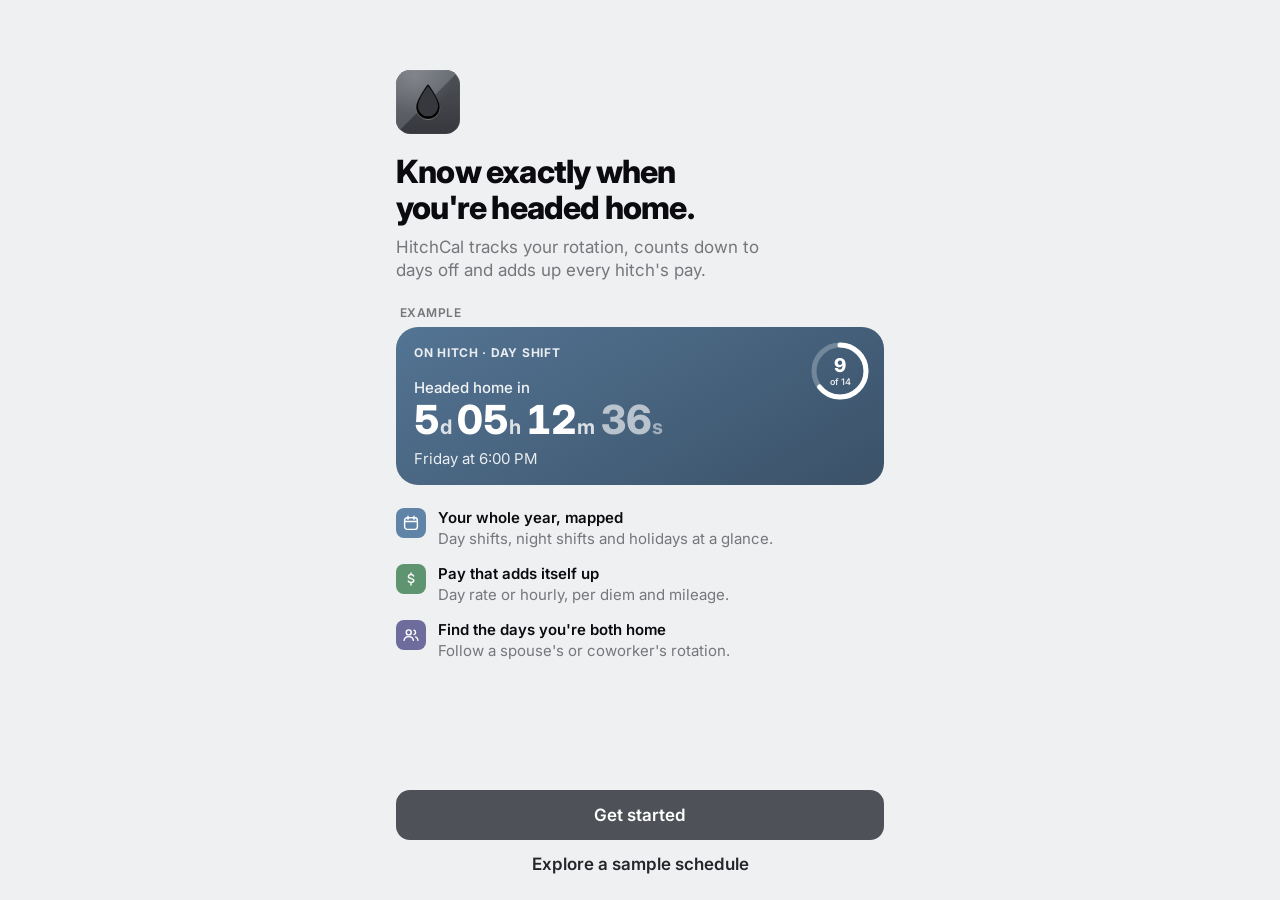
==== index.html @ a8f58193 "Graphite brand: Deep carve icon, brand default colors, Settings tab - App icon and favicon: graphite" ====
<!doctype html>
<html lang="en">
<head>
<meta charset="utf-8">
<meta name="viewport" content="width=device-width, initial-scale=1, viewport-fit=cover">
<title>HitchCal · Rotation schedule and hitch pay</title>
<meta name="description" content="Rotation schedule, countdown to days off and hitch pay for oilfield and rotation workers.">
<meta name="theme-color" content="#EFF0F2" media="(prefers-color-scheme: light)">
<meta name="theme-color" content="#000000" media="(prefers-color-scheme: dark)">
<meta name="apple-mobile-web-app-capable" content="yes">
<meta name="mobile-web-app-capable" content="yes">
<meta name="apple-mobile-web-app-status-bar-style" content="black-translucent">
<meta name="apple-mobile-web-app-title" content="HitchCal">
<meta name="format-detection" content="telephone=no">
<meta property="og:title" content="HitchCal">
<meta property="og:description" content="Rotation schedule, countdown to days off and hitch pay for oilfield and rotation workers.">
<meta property="og:type" content="website">
<meta property="og:image" content="icon-512.png">
<link rel="manifest" href="manifest.webmanifest">
<link rel="icon" href="favicon.svg" type="image/svg+xml">
<link rel="apple-touch-icon" href="apple-touch-icon.png">
<link rel="preconnect" href="https://fonts.googleapis.com">
<link rel="preconnect" href="https://fonts.gstatic.com" crossorigin>
<link rel="stylesheet" href="https://fonts.googleapis.com/css2?family=Inter:wght@400;500;600;700;800&display=swap">
<style>
/* Layout: iOS tab-bar app. One hero per screen (the countdown), inset grouped lists under it, a sheet for every edit. */
:root{
  color-scheme:light;
  --bg:#EFF0F2; --surface:#FFFFFF; --surface-up:#FFFFFF; --sheet:#EFF0F2; --cell:#FFFFFF;
  --fill:rgba(120,120,128,.12); --fill-2:rgba(120,120,128,.22); --seg-on:#FFFFFF;
  --sep:rgba(60,60,67,.17);
  --label:#0B0B0F; --label-2:rgba(60,60,67,.68); --label-3:rgba(60,60,67,.36);
  --bar:rgba(244,245,247,.84);
  --tint:#4E5157; --tint-text:#24262A; --on-tint:#FFFFFF; --tint-soft:rgba(78,81,87,.13);
  --day:#5F84A8; --day-text:#3F576F; --day-bg:rgba(95,132,168,0.15);
  --night:#6E6C9C; --night-text:#494767; --night-bg:rgba(110,108,156,0.15);
  --home:#5E9470; --home-text:#3E624A; --home-bg:rgba(94,148,112,0.15);
  --danger:#FF3B30; --danger-text:#D12A20; --danger-bg:rgba(255,59,48,.12);
  --warn-text:#A85600; --warn-bg:rgba(255,149,0,.17);
  --hero-ink:#FFFFFF; --knob:#FFFFFF;
  --hero-day-a:#547494; --hero-day-b:#3B5268;
  --hero-night-a:#615F89; --hero-night-b:#444361;
  --hero-home-a:#538263; --hero-home-b:#3A5C45;
  --toast-bg:rgba(28,28,30,.94); --toast-ink:#FFFFFF;
  --scrim:rgba(0,0,0,.36);
  --font:-apple-system,BlinkMacSystemFont,"SF Pro Text","Inter",system-ui,"Segoe UI",Roboto,sans-serif;
  --font-num:ui-rounded,"SF Pro Rounded",-apple-system,BlinkMacSystemFont,"Inter",system-ui,sans-serif;
  --r-card:16px;
  --sat:0px; --sab:0px; --tabh:calc(52px + var(--sab)); --side:0px;
  --ease:cubic-bezier(.32,.72,0,1);
}
@media (prefers-color-scheme: dark){:root:not([data-theme="light"]){color-scheme:dark;--bg:#000000;--surface:#1E1F23;--surface-up:#2C2D31;--sheet:#1E1F23;--cell:#1E1F23;--fill:rgba(120,120,128,.24);--fill-2:rgba(120,120,128,.38);--seg-on:#636366;--sep:rgba(84,84,88,.62);--label:#FFFFFF;--label-2:rgba(235,235,245,.64);--label-3:rgba(235,235,245,.3);--bar:rgba(20,20,22,.8);--tint:#B9BEC6;--tint-text:#D9DCE1;--on-tint:#16171A;--tint-soft:rgba(185,190,198,.18);--day:#5F84A8;--day-text:#ACBFD2;--day-bg:rgba(95,132,168,0.3);--night:#6E6C9C;--night-text:#B4B3CC;--night-bg:rgba(110,108,156,0.3);--home:#5E9470;--home-text:#ABC7B5;--home-bg:rgba(94,148,112,0.3);--danger:#FF453A;--danger-text:#FF6961;--danger-bg:rgba(255,69,58,.18);--warn-text:#FFB340;--warn-bg:rgba(255,159,10,.2);--toast-bg:rgba(235,235,240,.96);--toast-ink:#000000;--scrim:rgba(0,0,0,.55)}}
:root[data-theme="dark"]{color-scheme:dark;--bg:#000000;--surface:#1E1F23;--surface-up:#2C2D31;--sheet:#1E1F23;--cell:#1E1F23;--fill:rgba(120,120,128,.24);--fill-2:rgba(120,120,128,.38);--seg-on:#636366;--sep:rgba(84,84,88,.62);--label:#FFFFFF;--label-2:rgba(235,235,245,.64);--label-3:rgba(235,235,245,.3);--bar:rgba(20,20,22,.8);--tint:#B9BEC6;--tint-text:#D9DCE1;--on-tint:#16171A;--tint-soft:rgba(185,190,198,.18);--day:#5F84A8;--day-text:#ACBFD2;--day-bg:rgba(95,132,168,0.3);--night:#6E6C9C;--night-text:#B4B3CC;--night-bg:rgba(110,108,156,0.3);--home:#5E9470;--home-text:#ABC7B5;--home-bg:rgba(94,148,112,0.3);--danger:#FF453A;--danger-text:#FF6961;--danger-bg:rgba(255,69,58,.18);--warn-text:#FFB340;--warn-bg:rgba(255,159,10,.2);--toast-bg:rgba(235,235,240,.96);--toast-ink:#000000;--scrim:rgba(0,0,0,.55)}

*{box-sizing:border-box;-webkit-tap-highlight-color:transparent}
html,body{height:100%}
body{margin:0;background:var(--bg);color:var(--label);font:400 17px/1.3 var(--font);-webkit-font-smoothing:antialiased;-webkit-text-size-adjust:100%;overflow:hidden;overscroll-behavior:none;-webkit-user-select:none;user-select:none}
button{font:inherit;color:inherit;background:none;border:0;padding:0;margin:0;cursor:pointer;text-align:inherit}
input,textarea{font:inherit;color:inherit;-webkit-user-select:text;user-select:text}
h1,h2,h3,p{margin:0}
svg{display:block}
:focus-visible{outline:2px solid var(--tint);outline-offset:2px}
.sel{-webkit-user-select:text;user-select:text}

/* ── Shell ── */
.app{position:relative;height:100%;overflow:hidden;overflow:clip}
.views{position:absolute;inset:0 0 0 var(--side);overflow:hidden;overflow:clip}
.view{position:absolute;inset:0;display:none;flex-direction:column}
.view.active{display:flex}
.scroll{flex:1;min-height:0;height:100%;overflow-y:auto;overscroll-behavior:contain;-webkit-overflow-scrolling:touch;padding-bottom:calc(var(--tabh) + 32px)}
.wrap{width:100%;max-width:680px;margin:0 auto;padding-left:max(16px,env(safe-area-inset-left,0px));padding-right:max(16px,env(safe-area-inset-right,0px))}

.navbar{position:sticky;top:0;z-index:20;padding-top:var(--sat);border-bottom:.5px solid transparent;transition:background .2s,border-color .2s}
.navbar-in{position:relative;height:44px;display:flex;align-items:center;justify-content:space-between;gap:8px}
.nav-title{position:absolute;left:50%;transform:translateX(-50%);font-weight:600;opacity:0;transition:opacity .2s;pointer-events:none;white-space:nowrap}
.scrolled>.navbar{background:var(--bar);-webkit-backdrop-filter:saturate(180%) blur(20px);backdrop-filter:saturate(180%) blur(20px);border-bottom-color:var(--sep)}
.scrolled .nav-title{opacity:1}
.nav-sp{width:36px;height:36px;flex-shrink:0}
.eyebrow{font-size:13px;font-weight:600;color:var(--label-2);text-transform:uppercase;letter-spacing:.04em}
.lt{font-size:34px;line-height:41px;font-weight:800;letter-spacing:-.022em;margin-bottom:14px;text-wrap:balance}

.tabbar{position:absolute;left:0;right:0;bottom:0;z-index:40;height:var(--tabh);padding:0 env(safe-area-inset-right,0px) var(--sab) env(safe-area-inset-left,0px);display:flex;background:var(--bar);-webkit-backdrop-filter:saturate(180%) blur(20px);backdrop-filter:saturate(180%) blur(20px);border-top:.5px solid var(--sep)}
.tab{flex:1;display:flex;flex-direction:column;align-items:center;justify-content:center;gap:2px;font-size:10px;font-weight:500;color:var(--label-3);transition:transform .15s}
.tab svg{width:25px;height:25px}
.tab.on{color:var(--tint-text);font-weight:600}
.tab:active{transform:scale(.92)}
.brand{display:none;align-items:center;gap:10px;font-weight:800;font-size:20px;letter-spacing:-.02em;padding:6px 12px 22px}
.brand svg{width:30px;height:30px}

/* ── Type & common ── */
.sec-title{font-size:20px;font-weight:700;letter-spacing:-.01em;margin:28px 0 10px;display:flex;align-items:center;justify-content:space-between;gap:12px}
.sec-h{font-size:13px;text-transform:uppercase;letter-spacing:.03em;color:var(--label-2);margin:24px 16px 7px}
.foot{font-size:13px;line-height:1.4;color:var(--label-2);margin:8px 16px 0}
.dim{opacity:.45}
.mut{color:var(--label-2)}
.num{font-variant-numeric:tabular-nums}

.group{background:var(--surface);border-radius:var(--r-card);overflow:hidden}
.row{position:relative;display:flex;align-items:center;gap:12px;min-height:48px;padding:9px 16px;width:100%}
.row+.row::before{content:"";position:absolute;top:0;left:16px;right:0;height:.5px;background:var(--sep)}
.group.ic .row+.row::before{left:58px}
button.row:active,.card-btn:active{background:var(--fill)}
.row .t{flex:1;min-width:0}
.row .t b{display:block;font-weight:500;overflow-wrap:anywhere}
.row .t small{display:block;font-size:13px;line-height:1.35;color:var(--label-2);overflow-wrap:anywhere}
.row .k{flex:1;min-width:0}
.row .v{color:var(--label-2);flex-shrink:0;font-variant-numeric:tabular-nums}
.row.red{color:var(--danger-text);justify-content:center;font-weight:500}
.chev{width:8px;height:14px;color:var(--label-3);flex-shrink:0}
.itile{width:30px;height:30px;border-radius:8px;display:grid;place-items:center;color:var(--hero-ink);background:var(--c,var(--tint));flex-shrink:0}
.itile svg{width:18px;height:18px}
.itile.e{background:var(--fill);font-size:17px}

.chip{display:inline-flex;align-items:center;gap:5px;font-size:12px;font-weight:600;line-height:1;padding:5px 9px;border-radius:99px;white-space:nowrap;flex-shrink:0}
.c-day{background:var(--day-bg);color:var(--day-text)}
.c-night{background:var(--night-bg);color:var(--night-text)}
.c-home{background:var(--home-bg);color:var(--home-text)}
.c-warn{background:var(--warn-bg);color:var(--warn-text)}
.c-danger{background:var(--danger-bg);color:var(--danger-text)}
.c-gray{background:var(--fill);color:var(--label-2)}

.btn{display:flex;align-items:center;justify-content:center;gap:8px;width:100%;min-height:50px;padding:0 18px;border-radius:14px;font-weight:600;text-align:center;transition:transform .12s,opacity .12s}
.btn svg{width:20px;height:20px}
.btn:active{transform:scale(.98);opacity:.75}
.btn.primary{background:var(--tint);color:var(--on-tint)}
.btn.gray{background:var(--fill);color:var(--tint-text)}
.btn.plain{color:var(--tint-text);min-height:44px}
.btn.del{background:var(--danger-bg);color:var(--danger-text);margin-top:20px}
.txt-btn{color:var(--tint-text);min-height:44px;min-width:44px;padding:0 2px;white-space:nowrap}
.txt-btn.strong{font-weight:600;text-align:right}
.txt-btn:active,.icon-btn:active,.pill-btn:active{opacity:.5}
.icon-btn{width:36px;height:36px;border-radius:50%;display:grid;place-items:center;background:var(--fill);color:var(--tint-text);flex-shrink:0}
.icon-btn svg{width:18px;height:18px}
.pill-btn{height:36px;padding:0 14px;border-radius:99px;background:var(--fill);color:var(--tint-text);font-size:15px;font-weight:600;flex-shrink:0}
.avatar{width:36px;height:36px;border-radius:50%;display:grid;place-items:center;background:var(--tint);color:var(--on-tint);font-size:14px;font-weight:700;flex-shrink:0}
.avatar.lg{width:56px;height:56px;font-size:21px}

.seg{display:flex;background:var(--fill);border-radius:9px;padding:2px}
.seg button{flex:1;min-width:0;height:30px;border-radius:7px;font-size:13px;font-weight:500;text-align:center;padding:0 10px;white-space:nowrap}
.seg button.on{background:var(--seg-on);font-weight:600;box-shadow:0 1px 3px rgba(0,0,0,.14)}
.seg.sm{flex-shrink:0}
.seg.sm button{height:26px;padding:0 12px}
.switch{position:relative;width:51px;height:31px;border-radius:99px;background:var(--fill-2);transition:background .2s;flex-shrink:0}
.switch::after{content:"";position:absolute;top:2px;left:2px;width:27px;height:27px;border-radius:50%;background:var(--knob);box-shadow:0 2px 5px rgba(0,0,0,.25);transition:transform .22s var(--ease)}
.switch.on{background:var(--home)}
.switch.on::after{transform:translateX(20px)}
.stepper{display:flex;align-items:center;height:34px;background:var(--fill);border-radius:9px;flex-shrink:0}
.stepper button{width:40px;height:34px;display:grid;place-items:center;font-size:21px;line-height:1;color:var(--label)}
.stepper button:active{opacity:.4}
.stepper input{width:44px;border:0;background:none;text-align:center;font-weight:600;outline:0;padding:0;font-variant-numeric:tabular-nums;-moz-appearance:textfield;appearance:textfield}
.stepper input::-webkit-outer-spin-button,.stepper input::-webkit-inner-spin-button{-webkit-appearance:none;margin:0}
.chips{display:flex;flex-wrap:wrap;gap:8px;margin-bottom:10px}
.pchip{height:36px;padding:0 14px;border-radius:99px;background:var(--surface);font-size:15px;font-weight:600;font-variant-numeric:tabular-nums;box-shadow:inset 0 0 0 1px var(--sep)}
.pchip.on{background:var(--tint);color:var(--on-tint);box-shadow:none}

.form .row input[type=text]{flex:1.4;min-width:0;border:0;background:none;outline:0;text-align:right;padding:6px 0}
.form .row input[type=date],.form .row input[type=time]{border:0;background:var(--fill);border-radius:8px;padding:6px 10px;font-size:16px;outline:0;max-width:60%;min-height:34px;font-family:var(--font)}
.form .affix{color:var(--label-2);margin-right:-8px}
.form textarea{display:block;width:100%;border:0;background:none;outline:0;resize:none;padding:12px 16px;min-height:84px;line-height:1.4}
.form input::placeholder,.form textarea::placeholder{color:var(--label-3)}
.empty{text-align:center;padding:36px 20px 28px;background:var(--surface);border-radius:var(--r-card)}
.empty .ei{width:56px;height:56px;border-radius:16px;background:var(--tint-soft);color:var(--tint-text);display:grid;place-items:center;margin:0 auto 14px}
.empty .ei svg{width:28px;height:28px}
.empty h3{font-size:20px;font-weight:700}
.empty p{font-size:15px;color:var(--label-2);margin:6px auto 18px;max-width:30ch;line-height:1.4}

/* ── Today ── */
.hero{position:relative;border-radius:22px;padding:18px 18px 16px;color:var(--hero-ink);background:linear-gradient(150deg,var(--h1),var(--h2));overflow:hidden}
.hero.day{--h1:var(--hero-day-a);--h2:var(--hero-day-b)}
.hero.night{--h1:var(--hero-night-a);--h2:var(--hero-night-b)}
.hero.home{--h1:var(--hero-home-a);--h2:var(--hero-home-b)}
.hero .lab{font-size:12px;font-weight:700;letter-spacing:.06em;text-transform:uppercase;opacity:.88;padding-right:72px}
.hero .lead{font-size:15px;font-weight:500;opacity:.92;margin-top:18px}
.hero .sub{font-size:15px;opacity:.88;margin-top:8px}
.cd{font:800 clamp(27px,9.4vw,40px)/1.08 var(--font-num);font-variant-numeric:tabular-nums;letter-spacing:-.02em;white-space:nowrap}
.cd .u{font-size:.5em;font-weight:700;opacity:.8;margin:0 .3em 0 .05em}
.cd .s{opacity:.62}
.ring{position:absolute;top:14px;right:14px;width:60px;height:60px}
.ring svg{width:60px;height:60px;transform:rotate(-90deg)}
.ring circle{fill:none;stroke-width:5;stroke-linecap:round}
.ring .tr{stroke:currentColor;opacity:.25}
.ring .ar{stroke:currentColor;transition:stroke-dashoffset 1s linear}
.ring .mid{position:absolute;inset:0;display:flex;flex-direction:column;align-items:center;justify-content:center;line-height:1}
.ring .mid b{font:800 19px/1 var(--font-num);font-variant-numeric:tabular-nums}
.ring .mid small{font-size:9px;font-weight:600;opacity:.85;margin-top:2px}
.banner{display:flex;align-items:center;gap:12px;width:100%;background:var(--tint-soft);border-radius:var(--r-card);padding:12px 14px;margin-bottom:12px;font-size:15px;line-height:1.35}
.banner b{color:var(--tint-text);font-weight:600;white-space:nowrap}
.banner span{flex:1;min-width:0}
.twoweek .dow{padding-top:0}
.tw-grid{display:grid;grid-template-columns:repeat(7,minmax(0,1fr));gap:3px}
.tw-grid .cell{aspect-ratio:1}
.tw-grid .cell .bar{height:5px;bottom:calc(3px + var(--i) * 7px)}
.tw-grid .cell .bar span{display:none}
.tw-grid .cell .em{position:absolute;top:6px;right:4px;font-size:13px;padding:0}
.tw-grid .cell .ce{top:auto;bottom:5px}
.dchip{display:flex;flex-direction:column;align-items:center;gap:5px;font-size:11px;font-weight:600;color:var(--label-2)}
.dchip b{width:34px;height:34px;max-width:100%;border-radius:50%;display:grid;place-items:center;font-size:15px;font-weight:600;color:var(--label);background:var(--fill);font-variant-numeric:tabular-nums}
.dchip.d b{background:var(--day);color:var(--hero-ink)}
.dchip.n b{background:var(--night);color:var(--hero-ink)}
.dchip.now b{box-shadow:0 0 0 2px var(--surface),0 0 0 4px var(--tint)}
.dchip:active b{transform:scale(.9)}
.legend{display:flex;flex-wrap:wrap;gap:6px 14px;font-size:12px;color:var(--label-2);margin:8px 16px 0}
.legend i{display:inline-block;width:9px;height:9px;border-radius:50%;margin-right:5px;vertical-align:-1px}
.card-btn{display:block;width:100%;background:var(--surface);border-radius:var(--r-card);padding:14px 16px}
.pay-line{display:flex;align-items:baseline;justify-content:space-between;gap:10px}
.pay-line .big{font:800 28px/1.1 var(--font-num);font-variant-numeric:tabular-nums;letter-spacing:-.02em}
.pay-line+.cap{margin-top:6px}
.track{height:8px;border-radius:99px;background:var(--fill);overflow:hidden;margin:10px 0 8px}
.track i{display:block;height:100%;border-radius:inherit;background:var(--tint)}
.cap{font-size:13px;color:var(--label-2);display:flex;justify-content:space-between;gap:10px}

/* ── Calendar ── */
.cal-wrap{height:100%;max-width:1040px;display:flex;flex-direction:column;padding-block:calc(var(--sat) + 4px) calc(var(--tabh) + 8px)}
.cal-top{display:flex;align-items:center;justify-content:space-between;gap:8px;min-height:44px}
.cal-title{font-size:26px;line-height:1.15;font-weight:800;letter-spacing:-.022em;min-width:0}
.cal-title span{font-size:17px;font-weight:500;color:var(--label-2);letter-spacing:0}
.cal-ctl{display:flex;align-items:center;gap:6px;flex-shrink:0}
.cal-wrap>.seg{margin-top:8px;flex-shrink:0}
.strip{display:flex;align-items:center;gap:8px;width:100%;margin-top:8px;padding:9px 12px;border-radius:12px;background:var(--surface);font-size:14px;font-weight:600;flex-shrink:0}
.strip .dot{width:8px;height:8px;border-radius:50%;background:var(--c);flex-shrink:0}
.strip .t{flex:1;min-width:0}
.strip .r{color:var(--label-2);font-variant-numeric:tabular-nums;white-space:nowrap}
.dow{display:grid;grid-template-columns:repeat(7,minmax(0,1fr));gap:3px;font-size:11px;font-weight:600;color:var(--label-2);text-align:center;padding:10px 0 5px;flex-shrink:0}
.cal-main{flex:1;min-height:0;display:flex;flex-direction:column;position:relative}
.month{flex:1;min-height:0;display:grid;grid-template-columns:repeat(7,minmax(0,1fr));grid-auto-rows:minmax(0,1fr);gap:3px;touch-action:pan-y;overflow:hidden}
.month.go-l{animation:goL .3s var(--ease)}
.month.go-r{animation:goR .3s var(--ease)}
@keyframes goL{from{transform:translateX(28px);opacity:.25}}
@keyframes goR{from{transform:translateX(-28px);opacity:.25}}
.cell{position:relative;border-radius:10px;padding:4px;display:flex;flex-direction:column;align-items:flex-start;gap:1px;min-width:0;--c:transparent;--a:0%;--b:100%}
.cell .bgl{position:absolute;inset:0;border-radius:inherit;overflow:hidden;background:linear-gradient(90deg,transparent 0 var(--a),var(--c) var(--a) var(--b),transparent var(--b) 100%),var(--cell)}
.cell.d{--c:var(--day-bg)}
.cell.n{--c:var(--night-bg)}
.cell.out{opacity:.38}
.cell:active .bgl{filter:brightness(.93)}
.cell:focus-visible{outline-offset:-2px}
.cell .hl{position:relative;z-index:1;max-width:100%;overflow:hidden;text-overflow:ellipsis;white-space:nowrap;font-size:7.5px;line-height:12px;font-weight:800;padding:0 3px;margin-top:1px;border-radius:999px;background:var(--hol);color:var(--hol-ink)}
.cell .dn{position:relative;z-index:1;width:26px;height:26px;border-radius:50%;display:grid;place-items:center;font-size:15px;font-weight:600;font-variant-numeric:tabular-nums}
.cell.d.full .dn,.cell.d.lead .dn{color:var(--day-text)}
.cell.n.full .dn,.cell.n.lead .dn{color:var(--night-text)}
.month .cell.now .dn,.tw-grid .cell.now .dn{background:var(--tint);color:var(--on-tint);font-weight:700}
.cell .em{position:relative;z-index:1;font-size:15px;line-height:1.1;padding-left:3px}
.cell .nd{position:relative;z-index:1;width:6px;height:6px;border-radius:50%;background:var(--tint);margin:2px 0 0 10px}
.cell .ce{position:absolute;top:6px;right:5px;z-index:1;width:14px;height:14px;color:var(--danger)}
.cell .bar{position:absolute;left:-2px;right:-2px;bottom:calc(3px + var(--i) * 12px);height:10px;background:var(--rc);z-index:2;pointer-events:none}
.cell .bar.s{left:3px;border-radius:5px 0 0 5px;z-index:3}
.cell .bar.e{right:3px;border-radius:0 5px 5px 0}
.cell .bar.s.e{border-radius:5px}
.cell .bar.nm{z-index:3}
.cell .bar span{display:block;padding-left:4px;font-size:7.5px;line-height:10px;font-weight:800;letter-spacing:.04em;text-transform:uppercase;white-space:nowrap;color:var(--ri)}
.cal-scroll{flex:1;min-height:0;overflow-y:auto;overscroll-behavior:contain;-webkit-overflow-scrolling:touch;margin-top:10px;padding-bottom:12px}
.year{display:grid;grid-template-columns:repeat(3,minmax(0,1fr));gap:18px 12px;align-items:start}
.mini{display:block;width:100%;border-radius:10px;padding:2px}
.mini:active{background:var(--fill)}
.mini-name{display:block;font-size:17px;font-weight:700;margin-bottom:5px;letter-spacing:-.01em}
.mini-name.cur{color:var(--tint-text)}
.mini-grid{display:grid;grid-template-columns:repeat(7,minmax(0,1fr));gap:1.5px}
.mini-grid i{font-style:normal;font-size:8.5px;aspect-ratio:1;display:grid;place-items:center;border-radius:3px;color:var(--label-2);font-variant-numeric:tabular-nums}
.mini-grid i.d{background:var(--day-bg);color:var(--day-text);font-weight:600}
.mini-grid i.n{background:var(--night-bg);color:var(--night-text);font-weight:600}
.mini-grid i.t{background:var(--tint);color:var(--on-tint);font-weight:700}
.ag-month{font-size:20px;font-weight:700;margin:20px 0 8px;letter-spacing:-.01em}
.ag-month:first-child{margin-top:2px}
.ag-row{align-items:flex-start}
.ag-date{width:38px;flex-shrink:0;text-align:center;line-height:1.1;padding-top:2px}
.ag-date small{display:block;font-size:11px;font-weight:600;color:var(--label-2);text-transform:uppercase}
.ag-date b{font-size:20px;font-weight:600;font-variant-numeric:tabular-nums}
.ag-row.now .ag-date b{color:var(--tint-text)}
.ag-ev{flex:1;min-width:0;display:flex;flex-direction:column;gap:3px;font-size:15px;line-height:1.35;padding:2px 0}
.ag-ev div{display:flex;gap:8px;align-items:baseline;overflow-wrap:anywhere}
.ag-ev i{width:8px;height:8px;border-radius:50%;background:var(--c,var(--label-3));flex-shrink:0}

/* ── Pay / Crew / More ── */
.tiles{display:grid;grid-template-columns:repeat(2,minmax(0,1fr));gap:10px}
.tile{background:var(--surface);border-radius:var(--r-card);padding:13px 14px;min-width:0}
.tile small{display:block;font-size:13px;color:var(--label-2)}
.tile b{display:block;font:700 22px/1.2 var(--font-num);font-variant-numeric:tabular-nums;letter-spacing:-.01em;margin-top:2px}
.tile span{display:block;font-size:12px;color:var(--label-2);margin-top:2px}
.pcard{background:var(--surface);border-radius:var(--r-card);padding:16px}
.pcard .big{font:800 clamp(32px,10vw,42px)/1.1 var(--font-num);font-variant-numeric:tabular-nums;letter-spacing:-.025em}
.me{display:flex;align-items:center;gap:14px}
.me .t{flex:1;min-width:0}
.me .t b{display:block;font-size:20px;font-weight:700;letter-spacing:-.01em;overflow-wrap:anywhere}
.me .t small{display:block;font-size:14px;color:var(--label-2);line-height:1.35}
.pcard .btn{margin-top:14px}
.rc{display:block;width:100%;background:var(--surface);border-radius:var(--r-card);padding:14px 16px}
.rc+.rc{margin-top:10px}
.rc-h{display:flex;align-items:center;gap:10px}
.rc-h .sw{width:12px;height:12px;border-radius:50%;background:var(--rc);flex-shrink:0}
.rc-h b{flex:1;min-width:0;font-weight:600;overflow-wrap:anywhere}
.rc-sub{font-size:13px;color:var(--label-2);margin:2px 0 0 22px}
.rc-l{margin-top:10px;border-top:.5px solid var(--sep);padding-top:8px}
.rc-l h4{margin:0 0 2px;font-size:12px;font-weight:600;color:var(--label-2);text-transform:uppercase;letter-spacing:.03em}
.rc-l div{display:flex;justify-content:space-between;gap:10px;font-size:15px;padding:4px 0}
.rc-l div span:last-child{color:var(--home-text);font-weight:600;white-space:nowrap}
.swatches{display:flex;gap:10px;flex-wrap:wrap;padding:12px 16px}
.swatch{width:34px;height:34px;border-radius:50%;background:var(--rc)}
.swatch.on{box-shadow:0 0 0 3px var(--surface),0 0 0 5px var(--rc)}
.emojis{display:flex;gap:4px;overflow-x:auto;padding:10px 12px;border-bottom:.5px solid var(--sep);scrollbar-width:none}
.emojis::-webkit-scrollbar{display:none}
.emo{width:38px;height:38px;border-radius:10px;font-size:20px;display:grid;place-items:center;flex-shrink:0;color:var(--label-2)}
.emo.on{background:var(--tint-soft);box-shadow:inset 0 0 0 1.5px var(--tint)}
.dstat{display:flex;align-items:center;gap:12px;border-radius:var(--r-card);padding:14px;background:var(--c-bg);color:var(--c-tx)}
.dstat svg{width:26px;height:26px;flex-shrink:0}
.dstat b{display:block;font-size:17px;font-weight:700}
.dstat small{display:block;font-size:14px;line-height:1.35;opacity:.9}
.dstat.d{--c-bg:var(--day-bg);--c-tx:var(--day-text)}
.dstat.n{--c-bg:var(--night-bg);--c-tx:var(--night-text)}
.dstat.h{--c-bg:var(--home-bg);--c-tx:var(--home-text)}
.code{display:block;width:100%;background:var(--surface);border-radius:12px;padding:12px 14px;font:13px/1.45 ui-monospace,SFMono-Regular,Menlo,Consolas,monospace;overflow-wrap:anywhere;white-space:pre-wrap;max-height:220px;overflow-y:auto;margin-bottom:12px;border:0;outline:0;resize:none;color:var(--label)}
.about{text-align:center;font-size:13px;color:var(--label-2);margin-top:26px;line-height:1.5}

.avatar{overflow:hidden;background:var(--av,var(--tint));color:var(--avi,var(--on-tint))}
.avatar svg{width:100%;height:100%}
.avatar img{width:100%;height:100%;object-fit:cover}
.avatar.sm{width:30px;height:30px;font-size:11px;box-shadow:0 0 0 2px var(--surface),0 0 0 4px var(--av,transparent);margin:0 3px}
.rc-h+.rc-sub{margin-left:38px}
.avpick{display:grid;grid-template-columns:repeat(auto-fill,minmax(54px,1fr));gap:14px 8px;padding:14px 12px}
.avopt{width:54px;height:54px;border-radius:50%;background:var(--fill);color:var(--label);display:grid;place-items:center;justify-self:center;overflow:hidden;font-size:14px;font-weight:700}
.avopt svg{width:26px;height:26px}
.avi{display:block;width:100%;height:100%;object-fit:cover}
.avopt img{width:100%;height:100%;object-fit:cover}
.avopt.on{background:var(--tint);color:var(--on-tint);box-shadow:0 0 0 3px var(--surface),0 0 0 5px var(--tint)}
.avopt:active{transform:scale(.92)}
.avgrp{grid-column:1/-1;font-size:12px;font-weight:600;text-transform:uppercase;letter-spacing:.04em;color:var(--label-2);margin:2px 4px -4px}
.avgrp.avcap{text-transform:none;letter-spacing:0;font-size:15px;color:var(--label);text-align:center;margin:4px 0 0}

.themes{display:grid;grid-template-columns:repeat(3,minmax(0,1fr));gap:8px}
.theme-btn{background:var(--surface);border-radius:12px;padding:9px 10px;display:flex;flex-direction:column;gap:6px;min-width:0}
.theme-btn b{font-weight:600;font-size:14px;white-space:nowrap;overflow:hidden;text-overflow:ellipsis}
.theme-btn span{gap:3px}.theme-btn span i{width:12px;height:12px}
.theme-btn span,.cdots{display:flex;gap:5px;flex-shrink:0}
.theme-btn i,.cdots i{width:18px;height:18px;border-radius:50%}
.cdots i{width:14px;height:14px}
.theme-btn.on{box-shadow:0 0 0 2px var(--tint)}
.cswatches{display:grid;grid-template-columns:repeat(auto-fill,minmax(36px,1fr));gap:12px 8px;padding:14px 12px}
.cs{position:relative;width:32px;height:32px;border-radius:50%;background:var(--rc);justify-self:center;display:block;cursor:pointer}
.cs.on{box-shadow:0 0 0 3px var(--surface),0 0 0 5px var(--rc)}
.cs.custom{background:conic-gradient(#FF3B30,#FF9F0A,#34C759,#0E9F8E,#007AFF,#A855F7,#E8508C,#FF3B30)}
.cs.custom.on{background:var(--rc)}
.cs.custom input{position:absolute;inset:0;width:100%;height:100%;opacity:0;cursor:pointer;padding:0;border:0}

.btn-row{display:grid;grid-template-columns:repeat(2,minmax(0,1fr));gap:10px;margin-top:12px}
.pcard .btn-row .btn{margin-top:0}
.family{position:absolute;inset:0;overflow-y:auto;overscroll-behavior:contain;-webkit-overflow-scrolling:touch;background:var(--bg);padding-bottom:calc(var(--sab) + 36px)}
.fam-wrap{max-width:560px;padding-top:calc(var(--sat) + 22px)}
.fam-bar+.fam-wrap{padding-top:18px}
.fam-bar{position:sticky;top:0;z-index:5;padding-top:var(--sat);background:var(--bar);-webkit-backdrop-filter:saturate(180%) blur(20px);backdrop-filter:saturate(180%) blur(20px);border-bottom:.5px solid var(--sep)}
.fam-bar-in{max-width:560px;display:flex;align-items:center;gap:12px;min-height:56px}
.fam-bar-in .t{flex:1;min-width:0}
.fam-bar-in .t b{display:block;font-size:15px}
.fam-bar-in .t small{display:block;font-size:13px;color:var(--label-2)}
.fam-head{display:flex;align-items:center;gap:14px;margin-bottom:16px}
.fam-h1{font-size:30px;line-height:1.15;font-weight:800;letter-spacing:-.022em;text-wrap:balance}
.fam-dot{width:12px;height:12px;border-radius:50%;flex-shrink:0}
.fam-cal{display:grid;grid-template-columns:repeat(7,minmax(0,1fr));gap:4px;background:var(--surface);border-radius:var(--r-card);padding:12px 10px}
.fam-cal small{font-size:11px;font-weight:600;color:var(--label-2);text-align:center;padding-bottom:4px}
.fc{position:relative;aspect-ratio:1;border-radius:8px;display:grid;place-items:center;font-size:15px;font-variant-numeric:tabular-nums;--c:transparent;--a:0%;--b:0%;background:linear-gradient(90deg,transparent 0 var(--a),var(--c) var(--a) var(--b),transparent var(--b) 100%),var(--fill)}
.fc.d{--c:color-mix(in srgb,var(--day) 42%,transparent)}
.fc.n{--c:color-mix(in srgb,var(--night) 46%,transparent)}
.fc b{font-weight:500}
.fc.full b{font-weight:700}
.fc.now b{width:28px;height:28px;border-radius:50%;display:grid;place-items:center;background:var(--tint);color:var(--on-tint);font-weight:700}
.fc .hd{position:absolute;bottom:4px;left:50%;width:5px;height:5px;margin-left:-2.5px;border-radius:50%;background:var(--danger)}
.fam-cta{margin-top:22px;text-decoration:none}
.sec-title .cal-ctl .icon-btn{width:32px;height:32px}

/* ── Push page ── */
.page{position:absolute;inset:0;z-index:30;background:var(--bg);transform:translateX(100%);visibility:hidden;transition:transform .4s var(--ease),visibility 0s .4s}
.page.open{transform:none;visibility:visible;transition:transform .4s var(--ease),visibility 0s}
.back-btn{display:flex;align-items:center;gap:5px;color:var(--tint-text);min-height:44px;padding-right:8px}
.back-btn svg{width:11px;height:19px}

/* ── Sheets, alerts, toast ── */
.sheet-wrap,.alert-wrap{position:absolute;inset:0;z-index:60}
.alert-wrap{z-index:70}
.backdrop{position:absolute;inset:0;background:var(--scrim);opacity:0;transition:opacity .3s}
.open>.backdrop{opacity:1}
.sheet{--surface:var(--surface-up);position:absolute;left:0;right:0;bottom:0;max-height:calc(100% - var(--sat) - 20px);display:flex;flex-direction:column;background:var(--sheet);border-radius:16px 16px 0 0;transform:translateY(102%);transition:transform .42s var(--ease);padding-bottom:var(--sab);box-shadow:0 -8px 40px rgba(0,0,0,.18)}
.open>.sheet{transform:none}
.grab{flex-shrink:0;height:18px;display:grid;place-items:center;touch-action:none;cursor:grab}
.grab::after{content:"";width:36px;height:5px;border-radius:99px;background:var(--label-3)}
.sheet-head{flex-shrink:0;display:grid;grid-template-columns:minmax(64px,1fr) auto minmax(64px,1fr);align-items:center;gap:8px;padding:0 max(16px,env(safe-area-inset-right,0px)) 6px max(16px,env(safe-area-inset-left,0px));touch-action:none}
.sheet-title{font-weight:600;text-align:center;min-width:0;overflow-wrap:anywhere}
.sheet-head .strong{justify-self:end}
.sheet-body{flex:1;min-height:0;overflow-y:auto;overscroll-behavior:contain;padding:6px max(16px,env(safe-area-inset-right,0px)) 28px max(16px,env(safe-area-inset-left,0px))}
.sheet-body>.sec-h:first-child{margin-top:8px}
.asheet{position:absolute;left:8px;right:8px;bottom:calc(8px + var(--sab));max-width:420px;margin:0 auto;transform:translateY(120%);transition:transform .36s var(--ease)}
.open>.asheet{transform:none}
.as-box{background:var(--surface-up);border-radius:14px;overflow:hidden;text-align:center}
.as-msg{padding:14px 18px;border-bottom:.5px solid var(--sep)}
.as-msg b{display:block;font-size:13px;font-weight:600;color:var(--label-2)}
.as-msg span{display:block;font-size:13px;color:var(--label-2);margin-top:3px;line-height:1.4}
.as-btn{display:block;width:100%;min-height:56px;font-size:20px;text-align:center;color:var(--tint-text)}
.as-btn.red{color:var(--danger-text)}
.as-btn.cancel{font-weight:600;background:var(--surface-up);border-radius:14px;margin-top:8px}
.as-btn:active{background:var(--fill)}
.toast{position:absolute;left:50%;bottom:calc(var(--tabh) + 18px);z-index:90;max-width:calc(100% - 32px);transform:translate(-50%,16px);opacity:0;background:var(--toast-bg);color:var(--toast-ink);font-size:15px;font-weight:500;padding:10px 18px;border-radius:99px;transition:opacity .25s,transform .25s;pointer-events:none;text-align:center}
.toast.show{opacity:1;transform:translate(-50%,0)}

/* ── Onboarding ── */
.onboard{position:absolute;inset:0;z-index:100;background:var(--bg);display:flex;flex-direction:column;padding-top:var(--sat);padding-bottom:var(--sab)}
.ob-top{display:flex;align-items:center;justify-content:space-between;min-height:44px;flex-shrink:0}
.ob-top .txt-btn{min-width:64px}
.dots{display:flex;gap:6px}
.dots i{width:7px;height:7px;border-radius:50%;background:var(--fill-2);transition:background .2s,width .2s}
.dots i.on{background:var(--tint);width:20px;border-radius:99px}
.ob-body{flex:1;min-height:0;overflow-y:auto;padding-bottom:12px}
.ob-step{padding-top:8px;animation:obIn .4s var(--ease)}
@keyframes obIn{from{opacity:0;transform:translateX(18px)}}
.ob-step h1{font-size:32px;line-height:1.12;font-weight:800;letter-spacing:-.025em;text-wrap:balance}
.ob-step .lede{font-size:17px;line-height:1.4;color:var(--label-2);margin:10px 0 22px;max-width:34ch}
.ob-mark{width:64px;height:64px;margin:18px 0 20px}
.ob-eg{margin-top:4px}
.ob-eg-tag{font-size:12px;font-weight:600;color:var(--label-2);text-transform:uppercase;letter-spacing:.04em;margin:0 4px 6px}
.ob-pts{display:flex;flex-direction:column;gap:14px;margin-top:22px}
.ob-pts div{display:flex;gap:12px;align-items:flex-start;font-size:15px;line-height:1.4}
.ob-pts .itile{margin-top:1px}
.ob-pts b{display:block;font-weight:600}
.ob-pts span span{color:var(--label-2)}
.ob-foot{flex-shrink:0;padding-top:10px;padding-bottom:14px;display:flex;flex-direction:column;gap:2px}
.prev{display:grid;grid-template-columns:repeat(7,minmax(0,1fr));gap:3px;background:var(--surface);border-radius:var(--r-card);padding:12px 10px}
.prev small{font-size:10px;font-weight:600;color:var(--label-2);text-align:center;padding-bottom:3px}
.prev i{font-style:normal;aspect-ratio:1.25;display:grid;place-items:center;border-radius:7px;font-size:13px;font-weight:600;font-variant-numeric:tabular-nums;color:var(--label-2);background:var(--fill)}
.prev i.d{background:var(--day);color:var(--hero-ink)}
.prev i.n{background:var(--night);color:var(--hero-ink)}
.prev i.st{box-shadow:0 0 0 2px var(--surface),0 0 0 4px var(--tint)}
.ob-sum{font-size:15px;line-height:1.4;color:var(--label-2);margin:12px 4px 0}
.ob-sum b{color:var(--label);font-weight:600}

/* ── Wider screens: tab bar becomes a sidebar, sheets become dialogs ── */
@media (min-width:900px){
  :root{--tabh:0px;--side:232px}
  .tabbar{top:0;right:auto;width:var(--side);height:auto;flex-direction:column;justify-content:flex-start;gap:2px;padding:calc(var(--sat) + 20px) 12px 20px;border-top:0;border-right:.5px solid var(--sep);background:var(--surface);-webkit-backdrop-filter:none;backdrop-filter:none}
  .brand{display:flex}
  .tab{flex:none;flex-direction:row;justify-content:flex-start;gap:12px;height:44px;padding:0 12px;border-radius:10px;font-size:15px;font-weight:500;color:var(--label)}
  .tab svg{width:22px;height:22px;color:var(--label-2)}
  .tab.on{background:var(--tint-soft);font-weight:600}
  .tab.on svg{color:var(--tint-text)}
  .tab:active{transform:none}
  .scroll{padding-bottom:48px}
  .cal-wrap{padding-block:16px 20px}
  .cell{border-radius:12px;padding:6px}
  .year{grid-template-columns:repeat(4,minmax(0,1fr));gap:26px 22px}
  .mini-grid i{font-size:11px}
  .toast{bottom:28px}
  .onboard .wrap{max-width:520px}
}
@media (min-width:700px){
  .sheet{left:50%;right:auto;bottom:auto;top:50%;width:min(540px,calc(100% - 32px));max-height:min(86%,760px);border-radius:18px;padding-bottom:0;transform:translate(-50%,-46%);opacity:0;transition:transform .3s var(--ease),opacity .2s}
  .open>.sheet{transform:translate(-50%,-50%);opacity:1}
  .grab{height:14px;cursor:default}
  .grab::after{display:none}
}
@media (prefers-reduced-motion:reduce){*{animation:none!important;transition-duration:.01ms!important}}

/* Insights: compact holiday tiles */
.hol-grid{display:grid;grid-template-columns:1fr 1fr;gap:8px}
.hol{display:block;text-align:left;background:var(--surface);border-radius:12px;padding:9px 11px;min-width:0;color:var(--label)}
.hol b{display:block;font-size:14px;font-weight:600;white-space:nowrap;overflow:hidden;text-overflow:ellipsis}
.hol small{display:block;font-size:12px;color:var(--label-2);margin-top:2px;white-space:nowrap;overflow:hidden;text-overflow:ellipsis}
.hol.off{box-shadow:inset 3px 0 0 var(--home)}
.hol.off small{color:var(--home-text)}

/* Color picker with live preview */
.pk{padding:0 2px 12px}
.pk-prev{background:var(--surface);border-radius:var(--r-card);padding:14px;display:grid;gap:10px;margin:0 0 12px}
.pv-row{display:grid;grid-template-columns:repeat(7,1fr);gap:5px}
.pv-cell{position:relative;height:46px;border-radius:9px;padding:5px 6px;display:flex;flex-direction:column;justify-content:space-between;align-items:flex-start;overflow:hidden;min-width:0}
.pv-cell b{font-size:13px;font-weight:600;color:var(--label)}
.pv-bar{display:block;height:6px;border-radius:3px;margin:0 -6px -5px;width:calc(100% + 12px)}
.pv-hol{font-size:8px;font-weight:800;border-radius:999px;padding:1px 4px;white-space:nowrap;align-self:flex-start}
.pv-today{position:absolute;right:4px;top:4px;width:20px;height:20px;border-radius:50%;display:grid;place-items:center;font-size:11px;font-weight:700}
.pv-note{font-size:14px;font-weight:600}
.pv-hero{border-radius:14px;padding:12px 14px;color:#fff;font-weight:700;font-size:15px}
.pv-btns{display:flex;gap:8px}
.pv-btn{border-radius:999px;padding:7px 14px;font-size:14px;font-weight:600}
.pk-hex{display:flex;align-items:center;gap:10px;margin:0 2px 10px;font-size:15px}
.pk-sw{width:26px;height:26px;border-radius:50%;box-shadow:inset 0 0 0 1px rgba(0,0,0,.15)}
.pk-sl{display:grid;gap:6px;margin:0 2px 14px;font-size:13px;color:var(--label-2)}
.pk-r{-webkit-appearance:none;appearance:none;width:100%;height:28px;border-radius:14px;margin:0;outline:none}
.pk-r.hue{background:linear-gradient(to right,#f00,#ff0,#0f0,#0ff,#00f,#f0f,#f00)}
.pk-r::-webkit-slider-thumb{-webkit-appearance:none;appearance:none;width:28px;height:28px;border-radius:50%;background:#fff;box-shadow:0 1px 4px rgba(0,0,0,.35)}
.pk-r::-moz-range-thumb{width:28px;height:28px;border-radius:50%;background:#fff;border:0;box-shadow:0 1px 4px rgba(0,0,0,.35)}
.pk-btns{display:grid;grid-template-columns:1fr 2fr;gap:8px}
.pk-btns .btn{margin:0}

/* Compact color rows: one line of swatches per color, scrolls sideways */
.crow{padding:11px 0 10px}
.crow+.crow{box-shadow:inset 0 .5px 0 var(--sep)}
.crow-h{display:flex;justify-content:space-between;align-items:center;padding:0 16px;font-size:15px;margin-bottom:6px}
.cnow{width:14px;height:14px;border-radius:50%;box-shadow:inset 0 0 0 1px rgba(0,0,0,.12)}
.cline{display:flex;align-items:center;gap:10px;overflow-x:auto;padding:5px 16px;scrollbar-width:none;-webkit-overflow-scrolling:touch}
.cline::-webkit-scrollbar{display:none}
.cline .cs{width:30px;height:30px;flex:0 0 30px;justify-self:auto}
.cdiv{flex:0 0 1px;height:22px;background:var(--sep)}


/* standalone site: the page handles the phone's safe areas itself */
:root{--sat:env(safe-area-inset-top,0px);--sab:env(safe-area-inset-bottom,0px)}
[hidden]{display:none!important}
img{max-width:100%}
</style>
</head>
<body>
<div class="app" id="app">
  <div class="views">

    <section class="view" id="v-today" aria-label="Today">
      <div class="scroll">
        <header class="navbar"><div class="navbar-in wrap">
          <span class="nav-sp"></span><span class="nav-title">Insights</span>
          <button class="avatar" id="today-avatar" data-act="edit-hitch" aria-label="Edit my hitch"></button>
        </div></header>
        <div class="wrap" id="today-body"></div>
      </div>
    </section>

    <section class="view" id="v-cal" aria-label="Calendar">
      <div class="wrap cal-wrap">
        <div class="cal-top">
          <h1 class="cal-title" id="cal-title"></h1>
          <div class="cal-ctl">
            <button class="icon-btn" id="cal-prev" data-act="cal-prev" aria-label="Previous"><svg viewBox="0 0 24 24" fill="none" stroke="currentColor" stroke-width="2.4" stroke-linecap="round" stroke-linejoin="round"><path d="M15 5l-7 7 7 7"/></svg></button>
            <button class="icon-btn" id="cal-next" data-act="cal-next" aria-label="Next"><svg viewBox="0 0 24 24" fill="none" stroke="currentColor" stroke-width="2.4" stroke-linecap="round" stroke-linejoin="round"><path d="M9 5l7 7-7 7"/></svg></button>
            <button class="pill-btn" data-act="cal-today">Today</button>
          </div>
        </div>
        <div class="seg" id="cal-seg" data-change="cal-mode" role="tablist">
          <button data-act="seg" data-val="month" class="on">Month</button>
          <button data-act="seg" data-val="year">Year</button>
          <button data-act="seg" data-val="list">List</button>
        </div>
        <button class="strip" id="cal-strip" data-act="tab" data-tab="today"></button>
        <div class="dow" id="cal-dow"><span>S</span><span>M</span><span>T</span><span>W</span><span>T</span><span>F</span><span>S</span></div>
        <div class="cal-main" id="cal-main"></div>
      </div>
    </section>

    <section class="view" id="v-pay" aria-label="Pay">
      <div class="scroll">
        <header class="navbar"><div class="navbar-in wrap">
          <span class="nav-sp"></span><span class="nav-title">Pay</span>
          <button class="txt-btn strong" data-act="pay-edit">Edit rates</button>
        </div></header>
        <div class="wrap" id="pay-body"></div>
      </div>
    </section>

    <section class="view" id="v-crew" aria-label="Crew">
      <div class="scroll">
        <header class="navbar"><div class="navbar-in wrap">
          <span class="nav-sp"></span><span class="nav-title">Crew</span>
          <button class="icon-btn" data-act="crew-add" aria-label="Add a schedule"><svg viewBox="0 0 24 24" fill="none" stroke="currentColor" stroke-width="2.4" stroke-linecap="round"><path d="M12 5v14M5 12h14"/></svg></button>
        </div></header>
        <div class="wrap" id="crew-body"></div>
      </div>
    </section>

    <section class="view" id="v-more" aria-label="Settings">
      <div class="scroll">
        <header class="navbar"><div class="navbar-in wrap">
          <span class="nav-sp"></span><span class="nav-title">Settings</span><span class="nav-sp"></span>
        </div></header>
        <div class="wrap" id="more-body"></div>
      </div>
    </section>

    <section class="page" id="page-certs" aria-label="Certifications">
      <div class="scroll">
        <header class="navbar"><div class="navbar-in wrap">
          <button class="back-btn" data-act="page-back"><svg viewBox="0 0 12 20" fill="none" stroke="currentColor" stroke-width="2.6" stroke-linecap="round" stroke-linejoin="round"><path d="M10 2L2 10l8 8"/></svg>Settings</button>
          <span class="nav-title">Certifications</span>
          <button class="icon-btn" data-act="cert-add" aria-label="Add a certification"><svg viewBox="0 0 24 24" fill="none" stroke="currentColor" stroke-width="2.4" stroke-linecap="round"><path d="M12 5v14M5 12h14"/></svg></button>
        </div></header>
        <div class="wrap"><h1 class="lt">Certifications</h1><div id="certs-body"></div></div>
      </div>
    </section>
  </div>

  <nav class="tabbar" id="tabbar" aria-label="Sections">
    <div class="brand"><svg viewBox="0 0 1024 1024" aria-hidden="true"><defs><linearGradient id="mit" x1="0" y1="0" x2="0" y2="1"><stop offset="0" stop-color="#000"/><stop offset="1" stop-color="#000"/></linearGradient>
<radialGradient id="milt" cx=".3" cy=".1" r=".85"><stop offset="0" stop-color="#fff" stop-opacity=".16"/><stop offset=".7" stop-color="#fff" stop-opacity="0"/></radialGradient>
<linearGradient id="mist" x1="0" y1="0" x2="0" y2="1"><stop offset="0" stop-color="#86B0D6"/><stop offset="1" stop-color="#3E6C94"/></linearGradient>
<linearGradient id="misv" x1="0" y1="0" x2="1" y2="1"><stop offset="0" stop-color="#FBFCFD"/><stop offset=".38" stop-color="#C3C8CF"/><stop offset=".62" stop-color="#EEF0F3"/><stop offset="1" stop-color="#8A9099"/></linearGradient>
<linearGradient id="mipg" x1="0" y1="0" x2="0" y2="1"><stop offset="0" stop-color="#F3F4F6"/><stop offset="1" stop-color="#C9CDD3"/></linearGradient>
<radialGradient id="mid" cx=".38" cy=".62" r=".75"><stop offset="0" stop-color="#34363C"/><stop offset=".45" stop-color="#0E0E10"/><stop offset="1" stop-color="#020203"/></radialGradient>
<linearGradient id="mihl" gradientUnits="userSpaceOnUse" x1="492" y1="700" x2="392" y2="610"><stop offset="0" stop-color="#fff" stop-opacity=".9"/><stop offset=".5" stop-color="#fff" stop-opacity=".75"/><stop offset="1" stop-color="#fff" stop-opacity=".2"/></linearGradient>
<linearGradient id="midr" x1="0" y1="0" x2="0" y2="1"><stop offset="0" stop-color="#000" stop-opacity=".55"/><stop offset=".55" stop-color="#fff" stop-opacity=".08"/><stop offset="1" stop-color="#fff" stop-opacity=".45"/></linearGradient>
<filter id="miin" x="-20%" y="-20%" width="140%" height="140%"><feGaussianBlur stdDeviation="9"/></filter>
<filter id="mish" x="-30%" y="-30%" width="160%" height="170%"><feDropShadow dx="0" dy="18" stdDeviation="18" flood-color="#000" flood-opacity=".45"/></filter>
<clipPath id="midc"><path d="M512 300 C512 300 368 472 368 580 A144 144 0 0 0 656 580 C656 472 512 300 512 300 Z"/></clipPath><linearGradient id="miA" x1="0" y1="0" x2="0" y2="1"><stop offset="0" stop-color="#6C7077"/><stop offset="1" stop-color="#53565C"/></linearGradient><linearGradient id="miB" x1="0" y1="0" x2="0" y2="1"><stop offset="0" stop-color="#4E5157"/><stop offset="1" stop-color="#36383D"/></linearGradient><linearGradient id="miF" gradientUnits="userSpaceOnUse" x1="0" y1="300" x2="0" y2="724"><stop offset="0" stop-color="#6C7077"/><stop offset="1" stop-color="#36383D"/></linearGradient><radialGradient id="miSA" gradientUnits="userSpaceOnUse" cx="450" cy="470" r="300"><stop offset="0" stop-color="#6C7077"/><stop offset="1" stop-color="#4E5157"/></radialGradient><linearGradient id="miST" gradientUnits="userSpaceOnUse" x1="0" y1="300" x2="0" y2="724"><stop offset="0" stop-color="#5D7891"/><stop offset="1" stop-color="#3B4D5F"/></linearGradient><clipPath id="mim"><rect width="1024" height="1024" rx="230"/></clipPath></defs><g clip-path="url(#mim)"><rect width="1024" height="1024" fill="url(#miB)"/><polygon points="0,0 1024,0 0,1024" fill="url(#miA)"/><rect width="1024" height="1024" fill="url(#milt)"/><line x1="1024" y1="0" x2="0" y2="1024" stroke="#000" stroke-opacity=".16" stroke-width="4"/><g transform="translate(512 512) scale(1.32) translate(-512 -512)"><path d="M512 300 C512 300 368 472 368 580 A144 144 0 0 0 656 580 C656 472 512 300 512 300 Z" fill="#36383D"/><g clip-path="url(#midc)"><path d="M512 300 C512 300 368 472 368 580 A144 144 0 0 0 656 580 C656 472 512 300 512 300 Z" fill="none" stroke="#000" stroke-opacity="0.95" stroke-width="44" transform="translate(0 -16)" filter="url(#miin)"/></g><path d="M512 300 C512 300 368 472 368 580 A144 144 0 0 0 656 580 C656 472 512 300 512 300 Z" fill="none" stroke="url(#midr)" stroke-width="10" stroke-linejoin="round"/></g><rect x="4" y="4" width="1016" height="1016" rx="226" fill="none" stroke="#fff" stroke-opacity=".12" stroke-width="8"/></g></svg>HitchCal</div>
    <button class="tab" data-act="tab" data-tab="cal"><svg viewBox="0 0 24 24" fill="none" stroke="currentColor" stroke-width="1.8" stroke-linecap="round" stroke-linejoin="round"><rect x="3.5" y="5" width="17" height="15.5" rx="3.5"/><path d="M3.5 10h17M8 3v4M16 3v4"/></svg>Calendar</button>
    <button class="tab" data-act="tab" data-tab="today"><svg viewBox="0 0 24 24" fill="none" stroke="currentColor" stroke-width="1.8" stroke-linecap="round" stroke-linejoin="round"><circle cx="12" cy="13.5" r="7.5"/><path d="M12 9.5v4l2.6 2.4M9.5 3h5"/></svg>Insights</button>
    <button class="tab" data-act="tab" data-tab="pay"><svg viewBox="0 0 24 24" fill="none" stroke="currentColor" stroke-width="1.8" stroke-linecap="round" stroke-linejoin="round"><circle cx="12" cy="12" r="9"/><path d="M14.9 9.3c-.5-1-1.5-1.6-2.9-1.6-1.7 0-2.9.9-2.9 2.2 0 3 6 1.4 6 4.3 0 1.3-1.3 2.2-3.1 2.2-1.5 0-2.6-.6-3.1-1.7M12 5.9v1.8M12 16.4v1.7"/></svg>Pay</button>
    <button class="tab" data-act="tab" data-tab="crew"><svg viewBox="0 0 24 24" fill="none" stroke="currentColor" stroke-width="1.8" stroke-linecap="round" stroke-linejoin="round"><circle cx="9" cy="8.5" r="3.3"/><path d="M2.8 19.2c.5-3.2 3-5 6.2-5s5.7 1.8 6.2 5M16 5.5a3.2 3.2 0 0 1 0 6M18.2 14.6c1.7.7 2.8 2.3 3.1 4.6"/></svg>Crew</button>
    <button class="tab" data-act="tab" data-tab="more"><svg viewBox="0 0 24 24" fill="none" stroke="currentColor" stroke-width="1.8" stroke-linecap="round" stroke-linejoin="round"><circle cx="12" cy="12" r="3"/><path d="M19.4 15a1.65 1.65 0 0 0 .33 1.82l.06.06a2 2 0 1 1-2.83 2.83l-.06-.06a1.65 1.65 0 0 0-1.82-.33 1.65 1.65 0 0 0-1 1.51V21a2 2 0 1 1-4 0v-.09A1.65 1.65 0 0 0 9 19.4a1.65 1.65 0 0 0-1.82.33l-.06.06a2 2 0 1 1-2.83-2.83l.06-.06A1.65 1.65 0 0 0 4.68 15a1.65 1.65 0 0 0-1.51-1H3a2 2 0 1 1 0-4h.09A1.65 1.65 0 0 0 4.6 9a1.65 1.65 0 0 0-.33-1.82l-.06-.06a2 2 0 1 1 2.83-2.83l.06.06A1.65 1.65 0 0 0 9 4.68a1.65 1.65 0 0 0 1-1.51V3a2 2 0 1 1 4 0v.09a1.65 1.65 0 0 0 1 1.51 1.65 1.65 0 0 0 1.82-.33l.06-.06a2 2 0 1 1 2.83 2.83l-.06.06A1.65 1.65 0 0 0 19.4 9a1.65 1.65 0 0 0 1.51 1H21a2 2 0 1 1 0 4h-.09a1.65 1.65 0 0 0-1.51 1z"/></svg>Settings</button>
  </nav>

  <div class="sheet-wrap" id="sheet" hidden>
    <div class="backdrop" data-act="sheet-close"></div>
    <div class="sheet" id="sheet-card" role="dialog" aria-modal="true" aria-labelledby="sheet-title">
      <div class="grab" id="sheet-grab"></div>
      <div class="sheet-head">
        <button class="txt-btn" id="sheet-left" data-act="sheet-close">Cancel</button>
        <div class="sheet-title" id="sheet-title"></div>
        <button class="txt-btn strong" id="sheet-right" data-act="sheet-primary">Save</button>
      </div>
      <div class="sheet-body" id="sheet-body"></div>
    </div>
  </div>

  <div class="alert-wrap" id="alert" hidden>
    <div class="backdrop" data-act="alert-cancel"></div>
    <div class="asheet" role="alertdialog" aria-modal="true">
      <div class="as-box">
        <div class="as-msg"><b id="alert-title"></b><span id="alert-msg"></span></div>
        <button class="as-btn" id="alert-ok" data-act="alert-ok"></button>
      </div>
      <button class="as-btn cancel" data-act="alert-cancel">Cancel</button>
    </div>
  </div>

  <div class="onboard" id="onboard" hidden>
    <div class="wrap ob-top">
      <button class="txt-btn" id="ob-back" data-act="ob-back">Back</button>
      <div class="dots" id="ob-dots"><i></i><i></i><i></i></div>
      <span class="txt-btn" aria-hidden="true"></span>
    </div>
    <div class="ob-body"><div class="wrap" id="ob-steps"></div></div>
    <div class="wrap ob-foot">
      <button class="btn primary" id="ob-next" data-act="ob-next">Get started</button>
      <button class="btn plain" id="ob-demo" data-act="ob-demo">Explore a sample schedule</button>
    </div>
  </div>

  <div class="toast" id="toast" role="status" aria-live="polite"></div>
  <input type="file" id="restore-file" accept="application/json,.json" hidden>
  <input type="file" id="photo-file" accept="image/*" hidden>
</div>
<div class="family" id="family" hidden></div>

<noscript>HitchCal needs JavaScript turned on.</noscript>
<script>
(() => {
'use strict';

/* ───────── helpers ───────── */
const $ = (s, r = document) => r.querySelector(s);
const $$ = (s, r = document) => [...r.querySelectorAll(s)];
const esc = s => String(s == null ? '' : s).replace(/[&<>"']/g, c => ({ '&': '&amp;', '<': '&lt;', '>': '&gt;', '"': '&quot;', "'": '&#39;' }[c]));
const num = v => { const n = parseFloat(String(v).replace(/[^0-9.\-]/g, '')); return isFinite(n) ? n : 0; };
const clamp = (n, a = 0, b = 1) => Math.max(a, Math.min(b, n));
const clampInt = (v, a, b) => clamp(Math.round(num(v)) || a, a, b);
const pad = n => String(n).padStart(2, '0');
const money = n => '$' + Math.round(n).toLocaleString('en-US');
const uid = () => Date.now().toString(36) + Math.random().toString(36).slice(2, 6);

const MONTHS = ['January', 'February', 'March', 'April', 'May', 'June', 'July', 'August', 'September', 'October', 'November', 'December'];
const MS = ['Jan', 'Feb', 'Mar', 'Apr', 'May', 'Jun', 'Jul', 'Aug', 'Sep', 'Oct', 'Nov', 'Dec'];
const DOW = ['Sunday', 'Monday', 'Tuesday', 'Wednesday', 'Thursday', 'Friday', 'Saturday'];
const DS = ['Sun', 'Mon', 'Tue', 'Wed', 'Thu', 'Fri', 'Sat'];

const toKey = d => `${d.getFullYear()}-${pad(d.getMonth() + 1)}-${pad(d.getDate())}`;
const parseKey = k => { const [y, m, d] = String(k).split('-').map(Number); return new Date(y, m - 1, d); };
const validKey = k => /^\d{4}-\d{2}-\d{2}$/.test(k || '') && !isNaN(parseKey(k));
const startOfDay = d => new Date(d.getFullYear(), d.getMonth(), d.getDate());
const addDays = (d, n) => { const x = new Date(d); x.setDate(x.getDate() + n); return x; };
const daysBetween = (a, b) => Math.round((startOfDay(b) - startOfDay(a)) / 864e5);
const todayKey = () => toKey(new Date());
const fmtMD = d => `${MS[d.getMonth()]} ${d.getDate()}`;
const fmtDay = d => `${DS[d.getDay()]}, ${fmtMD(d)}`;
const fmtLong = d => `${DOW[d.getDay()]}, ${MONTHS[d.getMonth()]} ${d.getDate()}`;
const fmtFull = d => `${fmtMD(d)}, ${d.getFullYear()}`;
const fmt12 = t => { const [h, m] = String(t || '06:00').split(':').map(Number); return `${h % 12 || 12}${m ? ':' + pad(m) : ''} ${h < 12 ? 'AM' : 'PM'}`; };
const fmtClock = d => fmt12(pad(d.getHours()) + ':' + pad(d.getMinutes()));
const rel = d => { const n = daysBetween(new Date(), d); return n === 0 ? 'Today' : n === 1 ? 'Tomorrow' : n === -1 ? 'Yesterday' : n > 0 ? `In ${n} days` : `${-n} days ago`; };
const initials = n => (String(n || '').trim().split(/\s+/).map(w => w[0]).slice(0, 2).join('') || 'H').toUpperCase();
const plural = (n, w) => `${n} ${w}${n === 1 ? '' : 's'}`;

const svg = (p, extra = '') => `<svg viewBox="0 0 24 24" fill="none" stroke="currentColor" stroke-width="1.9" stroke-linecap="round" stroke-linejoin="round" ${extra}>${p}</svg>`;
const IC = {
  chev: '<svg class="chev" viewBox="0 0 8 14" fill="none" stroke="currentColor" stroke-width="2" stroke-linecap="round" stroke-linejoin="round"><path d="M1 1l6 6-6 6"/></svg>',
  sun: svg('<circle cx="12" cy="12" r="4"/><path d="M12 2.5v2.2M12 19.3v2.2M2.5 12h2.2M19.3 12h2.2M5.3 5.3l1.5 1.5M17.2 17.2l1.5 1.5M5.3 18.7l1.5-1.5M17.2 6.8l1.5-1.5"/>'),
  moon: svg('<path d="M20 14.2A8.2 8.2 0 0 1 9.8 4a8.2 8.2 0 1 0 10.2 10.2z"/>'),
  house: svg('<path d="M4 11l8-7 8 7M6 9.5V20h12V9.5M10 20v-5.5h4V20"/>'),
  shield: svg('<path d="M12 3l7.5 2.8v5.4c0 4.5-3 8.2-7.5 9.8-4.5-1.6-7.5-5.3-7.5-9.8V5.8L12 3z"/><path d="M9 12l2.2 2.2L15.2 10"/>'),
  flag: svg('<path d="M5.5 21V4M5.5 5h11l-2 4 2 4h-11"/>'),
  star: svg('<path d="M12 3.5l2.6 5.3 5.9.9-4.2 4.1 1 5.8L12 16.9l-5.3 2.7 1-5.8-4.2-4.1 5.9-.9z"/>'),
  share: svg('<path d="M12 15V3.5M8 7l4-4 4 4M6 11H5a1.5 1.5 0 0 0-1.5 1.5v7A1.5 1.5 0 0 0 5 21h14a1.5 1.5 0 0 0 1.5-1.5v-7A1.5 1.5 0 0 0 19 11h-1"/>'),
  copy: svg('<rect x="8" y="8" width="12" height="12" rx="2.5"/><path d="M16 8V6.5A2.5 2.5 0 0 0 13.5 4h-7A2.5 2.5 0 0 0 4 6.5v7A2.5 2.5 0 0 0 6.5 16H8"/>'),
  cal: svg('<rect x="3.5" y="5" width="17" height="15.5" rx="3.5"/><path d="M3.5 10h17M8 3v4M16 3v4"/>'),
  down: svg('<path d="M12 4v11M7.5 11l4.5 4.5 4.5-4.5M5 20h14"/>'),
  up: svg('<path d="M12 15.5V4.5M7.5 9L12 4.5 16.5 9M5 20h14"/>'),
  paint: svg('<circle cx="12" cy="12" r="8.5"/><path d="M12 3.5a8.5 8.5 0 0 1 0 17z" fill="currentColor"/>'),
  people: svg('<circle cx="9" cy="8.5" r="3.3"/><path d="M2.8 19.2c.5-3.2 3-5 6.2-5s5.7 1.8 6.2 5M16 5.5a3.2 3.2 0 0 1 0 6M18.2 14.6c1.7.7 2.8 2.3 3.1 4.6"/>'),
  dollar: svg('<path d="M15.5 8c-.6-1.2-1.8-1.9-3.5-1.9-2.1 0-3.5 1.1-3.5 2.7 0 3.6 7.2 1.7 7.2 5.2 0 1.6-1.5 2.7-3.7 2.7-1.8 0-3.1-.7-3.7-2M12 4v2.1M12 16.7V20"/>'),
  timer: svg('<circle cx="12" cy="13.5" r="7.5"/><path d="M12 9.5v4l2.6 2.4M9.5 3h5"/>'),
  camera: svg('<path d="M4 8h3l1.500-2.500h7L17 8h3v11.500H4z"/><circle cx="12" cy="13.500" r="3.500"/>'),
  alert: '<svg viewBox="0 0 24 24" fill="currentColor"><path d="M12 2.8l7.6 2.8v5.5c0 4.6-3 8.3-7.6 10-4.6-1.7-7.6-5.4-7.6-10V5.6L12 2.8z"/></svg>'
};

/* ───────── profile icons (shipped with the app, so they cost nothing to serve) ───────── */
const AVIMG = {"backcap": "avatars/backcap.webp", "bbq": "avatars/bbq.webp", "brow": "avatars/brow.webp", "bucket": "avatars/bucket.webp", "buddies": "avatars/buddies.webp", "campfire": "avatars/campfire.webp", "camping": "avatars/camping.webp", "chains": "avatars/chains.webp", "coldone": "avatars/coldone.webp", "company": "avatars/company.webp", "driller": "avatars/driller.webp", "engineer": "avatars/engineer.webp", "family": "avatars/family.webp", "fuse": "avatars/fuse.webp", "goggles": "avatars/goggles.webp", "golf": "avatars/golf.webp", "gym": "avatars/gym.webp", "her": "avatars/her.webp", "her2": "avatars/her2.webp", "hiking": "avatars/hiking.webp", "holdin": "avatars/holdin.webp", "hotshot": "avatars/hotshot.webp", "huh": "avatars/huh.webp", "laugh": "avatars/laugh.webp", "mechanic": "avatars/mechanic.webp", "meh": "avatars/meh.webp", "muscle": "avatars/muscle.webp", "oldhand": "avatars/oldhand.webp", "operator": "avatars/operator.webp", "point": "avatars/point.webp", "scratch": "avatars/scratch.webp", "shades": "avatars/shades.webp", "sideeye": "avatars/sideeye.webp", "sleepy": "avatars/sleepy.webp", "smirk": "avatars/smirk.webp", "sour": "avatars/sour.webp", "stern": "avatars/stern.webp", "thumbs": "avatars/thumbs.webp", "tired": "avatars/tired.webp", "tough": "avatars/tough.webp", "wave": "avatars/wave.webp", "whistle": "avatars/whistle.webp", "wink": "avatars/wink.webp", "worm": "avatars/worm.webp"};
const AV = {
  point: ["Tool pusher"],
  shades: ["Cool hand"],
  wave: ["Hold up"],
  driller: ["Driller"],
  chains: ["Chain hand"],
  goggles: ["Mud engineer"],
  worm: ["Worm"],
  thumbs: ["Green hand"],
  oldhand: ["Old hand"],
  brow: ["Skeptic"],
  scratch: ["Head scratcher"],
  tired: ["Day 13"],
  stern: ["No nonsense"],
  sleepy: ["Night shift"],
  sour: ["Sour"],
  sideeye: ["Side-eye"],
  huh: ["Huh?"],
  tough: ["Tough"],
  wink: ["Winker"],
  whistle: ["Whistler"],
  laugh: ["Cutup"],
  smirk: ["Smirk"],
  fuse: ["Short fuse"],
  meh: ["Meh"],
  holdin: ["Holding it in"],
  hotshot: ["Hot shot"],
  backcap: ["Backwards cap"],
  company: ["Company man"],
  muscle: ["Muscle"],
  coldone: ["Cold one"],
  engineer: ["Engineer"],
  bucket: ["Bucket hat"],
  operator: ["Operator"],
  mechanic: ["Mechanic"],
  golf: ["Golfer"],
  bbq: ["Grill master"],
  her: ["Her"],
  her2: ["Her, cap"],
  campfire: ["Campfire"],
  camping: ["Camping"],
  buddies: ["Buddies"],
  family: ["Family"],
  hiking: ["Hiking"],
  gym: ["Gym"]
};
const AV_GROUPS = [
  ["On the rig", ["point", "shades", "wave", "driller", "chains", "goggles", "worm", "thumbs", "oldhand", "brow", "scratch", "tired", "stern", "sleepy", "sour", "sideeye", "huh", "tough", "wink", "whistle", "laugh"]],
  ["Hat off", ["smirk", "fuse", "meh", "holdin"]],
  ["Trades and hands", ["hotshot", "backcap", "company", "muscle", "coldone", "engineer", "bucket", "operator", "mechanic"]],
  ["Off the clock", ["golf", "bbq", "her", "her2", "campfire", "camping", "buddies", "family", "hiking", "gym"]]
];
const avSvg = k => `<img class="avi" src="${AVIMG[k]}" alt="" loading="lazy" decoding="async">`;
const PHOTO_RE = /^data:image\/(jpeg|png|webp);base64,[A-Za-z0-9+/=]+$/;
const okPhoto = v => typeof v === 'string' && v.length < 200000 && PHOTO_RE.test(v) ? v : '';
const okIcon = v => (typeof v === 'string' && Object.prototype.hasOwnProperty.call(AV, v)) ? v : '';
const avInner = o => o.photo ? `<img src="${o.photo}" alt="">` : o.icon && AV[o.icon] ? avSvg(o.icon) : esc(initials(o.name));
const pick = {};
let photoTarget = '';
function avOpts(pfx) {
  const s = pick[pfx], btn = k => `<button type="button" class="avopt${s.mode === 'icon' && s.icon === k ? ' on' : ''}" data-act="av" data-v="${k}" aria-label="${AV[k][0]}" title="${AV[k][0]}">${avSvg(k)}</button>`;
  return AV_GROUPS.map(([name, keys]) => `<div class="avgrp">${name}</div>` + keys.map(btn).join('')).join('')
    + `<div class="avgrp">Or</div><button type="button" class="avopt${s.mode === 'init' ? ' on' : ''}" data-act="av" data-v="" aria-label="Use initials">Aa</button>`
    + `<button type="button" class="avopt${s.mode === 'photo' ? ' on' : ''}" data-act="av-photo" aria-label="Upload a photo" title="Upload a photo">${s.photo ? `<img src="${s.photo}" alt="">` : IC.camera}</button>`
    + `<div class="avgrp avcap">${s.mode === 'icon' && AV[s.icon] ? esc(AV[s.icon][0]) : s.mode === 'photo' ? 'Your photo' : 'Your initials'}</div>`;
}
function avatarPicker(pfx, o) {
  pick[pfx] = { icon: okIcon(o.icon), photo: okPhoto(o.photo), mode: okPhoto(o.photo) ? 'photo' : okIcon(o.icon) ? 'icon' : 'init' };
  return `<div class="group"><div class="avpick" id="${pfx}-av" data-pfx="${pfx}">${avOpts(pfx)}</div></div>`;
}
const readAv = pfx => { const s = pick[pfx] || {}; return { icon: s.mode === 'icon' ? s.icon : '', photo: s.mode === 'photo' ? s.photo : '' }; };

/* ───────── state ───────── */
const KEY = 'hitchcal_v2';
const DEF = () => ({
  setup: false, demo: false, name: '', icon: '', photo: '', hitchStart: '',
  pattern: { daysOn: 14, daysOff: 14, shiftType: 'day', startTime: '06:00', endTime: '18:00', alternating: false },
  earnings: { payType: 'dayrate', dayRate: 0, hourlyRate: 0, hoursPerShift: 12, otAfter: 8, perDiem: 0, mileageRate: 0, roundTrip: 0, travelDays: 0, travelRate: 0 },
  bonuses: [], certs: [], notes: {}, rosters: [], hitchMiles: {}, colors: {}, theme: 'system', showHolidays: true
});
let S = DEF();

function normalize(p) {
  const d = DEF();
  const s = { ...d, ...p, pattern: { ...d.pattern, ...(p.pattern || {}) }, earnings: { ...d.earnings, ...(p.earnings || {}) } };
  ['bonuses', 'certs', 'rosters'].forEach(k => { if (!Array.isArray(s[k])) s[k] = []; });
  if (!s.notes || typeof s.notes !== 'object') s.notes = {};
  if (p.lightMode === true && !p.theme) s.theme = 'light';
  s.hitchMiles = (s.hitchMiles && typeof s.hitchMiles === 'object') ? Object.fromEntries(Object.entries(s.hitchMiles).filter(([k, v]) => validKey(k) && isFinite(+v)).map(([k, v]) => [k, Math.max(0, +v)])) : {};
  s.icon = okIcon(s.icon); s.photo = okPhoto(s.photo);
  s.colors = Object.fromEntries(Object.entries(s.colors && typeof s.colors === 'object' ? s.colors : {}).filter(([k, v]) => DEFC[k] && HEX.test(v || '')));
  s.earnings.travelDays = clamp(Math.round(num(s.earnings.travelDays)), 0, 2);
  s.pattern.daysOn = clampInt(s.pattern.daysOn, 1, 120);
  s.pattern.daysOff = clampInt(s.pattern.daysOff, 1, 120);
  s.bonuses = s.bonuses.filter(b => b && validKey(b.date)).map(b => ({ id: String(b.id || uid()).replace(/[^\w-]/g, ''), label: String(b.label || 'Bonus'), amount: num(b.amount), date: b.date }));
  s.certs = s.certs.filter(c => c && c.name && validKey(c.expiry)).map(c => ({ id: String(c.id || uid()).replace(/[^\w-]/g, ''), name: String(c.name), expiry: c.expiry }));
  s.rosters = s.rosters.filter(r => r && r.name && validKey(r.hitchStart) && r.pattern).slice(0, 5).map(r => ({
    id: String(r.id || uid()).replace(/[^\w-]/g, ''), name: String(r.name), hitchStart: r.hitchStart, color: /^#[0-9a-f]{6}$/i.test(r.color || '') ? r.color : COLORS[0], icon: okIcon(r.icon), photo: okPhoto(r.photo),
    pattern: { daysOn: clampInt(r.pattern.daysOn, 1, 120), daysOff: clampInt(r.pattern.daysOff, 1, 120) }
  }));
  if (!validKey(s.hitchStart)) s.setup = false;
  return s;
}
function load() {
  try {
    const raw = localStorage.getItem(KEY) || localStorage.getItem('hitchcal_v1');
    if (raw) S = normalize(JSON.parse(raw));
  } catch (e) { S = DEF(); }
}
function save() { try { localStorage.setItem(KEY, JSON.stringify(S)); } catch (e) { /* storage unavailable: keep running in memory */ } }
const me = () => ({ hitchStart: S.hitchStart, pattern: S.pattern });

const COLORS = ['#14B8A6', '#EC4899', '#A855F7', '#F97316', '#06B6D4', '#84CC16'];
const inkFor = hex => { const n = parseInt(hex.slice(1), 16), r = n >> 16, g = (n >> 8) & 255, b = n & 255; return (r * 299 + g * 587 + b * 114) / 1000 > 150 ? '#14141A' : '#FFFFFF'; };

/* ───────── schedule math ───────── */
const frac = t => { const [h, m] = String(t).split(':').map(Number); return (h * 60 + m) / 1440; };
function posOf(key, sch) {
  const cycle = sch.pattern.daysOn + sch.pattern.daysOff;
  const diff = daysBetween(parseKey(sch.hitchStart), parseKey(key));
  return { pos: ((diff % cycle) + cycle) % cycle, diff, cycle };
}
const dayType = (key, sch) => posOf(key, sch).pos < sch.pattern.daysOn ? 'on' : 'off';
function shiftFor(key, sch) {
  const p = sch.pattern;
  if (!p.alternating) return p.shiftType || 'day';
  const { pos, diff, cycle } = posOf(key, sch);
  const n = Math.round((diff - pos) / cycle);
  const even = ((n % 2) + 2) % 2 === 0;
  return even ? p.shiftType : (p.shiftType === 'day' ? 'night' : 'day');
}
function timesFor(key, sch) {
  const p = sch.pattern, shift = shiftFor(key, sch);
  let st = p.startTime || '06:00', et = p.endTime || '18:00';
  if (p.alternating && shift !== p.shiftType) [st, et] = [et, st];
  return { st, et, shift, crosses: frac(et) <= frac(st) };
}
/* What a single calendar day looks like: on/off, shift, and the worked slice [a,b] of the day (0..1). */
function cellInfo(key, sch) {
  const { pos } = posOf(key, sch), p = sch.pattern, MIN = 0.04;
  const t = timesFor(toKey(addDays(parseKey(key), -pos)), sch);
  const sf = frac(t.st), ef = frac(t.et);
  if (pos < p.daysOn) {
    let a = 0, b = 1;
    if (pos === 0 && sf > MIN) a = sf;
    if (pos === p.daysOn - 1 && !t.crosses && 1 - ef > MIN) b = ef;
    return { type: 'on', shift: t.shift, a, b, split: a > 0 || b < 1, pos, st: t.st, et: t.et, crosses: t.crosses };
  }
  if (pos === p.daysOn && t.crosses && ef > MIN) return { type: 'off', shift: t.shift, a: 0, b: ef, split: true, tail: true, pos, st: t.st, et: t.et, crosses: true };
  return { type: 'off', shift: null, a: 0, b: 0, split: false, pos, st: t.st, et: t.et, crosses: t.crosses };
}
const atTime = (d, t) => { const [h, m] = t.split(':').map(Number); const x = new Date(d); x.setHours(h, m, 0, 0); return x; };
/* Exact clock-in of the first shift and clock-out of the last one for the hitch whose first day is csDate. */
function hitchBounds(csDate, sch) {
  const t = timesFor(toKey(csDate), sch);
  return { begin: atTime(csDate, t.st), end: atTime(addDays(csDate, sch.pattern.daysOn - (t.crosses ? 0 : 1)), t.et), shift: t.shift, st: t.st, et: t.et };
}
function nowInfo(sch, now = new Date()) {
  const today = startOfDay(now), p = sch.pattern;
  const { pos, cycle } = posOf(toKey(today), sch);
  const cs = addDays(today, -pos), cur = hitchBounds(cs, sch);
  if (now < cur.begin) {
    const prev = hitchBounds(addDays(cs, -cycle), sch);
    return { phase: 'off', ms: cur.begin - now, until: cur.begin, dayNum: p.daysOff, total: p.daysOff, pct: clamp((now - prev.end) / (cur.begin - prev.end)), next: cur, cs };
  }
  if (now < cur.end) {
    return { phase: 'on', ms: cur.end - now, until: cur.end, dayNum: Math.min(pos + 1, p.daysOn), total: p.daysOn, pct: clamp((now - cur.begin) / (cur.end - cur.begin)), shift: cur.shift, cur, cs };
  }
  const nx = hitchBounds(addDays(cs, cycle), sch);
  return { phase: 'off', ms: nx.begin - now, until: nx.begin, dayNum: clamp(pos - p.daysOn + 1, 1, p.daysOff), total: p.daysOff, pct: clamp((now - cur.end) / (nx.begin - cur.end)), next: nx, cs };
}
function transitions(sch, n, now = new Date()) {
  const info = nowInfo(sch, now), cycle = sch.pattern.daysOn + sch.pattern.daysOff, out = [];
  for (let i = -1; i < n + 2; i++) {
    const b = hitchBounds(addDays(info.cs, i * cycle), sch);
    if (b.begin > now) out.push({ type: 'on', date: b.begin, shift: b.shift });
    if (b.end > now) out.push({ type: 'off', date: b.end });
  }
  return out.sort((a, b) => a.date - b.date).slice(0, n);
}

/* ───────── holidays ───────── */
function nth(y, m, wd, n) {
  if (n > 0) { const d = new Date(y, m, 1); d.setDate(1 + ((wd - d.getDay() + 7) % 7) + (n - 1) * 7); return d; }
  const d = new Date(y, m + 1, 0); d.setDate(d.getDate() - ((d.getDay() - wd + 7) % 7)); return d;
}
const holidays = y => [
  { name: "New Year's Day", date: new Date(y, 0, 1) }, { name: 'MLK Day', date: nth(y, 0, 1, 3) },
  { name: 'Presidents Day', date: nth(y, 1, 1, 3) }, { name: 'Memorial Day', date: nth(y, 4, 1, -1) },
  { name: 'Juneteenth', date: new Date(y, 5, 19) }, { name: 'Independence Day', date: new Date(y, 6, 4) },
  { name: 'Labor Day', date: nth(y, 8, 1, 1) }, { name: 'Columbus Day', date: nth(y, 9, 1, 2) },
  { name: 'Veterans Day', date: new Date(y, 10, 11) }, { name: 'Thanksgiving', date: nth(y, 10, 4, 4) },
  { name: 'Christmas Day', date: new Date(y, 11, 25) }
];
const holCache = {};
function holidayOn(key) {
  const y = +key.slice(0, 4);
  if (!holCache[y]) { holCache[y] = {}; holidays(y).forEach(h => { holCache[y][toKey(h.date)] = h.name; }); }
  return holCache[y][key] || null;
}
const HOL_SHORT = { "New Year's Day": 'New Yr', 'MLK Day': 'MLK', 'Presidents Day': 'Pres.', 'Memorial Day': 'Memor.', 'Juneteenth': 'Juneth.', 'Independence Day': 'July 4', 'Labor Day': 'Labor', 'Columbus Day': 'Columb.', 'Veterans Day': 'Vets', 'Thanksgiving': 'Thanks', 'Christmas Day': 'Xmas' };

/* ───────── pay ───────── */
function dailyPay() {
  const e = S.earnings;
  if (e.payType === 'hourly') {
    const h = num(e.hoursPerShift), ot = num(e.otAfter) > 0 ? num(e.otAfter) : h;
    return num(e.hourlyRate) * (Math.min(h, ot) + Math.max(0, h - ot) * 1.5);
  }
  return num(e.dayRate);
}
/* Miles can differ hitch to hitch: an override is stored against the hitch's first day, otherwise the usual round trip applies. */
const milesFor = key => (key && S.hitchMiles[key] != null) ? num(S.hitchMiles[key]) : num(S.earnings.roundTrip);
const hasRates = () => dailyPay() > 0 || num(S.earnings.perDiem) > 0;
function hitchPay(days, o = {}) {
  const e = S.earnings, base = days * dailyPay(), diem = days * num(e.perDiem);
  const mi = o.mi == null ? num(e.roundTrip) : o.mi, tn = o.travel == null ? num(e.travelDays) : o.travel;
  const miles = num(e.mileageRate) * mi, travel = tn * num(e.travelRate);
  return { base, diem, miles, mi, travel, tn, total: base + diem + miles + travel };
}
const fullPay = (key, days) => hitchPay(days, { mi: milesFor(key) });
/* Earned so far: the trip out (miles + first travel day) counts once the hitch starts, the trip home's travel day once it ends. */
function earnedPay(key, worked, days) {
  if (worked <= 0) return hitchPay(0, { mi: 0, travel: 0 });
  const n = num(S.earnings.travelDays);
  return hitchPay(worked, { mi: milesFor(key), travel: worked >= days ? n : Math.min(n, 1) });
}
function yearHitches(year) {
  const sch = me(), tk = todayKey(), map = new Map();
  for (let d = new Date(year, 0, 1); d.getFullYear() === year; d = addDays(d, 1)) {
    const k = toKey(d), { pos, diff, cycle } = posOf(k, sch);
    if (pos >= sch.pattern.daysOn) continue;
    const n = Math.round((diff - pos) / cycle);
    let h = map.get(n);
    if (!h) { h = { key: toKey(addDays(d, -pos)), first: d, last: d, days: 0, worked: 0 }; map.set(n, h); }
    h.last = d; h.days++; if (k <= tk) h.worked++;
  }
  return [...map.values()].map(h => ({ ...h, status: h.worked === 0 ? 'next' : h.worked < h.days ? 'now' : 'done' }));
}
function yearPay(year) {
  const hs = yearHitches(year), tk = todayKey();
  const bon = S.bonuses.filter(b => String(b.date).startsWith(year + '-'));
  const bonYtd = bon.filter(b => b.date <= tk).reduce((a, b) => a + num(b.amount), 0);
  const bonAll = bon.reduce((a, b) => a + num(b.amount), 0);
  let ytd = bonYtd, proj = bonAll, daysW = 0, daysAll = 0;
  hs.forEach(h => { ytd += earnedPay(h.key, h.worked, h.days).total; proj += fullPay(h.key, h.days).total; daysW += h.worked; daysAll += h.days; });
  return { hs, ytd, proj, daysW, daysAll };
}

/* ───────── sharing ───────── */
const EMBEDDED = (() => { try { return window.self !== window.top; } catch (e) { return true; } })();
const SHARE_BASE = (!EMBEDDED && /^https?:$/.test(location.protocol)) ? location.origin + location.pathname : 'https://hitchcal.com/';
function makeShareLink() {
  const p = S.pattern;
  const d = { n: S.name, i: S.icon || undefined, s: S.hitchStart, p: { on: p.daysOn, off: p.daysOff }, t: p.shiftType, st: p.startTime, et: p.endTime, a: p.alternating ? 1 : 0 };
  return btoa(unescape(encodeURIComponent(JSON.stringify(d)))).replace(/\+/g, '-').replace(/\//g, '_').replace(/=+$/, '');
}
const shareCode = makeShareLink;
const crewLink = () => SHARE_BASE + '?s=' + shareCode();
const familyLink = () => SHARE_BASE + '?f=' + shareCode();
function parseFamily(q) { const m = String(q || '').match(/[?&]f=([A-Za-z0-9_\-+/=%]+)/); return m ? parseShare('?s=' + m[1]) : null; }
function parseShare(str) {
  str = String(str || '').trim();
  if (!str) return null;
  const m = str.match(/[?&]s=([A-Za-z0-9_\-+/=%]+)/) || str.match(/hitchcal:\/\/import\/([A-Za-z0-9_\-+/=%]+)/);
  let code = m ? m[1] : str;
  try { code = decodeURIComponent(code); } catch (e) { /* keep raw */ }
  try {
    const d = JSON.parse(decodeURIComponent(escape(atob(code.replace(/-/g, '+').replace(/_/g, '/')))));
    if (d && validKey(d.s) && d.p && d.p.on && d.p.off) return d;
  } catch (e) { /* not a share code */ }
  return null;
}
async function copyText(text, okMsg) {
  try { await navigator.clipboard.writeText(text); toast(okMsg || 'Copied'); }
  catch (e) { textSheet('Copy this', text, 'Select the text below and copy it.'); }
}
function textSheet(title, text, hint) {
  openSheet({
    title, left: 'Done', body: `<p class="foot" style="margin:6px 4px 12px">${esc(hint)}</p><textarea class="code sel" id="ts-text" rows="6" readonly>${esc(text)}</textarea><button class="btn gray" data-act="ts-copy">${IC.copy}Copy</button>`
  });
}
function deliverFile(name, mime, text) {
  if (EMBEDDED) { textSheet(name, text, `Downloads are switched off in this preview. On your own site this saves ${name} straight to the device.`); return; }
  try {
    const url = URL.createObjectURL(new Blob([text], { type: mime }));
    const a = document.createElement('a'); a.href = url; a.download = name; document.body.appendChild(a); a.click(); a.remove();
    setTimeout(() => URL.revokeObjectURL(url), 2000);
    toast(`Saved ${name}`);
  } catch (e) { textSheet(name, text, 'Copy the text below and save it as ' + name + '.'); }
}
function buildICS() {
  const sch = me(), p = S.pattern, cycle = p.daysOn + p.daysOff, info = nowInfo(sch);
  const ymd = d => `${d.getFullYear()}${pad(d.getMonth() + 1)}${pad(d.getDate())}`;
  const n = new Date(), stamp = `${n.getUTCFullYear()}${pad(n.getUTCMonth() + 1)}${pad(n.getUTCDate())}T${pad(n.getUTCHours())}${pad(n.getUTCMinutes())}${pad(n.getUTCSeconds())}Z`;
  const out = ['BEGIN:VCALENDAR', 'VERSION:2.0', 'PRODID:-//HitchCal//HitchCal 2//EN', 'CALSCALE:GREGORIAN', 'X-WR-CALNAME:HitchCal'];
  for (let i = 0; i <= Math.ceil(366 / cycle); i++) {
    const cs = addDays(info.cs, i * cycle), t = timesFor(toKey(cs), sch);
    out.push('BEGIN:VEVENT', `UID:hitch-${ymd(cs)}@hitchcal`, `DTSTAMP:${stamp}`, `DTSTART;VALUE=DATE:${ymd(cs)}`, `DTEND;VALUE=DATE:${ymd(addDays(cs, p.daysOn))}`,
      `SUMMARY:On hitch (${plural(p.daysOn, 'day')})`, `DESCRIPTION:${t.shift === 'night' ? 'Night' : 'Day'} shift\\, ${fmt12(t.st)} to ${fmt12(t.et)}`, 'TRANSP:TRANSPARENT', 'END:VEVENT');
  }
  out.push('END:VCALENDAR');
  return out.join('\r\n');
}

/* ───────── printable year (PDF) ───────── */
function loadPdfLib() {
  return new Promise((res, rej) => {
    if (window.jspdf) return res(window.jspdf.jsPDF);
    const s = document.createElement('script'); s.src = 'jspdf.umd.min.js';
    s.onload = () => (window.jspdf ? res(window.jspdf.jsPDF) : rej(new Error('missing'))); s.onerror = rej;
    document.head.appendChild(s);
  });
}
const tintRgb = (hex, a) => { const n = parseInt(hex.slice(1), 16); return [n >> 16, (n >> 8) & 255, n & 255].map(v => Math.round(v * a + 255 * (1 - a))); };
function buildPdf(J, year) {
  const doc = new J({ unit: 'pt', format: 'letter' }), sch = me(), p = S.pattern, W = 612, M = 36;
  const cDay = colorOf('day'), cNight = colorOf('night'), cHome = colorOf('home');
  const fill = (hex, a) => doc.setFillColor(...tintRgb(hex, a));
  const ink = (r, g = r, b = r) => doc.setTextColor(r, g, b);
  const font = (size, bold) => { doc.setFont('helvetica', bold ? 'bold' : 'normal'); doc.setFontSize(size); };
  const first = (S.name || '').trim().split(/\s+/)[0];
  let nights = false;
  for (let d = new Date(year, 0, 1); d.getFullYear() === year && !nights; d = addDays(d, 1)) { const ci = cellInfo(toKey(d), sch); nights = ci.type === 'on' && ci.shift === 'night'; }
  font(22, true); ink(17); doc.text(`${S.name ? S.name.trim() + "'s" : 'My'} ${year} work schedule`, M, 56);
  font(11); ink(90); doc.text(`${plural(p.daysOn, 'day')} away at work, then ${plural(p.daysOff, 'day')} home. The pattern repeats all year.`, M, 74);
  let lx = M; const ly = 96;
  const leg = (label, hex, ring) => {
    if (ring) { doc.setDrawColor(209, 42, 32); doc.setLineWidth(1.2); doc.roundedRect(lx, ly - 8.5, 10, 10, 2, 2, 'S'); }
    else if (hex) { fill(hex, .4); doc.roundedRect(lx, ly - 8.5, 10, 10, 2, 2, 'F'); }
    else { doc.setDrawColor(185, 185, 185); doc.setLineWidth(.7); doc.roundedRect(lx, ly - 8.5, 10, 10, 2, 2, 'S'); }
    font(9.5); ink(60); doc.text(label, lx + 14, ly); lx += 14 + doc.getTextWidth(label) + 20;
  };
  leg(nights ? 'At work, day shift' : 'Away at work', cDay); if (nights) leg('At work, night shift', cNight); leg('Home'); leg('Holiday', null, true);
  const cols = 3, gap = 18, mw = (W - 2 * M - gap * (cols - 1)) / cols, cw = mw / 7, ch = 14.5, top = 124, mh = 126;
  const hol = {}; holidays(year).forEach(h => { hol[toKey(h.date)] = h.name; });
  for (let m = 0; m < 12; m++) {
    const x0 = M + (m % cols) * (mw + gap), y0 = top + Math.floor(m / cols) * mh;
    font(11, true); ink(17); doc.text(MONTHS[m], x0 + 2, y0);
    font(6.5); ink(130); 'SMTWTFS'.split('').forEach((c, i) => doc.text(c, x0 + i * cw + cw / 2, y0 + 11, { align: 'center' }));
    const lead = new Date(year, m, 1).getDay(), dim = new Date(year, m + 1, 0).getDate();
    for (let d = 1; d <= dim; d++) {
      const idx = lead + d - 1, cx = x0 + (idx % 7) * cw, cy = y0 + 14 + Math.floor(idx / 7) * ch, k = `${year}-${pad(m + 1)}-${pad(d)}`, ci = cellInfo(k, sch), on = ci.type === 'on';
      if (on) { fill(ci.shift === 'night' ? cNight : cDay, .4); doc.roundedRect(cx + .8, cy + .8, cw - 1.600, ch - 1.600, 2, 2, 'F'); }
      if (hol[k]) { doc.setDrawColor(209, 42, 32); doc.setLineWidth(1.100); doc.roundedRect(cx + .8, cy + .8, cw - 1.600, ch - 1.600, 2, 2, 'S'); }
      font(7.5, on || !!hol[k]); ink(on ? 20 : 95); doc.text(String(d), cx + cw / 2, cy + ch / 2 + 2.600, { align: 'center' });
    }
  }
  const hy = 640, hs = holidays(year), half = Math.ceil(hs.length / 2), colW = (W - 2 * M) / 2;
  font(13, true); ink(17); doc.text(`${year} holidays`, M, hy);
  hs.forEach((h, i) => {
    const x = M + (i < half ? 0 : colW), y = hy + 20 + (i < half ? i : i - half) * 16, off = dayType(toKey(h.date), sch) === 'off';
    fill(off ? cHome : cDay, off ? .85 : .4); doc.circle(x + 4, y - 3.500, 3.500, 'F');
    font(10, true); ink(17); doc.text(h.name, x + 13, y); const w = doc.getTextWidth(h.name);
    font(10); ink(95); doc.text(`${DS[h.date.getDay()]}, ${MS[h.date.getMonth()]} ${h.date.getDate()}`, x + 13 + w + 6, y);
    font(10, true); if (off) ink(27, 127, 55); else ink(95); doc.text(off ? 'Home' : 'At work', x + colW - 16, y, { align: 'right' });
  });
  font(8); ink(140); doc.text(`Made with HitchCal on ${fmtFull(new Date())}. Schedules can change, so check with ${first || 'them'} before making plans.`, M, 766);
  return doc;
}
function openPdfSheet() {
  const y = new Date().getFullYear();
  openSheet({
    title: 'Year calendar PDF', left: 'Close',
    body: `<p class="foot" style="margin:6px 4px 14px;font-size:15px">A one-page calendar of your year with every holiday marked as home or at work. Written in plain words, so family can read it without the app.</p>
      <div class="seg" id="pdf-year"><button type="button" data-act="seg" data-val="${y}" class="on">${y}</button><button type="button" data-act="seg" data-val="${y + 1}">${y + 1}</button></div>
      <button class="btn primary" data-act="pdf-make" style="margin-top:14px">${IC.down}Create PDF</button>`
  });
}
async function exportPdf() {
  const year = +segVal($('#pdf-year')) || new Date().getFullYear(), name = `hitchcal-${year}.pdf`;
  if (EMBEDDED) return toast('Saving files is switched off in this preview. It works on the live site.');
  let J; try { J = await loadPdfLib(); } catch (e) { return toast("Couldn't load the PDF tool. Check your connection and try again."); }
  const blob = buildPdf(J, year).output('blob');
  try {
    const file = new File([blob], name, { type: 'application/pdf' });
    if (navigator.canShare && navigator.canShare({ files: [file] })) { await navigator.share({ files: [file], title: `${year} work schedule` }); closeSheet(); return; }
  } catch (e) { if (e && e.name === 'AbortError') return; }
  const url = URL.createObjectURL(blob), a = document.createElement('a');
  a.href = url; a.download = name; document.body.appendChild(a); a.click(); a.remove(); setTimeout(() => URL.revokeObjectURL(url), 4000);
  closeSheet(); toast(`Saved ${name}`);
}

/* ───────── shared bits of UI ───────── */
function cdHTML(ms, mode) {
  const t = Math.max(0, Math.floor(ms / 1000)), d = Math.floor(t / 86400), h = Math.floor(t % 86400 / 3600), m = Math.floor(t % 3600 / 60), s = t % 60;
  if (mode === 'short') return d > 0 ? `${d}d ${h}h left` : h > 0 ? `${h}h ${m}m left` : `${m}m left`;
  const u = (v, l, c = '') => `<span class="${c}">${v}<span class="u">${l}</span></span>`;
  return (d > 0 ? u(d, 'd') : '') + u(pad(h), 'h') + u(pad(m), 'm') + u(pad(s), 's', 's');
}
const shiftName = s => s === 'night' ? 'Night shift' : 'Day shift';
const patText = p => `${p.daysOn}/${p.daysOff}`;
const stepper = (id, v) => `<span class="stepper"><button type="button" data-act="step" data-d="-1" aria-label="Decrease">−</button><input id="${id}" type="number" inputmode="numeric" min="1" max="120" value="${v}"><button type="button" data-act="step" data-d="1" aria-label="Increase">+</button></span>`;
const PRESETS = [[7, 7], [14, 14], [21, 21], [28, 28], [14, 7], [21, 7]];
const presetChips = (pfx, pat) => `<div class="chips">${PRESETS.map(([a, b]) => `<button type="button" class="pchip${pat.daysOn === a && pat.daysOff === b ? ' on' : ''}" data-act="preset" data-on="${a}" data-off="${b}">${a}/${b}</button>`).join('')}</div>`;
const rotationPart = (pfx, pat) => `${presetChips(pfx, pat)}<div class="group form"><div class="row"><span class="k">Days on</span>${stepper(pfx + '-on', pat.daysOn)}</div><div class="row"><span class="k">Days off</span>${stepper(pfx + '-off', pat.daysOff)}</div></div>`;
const shiftPart = (pfx, pat) => `<div class="seg" id="${pfx}-shift" data-change="shift-swap"><button type="button" data-act="seg" data-val="day" class="${pat.shiftType !== 'night' ? 'on' : ''}">Day shift</button><button type="button" data-act="seg" data-val="night" class="${pat.shiftType === 'night' ? 'on' : ''}">Night shift</button></div>
  <div class="group form" style="margin-top:10px"><label class="row"><span class="k">Shift starts</span><input type="time" id="${pfx}-st" value="${esc(pat.startTime)}"></label><label class="row"><span class="k">Shift ends</span><input type="time" id="${pfx}-et" value="${esc(pat.endTime)}"></label>
  <div class="row"><span class="t"><b>Alternate days and nights</b><small>Every other hitch flips to the opposite shift</small></span><button type="button" class="switch${pat.alternating ? ' on' : ''}" id="${pfx}-alt" role="switch" aria-checked="${!!pat.alternating}" aria-label="Alternate days and nights" data-act="switch"></button></div></div>`;
const datePart = (pfx, date) => `<div class="group form"><label class="row"><span class="k">First day of a hitch</span><input type="date" id="${pfx}-date" value="${esc(date)}"></label></div>`;
function readHitch(pfx) {
  const g = id => $('#' + pfx + '-' + id);
  return {
    name: g('name') ? g('name').value.trim() : S.name,
    hitchStart: g('date').value,
    pattern: {
      daysOn: clampInt(g('on').value, 1, 120), daysOff: clampInt(g('off').value, 1, 120),
      shiftType: segVal(g('shift')), startTime: g('st').value || '06:00', endTime: g('et').value || '18:00',
      alternating: g('alt').classList.contains('on')
    }
  };
}
const segVal = el => { const b = el && $('button.on', el); return b ? b.dataset.val : null; };
function syncChips(form) {
  const on = $('input[id$="-on"]', form), off = $('input[id$="-off"]', form);
  if (!on || !off) return;
  $$('.pchip', form).forEach(c => c.classList.toggle('on', +c.dataset.on === +on.value && +c.dataset.off === +off.value));
}

/* ───────── toast / sheet / alert ───────── */
let toastT;
function toast(msg) { const t = $('#toast'); t.textContent = msg; t.classList.add('show'); clearTimeout(toastT); toastT = setTimeout(() => t.classList.remove('show'), 2200); }
let sheetCb = null, sheetT;
function openSheet(o) {
  clearTimeout(sheetT);
  $('#sheet-title').textContent = o.title || '';
  $('#sheet-left').textContent = o.left || 'Cancel';
  const r = $('#sheet-right'); r.hidden = !o.right; r.textContent = o.right || '';
  const body = $('#sheet-body'); body.innerHTML = o.body; body.scrollTop = 0;
  sheetCb = o.onPrimary || null;
  const w = $('#sheet'), card = $('#sheet-card'); card.style.transform = ''; card.style.transition = '';
  w.hidden = false; void w.offsetWidth; w.classList.add('open');
  if (o.onOpen) o.onOpen(body);
}
function closeSheet() {
  const w = $('#sheet'); if (w.hidden) return;
  if (document.activeElement && w.contains(document.activeElement)) document.activeElement.blur();
  w.classList.remove('open'); clearTimeout(sheetT); sheetT = setTimeout(() => { w.hidden = true; $('#sheet-body').innerHTML = ''; }, 440);
}
let alertCb = null, alertT;
function ask(o) {
  clearTimeout(alertT);
  $('#alert-title').textContent = o.title; $('#alert-msg').textContent = o.msg || '';
  const b = $('#alert-ok'); b.textContent = o.ok; b.classList.toggle('red', !!o.red);
  alertCb = o.onOk; const w = $('#alert'); w.hidden = false; void w.offsetWidth; w.classList.add('open');
}
function closeAlert() { const w = $('#alert'); w.classList.remove('open'); clearTimeout(alertT); alertT = setTimeout(() => { w.hidden = true; }, 380); }

/* ───────── theme ───────── */
const hostTheme = document.documentElement.getAttribute('data-theme');
function applyTheme() {
  const r = document.documentElement, t = S.theme;
  if (t === 'light' || t === 'dark') r.setAttribute('data-theme', t);
  else if (hostTheme) r.setAttribute('data-theme', hostTheme);
  else r.removeAttribute('data-theme');
  const bg = getComputedStyle(r).getPropertyValue('--bg').trim();
  $$('meta[name="theme-color"]').forEach(m => { m.removeAttribute('media'); m.setAttribute('content', bg); });
}

/* ───────── colors and themes ───────── */
const HEX = /^#[0-9a-f]{6}$/i;
const DEFC = { day: '#5F84A8', night: '#6E6C9C', home: '#5E9470', accent: '#6C7077', hol: '#C2A06A' };
const COLOR_ROWS = [['day', 'Day shift'], ['night', 'Night shift'], ['home', 'Days off'], ['accent', 'Buttons and highlights'], ['hol', 'Holiday labels']];
const SWATCH = ['#6C7077', '#B9BEC6', '#5F84A8', '#6E6C9C', '#5E9470', '#7E7C68', '#C2A06A', '#8E6A5A', '#007AFF', '#34C759', '#FF9F0A', '#FF3B30'];
const THEMES = [
  ['Graphite', {}],
  ['Bright', { day: '#007AFF', night: '#5856D6', home: '#34C759', accent: '#5B8DB8', hol: '#64D2FF' }],
  ['Sunrise', { day: '#FF7A3D', night: '#4B4FC4', home: '#2E9E68', accent: '#FF7A3D' }],
  ['Pine', { day: '#0E9F8E', night: '#3F5BA9', home: '#84B816', accent: '#0E9F8E' }],
  ['Slate', { day: '#5B7FA6', night: '#7A6FB0', home: '#6FA58A', accent: '#5B7FA6' }],
  ['Rose', { day: '#E8508C', night: '#8A4FD6', home: '#22B8A6', accent: '#E8508C' }],
  ['Crude', { day: '#C98A2B', night: '#6B7280', home: '#3F9B6C', accent: '#C98A2B' }],
  ['Brass', { accent: '#B8864A' }],
  ['Signal', { accent: '#D2543C' }]
];
const colorOf = k => S.colors[k] || DEFC[k];
function colorTokens(c, dark) {
  const mix = (x, pct, w) => `color-mix(in srgb,${x} ${pct}%,${w})`;
  let o = '';
  ['day', 'night', 'home'].forEach(n => {
    const x = c[n]; if (!x) return;
    o += `--${n}:${x};--${n}-bg:${mix(x, dark ? 30 : 15, 'transparent')};--${n}-text:${dark ? mix(x, 52, '#fff') : mix(x, 66, '#000')};--hero-${n}-a:${mix(x, 88, '#000')};--hero-${n}-b:${mix(x, 62, '#000')};`;
  });
  const hc = c.hol || DEFC.hol; o += `--hol:${hc};--hol-ink:${inkFor(hc)};`;
  if (c.accent) o += `--tint:${c.accent};--on-tint:${inkFor(c.accent)};--tint-soft:${mix(c.accent, dark ? 22 : 17, 'transparent')};--tint-text:${dark ? mix(c.accent, 62, '#fff') : mix(c.accent, 60, '#000')};`;
  return o;
}
function applyColors() {
  let el = $('#user-colors');
  if (!el) { el = document.createElement('style'); el.id = 'user-colors'; document.head.appendChild(el); }
  const c = { day: colorOf('day'), night: colorOf('night'), home: colorOf('home'), hol: colorOf('hol'), accent: S.colors.accent };
  el.textContent = `:root{${colorTokens(c, false)}}@media (prefers-color-scheme:dark){:root:not([data-theme="light"]){${colorTokens(c, true)}}}:root[data-theme="dark"]{${colorTokens(c, true)}}`;
}
function colorsBody() {
  const cur = JSON.stringify(COLOR_ROWS.map(([k]) => colorOf(k).toUpperCase()));
  const themes = THEMES.map(([name, t], i) => { const full = COLOR_ROWS.map(([k]) => (t[k] || DEFC[k]).toUpperCase()); return `<button type="button" class="theme-btn${JSON.stringify(full) === cur ? ' on' : ''}" data-act="theme-pick" data-i="${i}"><b>${name}</b><span>${full.map(x => `<i style="background:${x}"></i>`).join('')}</span></button>`; }).join('');
  const rows = COLOR_ROWS.map(([k, label]) => { const now = colorOf(k).toUpperCase(); return `<div class="crow"><div class="crow-h"><span>${label}</span><i class="cnow" style="background:${now}"></i></div><div class="cline"><button type="button" class="cs custom${SWATCH.includes(now) ? '' : ' on'}" style="--rc:${now}" data-act="picker-open" data-k="${k}" aria-label="Custom ${label} color"></button><span class="cdiv"></span>${SWATCH.map(x => `<button type="button" class="cs${now === x ? ' on' : ''}" data-act="color-pick" data-k="${k}" data-c="${x}" style="--rc:${x}" aria-label="${label} ${x}"></button>`).join('')}</div></div>`; }).join('');
  return `<div class="sec-h">Theme</div><div class="themes">${themes}</div><div class="sec-h">Colors</div><div class="group">${rows}</div><p class="foot">Tap a color to apply it. The rainbow circle opens the full picker with a live preview.</p>`;
}
function setColor(k, v, redraw = true) {
  if (!DEFC[k] || !HEX.test(v)) return;
  if (v.toUpperCase() === DEFC[k]) delete S.colors[k]; else S.colors[k] = v.toUpperCase();
  save(); applyColors(); render();
  if (redraw) { const b = $('#sheet-body'), y = b.scrollTop; b.innerHTML = colorsBody(); b.scrollTop = y; }
}
const openColors = () => openSheet({ title: 'Colors and themes', left: 'Done', body: colorsBody() });

/* ───────── color picker with live preview ───────── */
let PK = null; // { k, h, s, v } while the picker is open
function hsvToHex(h, s, v) {
  s /= 100; v /= 100;
  const c = v * s, x = c * (1 - Math.abs((h / 60) % 2 - 1)), m = v - c;
  let r = 0, g = 0, b = 0;
  if (h < 60) [r, g, b] = [c, x, 0]; else if (h < 120) [r, g, b] = [x, c, 0]; else if (h < 180) [r, g, b] = [0, c, x];
  else if (h < 240) [r, g, b] = [0, x, c]; else if (h < 300) [r, g, b] = [x, 0, c]; else [r, g, b] = [c, 0, x];
  const to = n => Math.round((n + m) * 255).toString(16).padStart(2, '0');
  return ('#' + to(r) + to(g) + to(b)).toUpperCase();
}
function hexToHsv(hex) {
  const r = parseInt(hex.slice(1, 3), 16) / 255, g = parseInt(hex.slice(3, 5), 16) / 255, b = parseInt(hex.slice(5, 7), 16) / 255;
  const max = Math.max(r, g, b), min = Math.min(r, g, b), d = max - min;
  let h = 0;
  if (d) { if (max === r) h = 60 * (((g - b) / d) % 6); else if (max === g) h = 60 * ((b - r) / d + 2); else h = 60 * ((r - g) / d + 4); }
  if (h < 0) h += 360;
  return { h: Math.round(h) % 360, s: max ? Math.round(d / max * 100) : 0, v: Math.round(max * 100) };
}
const isDarkNow = () => { const t = document.documentElement.dataset.theme; return t === 'dark' || (t !== 'light' && matchMedia('(prefers-color-scheme: dark)').matches); };
function previewHTML(k) {
  const cell = (n, on, extra = '') => `<span class="pv-cell" style="${on ? `background:var(--${k === 'hol' ? 'fill' : k}-bg)` : 'background:var(--fill)'}"><b style="color:${on ? `var(--${k}-text)` : 'var(--label-3)'}">${n}</b>${extra}</span>`;
  const days = [1, 2, 3, 4, 5, 6, 7];
  if (k === 'day' || k === 'night') {
    return `<div class="pv-row">${days.map(n => cell(n, n <= 5, n <= 5 ? `<i class="pv-bar" style="background:var(--${k})"></i>` : '')).join('')}</div>
      <div class="pv-note" style="color:var(--${k}-text)">${k === 'day' ? 'Day shift' : 'Night shift'} · on hitch</div>`;
  }
  if (k === 'home') {
    return `<div class="pv-row">${days.map(n => cell(n, n > 5)).join('')}</div>
      <div class="pv-hero" style="background:linear-gradient(135deg,var(--hero-home-a),var(--hero-home-b))">Days off · Day 4 of 14</div>`;
  }
  if (k === 'accent') {
    return `<div class="pv-row">${days.map(n => `<span class="pv-cell" style="background:var(--fill)"><b style="${n === 4 ? 'display:none' : ''}">${n}</b>${n === 4 ? '<span class="pv-today" style="background:var(--tint);color:var(--on-tint)">4</span>' : ''}</span>`).join('')}</div>
      <div class="pv-btns"><span class="pv-btn" style="background:var(--tint);color:var(--on-tint)">Save</span><span class="pv-btn" style="background:var(--tint-soft);color:var(--tint-text)">Edit rates</span></div>`;
  }
  return `<div class="pv-row">${days.map(n => `<span class="pv-cell" style="background:var(--fill)"><b>${n}</b>${n === 6 ? '<span class="pv-hol" style="background:var(--hol);color:var(--hol-ink)">Thanks</span>' : ''}</span>`).join('')}</div>`;
}
function pickerBody() {
  const label = (COLOR_ROWS.find(([k]) => k === PK.k) || [PK.k, PK.k])[1];
  return `<div class="pk">
    <div class="sec-h" style="padding-top:0">${label}</div>
    <div class="pk-prev" id="pk-prev">${previewHTML(PK.k)}</div>
    <div class="pk-hex"><span class="pk-sw" id="pk-sw"></span><b id="pk-hex"></b></div>
    <div class="pk-sl"><span>Hue</span><input type="range" class="pk-r hue" min="0" max="359" step="1" value="${PK.h}" data-pk="h"></div>
    <div class="pk-sl"><span>Saturation</span><input type="range" class="pk-r" id="pk-s" min="0" max="100" step="1" value="${PK.s}" data-pk="s"></div>
    <div class="pk-sl"><span>Brightness</span><input type="range" class="pk-r" id="pk-v" min="0" max="100" step="1" value="${PK.v}" data-pk="v"></div>
    <div class="pk-btns"><button type="button" class="btn gray" data-act="picker-back">Back</button><button type="button" class="btn primary" data-act="picker-apply">Use this color</button></div>
    <button type="button" class="txt-btn" data-act="picker-default" style="width:100%;margin-top:6px">Reset to default</button>
  </div>`;
}
function updatePicker() {
  if (!PK) return;
  const hex = hsvToHex(PK.h, PK.s, PK.v);
  $('#pk-prev').setAttribute('style', colorTokens({ ...S.colors, [PK.k]: hex }, isDarkNow()));
  $('#pk-hex').textContent = hex;
  $('#pk-sw').style.background = hex;
  $('#pk-s').style.background = `linear-gradient(to right, ${hsvToHex(PK.h, 0, PK.v)}, ${hsvToHex(PK.h, 100, PK.v)})`;
  $('#pk-v').style.background = `linear-gradient(to right, #000, ${hsvToHex(PK.h, PK.s, 100)})`;
}
function openPicker(k) { PK = { k, ...hexToHsv(colorOf(k)) }; $('#sheet-body').innerHTML = pickerBody(); updatePicker(); }
document.addEventListener('input', e => { const t = e.target; if (PK && t.dataset && t.dataset.pk) { PK[t.dataset.pk] = +t.value; updatePicker(); } });

/* ───────── navigation ───────── */
let tab = 'cal';
const now0 = new Date();
const cal = { y: now0.getFullYear(), m: now0.getMonth(), mode: 'month' };
let holYear = now0.getFullYear();
let lastPhase = '', lastDay = '';
const RENDER = { today: renderToday, cal: () => renderCal(), pay: renderPay, crew: renderCrew, more: renderMore };
function showTab(t) {
  tab = t;
  $('#page-certs').classList.remove('open');
  $$('.view').forEach(v => v.classList.toggle('active', v.id === 'v-' + t));
  $$('.tab').forEach(b => { const on = b.dataset.tab === t; b.classList.toggle('on', on); if (on) b.setAttribute('aria-current', 'page'); else b.removeAttribute('aria-current'); });
  render();
}
function render() {
  if (!S.setup) return;
  lastPhase = nowInfo(me()).phase; lastDay = todayKey();
  RENDER[tab]();
  if ($('#page-certs').classList.contains('open')) renderCerts();
}
function tick() {
  if (FAM) { if (!document.hidden) famTick(); return; }
  if (!S.setup || document.hidden) return;
  const info = nowInfo(me());
  if (info.phase !== lastPhase || todayKey() !== lastDay) { render(); return; }
  $$('[data-cd]').forEach(el => { el.innerHTML = cdHTML(info.ms, el.dataset.cd); });
  const arc = $('#ring-arc'); if (arc) arc.style.strokeDashoffset = RC * (1 - info.pct);
}
const RC = +(2 * Math.PI * 26).toFixed(2);

/* ───────── Today ───────── */
function certState(c) {
  const n = daysBetween(new Date(), parseKey(c.expiry));
  return n < 0 ? { cls: 'c-danger', txt: `Expired ${plural(-n, 'day')} ago`, short: 'Expired', n } : n <= 30 ? { cls: 'c-warn', txt: n === 0 ? 'Expires today' : `Expires in ${plural(n, 'day')}`, short: n === 0 ? 'Today' : plural(n, 'day'), n } : { cls: 'c-home', txt: `Expires in ${plural(n, 'day')}`, short: plural(n, 'day'), n };
}
function renderToday() {
  const now = new Date(), today = startOfDay(now), sch = me(), p = S.pattern, info = nowInfo(sch, now), on = info.phase === 'on';
  const cls = on ? (info.shift === 'night' ? 'night' : 'day') : 'home';
  $('#today-avatar').innerHTML = avInner(S);
  const hk = toKey(on ? info.cs : info.until), full = fullPay(hk, p.daysOn), got = earnedPay(hk, on ? info.dayNum : 0, p.daysOn), mi = milesFor(hk);
  const left = Math.max(info.total - info.dayNum, 0);
  let h = `<div class="eyebrow">${fmtLong(now)}</div><h1 class="lt">Insights</h1>`;
  if (S.demo) h += `<button class="banner" data-act="demo-setup"><span>You're looking at a sample schedule.</span><b>Set up yours</b>${IC.chev}</button>`;
  h += `<div class="hero ${cls}">
    <div class="lab">${on ? `On hitch · ${shiftName(info.shift)}` : 'Days off'}</div>
    <div class="ring" role="img" aria-label="Day ${info.dayNum} of ${info.total}"><svg viewBox="0 0 60 60"><circle class="tr" cx="30" cy="30" r="26"/><circle class="ar" id="ring-arc" cx="30" cy="30" r="26" stroke-dasharray="${RC}" stroke-dashoffset="${RC * (1 - info.pct)}"/></svg><div class="mid"><b>${info.dayNum}</b><small>of ${info.total}</small></div></div>
    <div class="lead">${on ? 'Headed home in' : 'Back on hitch in'}</div>
    <div class="cd" data-cd="full">${cdHTML(info.ms, 'full')}</div>
    <div class="sub">${fmtDay(info.until)} at ${fmtClock(info.until)}</div>
  </div>`;

  const items = [];
  transitions(sch, 3, now).forEach(t => items.push({
    date: t.date, c: t.type === 'on' ? (t.shift === 'night' ? 'var(--night)' : 'var(--day)') : 'var(--home)',
    ic: t.type === 'on' ? (t.shift === 'night' ? IC.moon : IC.sun) : IC.house,
    title: t.type === 'on' ? 'Back on hitch' : 'Days off start', sub: `${fmtDay(t.date)} at ${fmtClock(t.date)}`, tag: rel(t.date), k: toKey(t.date)
  }));
  S.certs.forEach(c => { const st = certState(c); if (st.n <= 60) items.push({ date: parseKey(c.expiry), c: st.n <= 30 ? 'var(--danger)' : 'var(--tint)', ic: IC.shield, title: c.name, sub: st.txt, chip: st.n <= 30 ? st.cls : '', tag: st.n < 0 ? 'Expired' : fmtMD(parseKey(c.expiry)), act: 'certs-open' }); });
  [now.getFullYear(), now.getFullYear() + 1].forEach(y => holidays(y).forEach(hd => {
    const n = daysBetween(today, hd.date);
    if (n >= 0 && n <= 30) { const off = dayType(toKey(hd.date), sch) === 'off'; items.push({ date: hd.date, c: 'var(--tint)', ic: IC.flag, title: hd.name, sub: `${fmtDay(hd.date)} · ${off ? "You're off" : "You're on hitch"}`, tag: rel(hd.date), k: toKey(hd.date) }); }
  }));
  Object.keys(S.notes).forEach(k => { const n = daysBetween(today, parseKey(k)); if (n >= 0 && n <= 30) { const nt = S.notes[k]; items.push({ date: parseKey(k), emoji: nt.emoji || '📝', title: nt.text || 'Note', sub: fmtDay(parseKey(k)), tag: rel(parseKey(k)), k }); } });
  items.sort((a, b) => a.date - b.date);
  h += `<div class="sec-title">Coming up</div>`;
  h += items.length ? `<div class="group ic">${items.slice(0, 3).map(it => `<button class="row" data-act="${it.act || 'day'}" ${it.k ? `data-k="${it.k}"` : ''}>
    ${it.emoji ? `<span class="itile e">${esc(it.emoji)}</span>` : `<span class="itile" style="--c:${it.c}">${it.ic}</span>`}
    <span class="t"><b>${esc(it.title)}</b><small>${esc(it.sub)}</small></span>${it.chip ? `<span class="chip ${it.chip}">${esc(it.tag)}</span>` : `<span class="v" style="font-size:15px">${esc(it.tag)}</span>`}</button>`).join('')}</div>`
    : '<p class="foot">Nothing due in the next 30 days.</p>';
  const y0 = now.getFullYear();
  if (holYear !== y0 && holYear !== y0 + 1) holYear = y0;
  const hs = holidays(holYear), offN = hs.filter(x => dayType(toKey(x.date), sch) === 'off').length;
  h += `<div class="sec-title">Holidays<span class="seg sm" data-change="hol-year"><button data-act="seg" data-val="${y0}" class="${holYear === y0 ? 'on' : ''}">${y0}</button><button data-act="seg" data-val="${y0 + 1}" class="${holYear === y0 + 1 ? 'on' : ''}">${y0 + 1}</button></span></div>
    <p class="foot" style="margin:-4px 0 10px;padding:0">Home for ${offN} of ${hs.length} federal holidays.</p>
    <div class="hol-grid">${hs.map(x => { const off = dayType(toKey(x.date), sch) === 'off'; return `<button class="hol${off ? ' off' : ''}" data-act="day" data-k="${toKey(x.date)}"><b>${esc(x.name)}</b><small>${fmtMD(x.date)} · ${off ? 'Off' : 'On hitch'}</small></button>`; }).join('')}</div>`;
  $('#today-body').innerHTML = h;
}

/* ───────── Calendar ───────── */
function renderCal(dir) {
  const sch = me(), info = nowInfo(sch), on = info.phase === 'on';
  $('#cal-title').innerHTML = cal.mode === 'month' ? `${MONTHS[cal.m]} <span>${cal.y}</span>` : cal.mode === 'year' ? String(cal.y) : 'Upcoming';
  $('#cal-prev').hidden = $('#cal-next').hidden = cal.mode === 'list';
  $('#cal-dow').hidden = cal.mode !== 'month';
  $$('#cal-seg button').forEach(b => b.classList.toggle('on', b.dataset.val === cal.mode));
  $('#cal-strip').innerHTML = `<span class="dot" style="--c:${on ? (info.shift === 'night' ? 'var(--night)' : 'var(--day)') : 'var(--home)'}"></span><span class="t">${on ? 'On hitch' : 'Days off'} · Day ${info.dayNum} of ${info.total}</span><span class="r" data-cd="short">${cdHTML(info.ms, 'short')}</span>${IC.chev}`;
  const main = $('#cal-main');
  if (cal.mode === 'month') main.innerHTML = monthHTML(dir);
  else if (cal.mode === 'year') main.innerHTML = `<div class="cal-scroll"><div class="year">${Array.from({ length: 12 }, (_, m) => miniMonth(cal.y, m)).join('')}</div></div>`;
  else main.innerHTML = `<div class="cal-scroll">${listHTML()}</div>`;
}
function monthHTML(dir) {
  const sch = me(), first = new Date(cal.y, cal.m, 1), lead = first.getDay(), dim = new Date(cal.y, cal.m + 1, 0).getDate();
  const total = Math.ceil((lead + dim) / 7) * 7, tk = todayKey();
  const certDays = new Set(S.certs.map(c => c.expiry));
  let h = `<div class="month${dir ? ' go-' + dir : ''}" id="month">`;
  for (let i = 0; i < total; i++) h += dayCell(addDays(first, i - lead), cal.m, i === 0);
  return h + '</div>';
}
/* One calendar day, drawn the same way on the month grid and on Today's two-week strip. */
function dayCell(d, month, i0) {
  const sch = me(), tk = todayKey(), certDays = new Set(S.certs.map(c => c.expiry));
  let h = '';
  {
    const k = toKey(d), ci = cellInfo(k, sch), out = month != null && d.getMonth() !== month;
    const cls = ['cell'];
    let style = '';
    if (ci.type === 'on' || ci.tail) {
      cls.push(ci.shift === 'night' ? 'n' : 'd');
      if (!ci.split) cls.push('full'); else { style = `--a:${(ci.a * 100).toFixed(1)}%;--b:${(ci.b * 100).toFixed(1)}%`; if (ci.a <= 0.3 && ci.b >= 0.5) cls.push('lead'); }
    }
    if (out) cls.push('out');
    if (k === tk) cls.push('now');
    const hol = S.showHolidays ? holidayOn(k) : null, note = S.notes[k];
    let bars = '';
    S.rosters.slice(0, 5).forEach((r, ri) => {
      if (dayType(k, r) !== 'on') return;
      const s = dayType(toKey(addDays(d, -1)), r) !== 'on', e = dayType(toKey(addDays(d, 1)), r) !== 'on', named = s || i0;
      bars += `<span class="bar${s ? ' s' : ''}${e ? ' e' : ''}${named ? ' nm' : ''}" style="--i:${ri};--rc:${r.color};--ri:${inkFor(r.color)}">${named ? `<span>${esc(r.name.split(/\s+/)[0].slice(0, 12))}</span>` : ''}</span>`;
    });
    const label = `${fmtLong(d)}, ${ci.type === 'on' ? 'on hitch' : 'off'}${hol ? ', ' + hol : ''}`;
    h += `<button class="${cls.join(' ')}" data-act="day" data-k="${k}" style="${style}" aria-label="${esc(label)}"><span class="bgl"></span><span class="dn">${d.getDate()}</span>${hol ? `<span class="hl">${esc(HOL_SHORT[hol] || hol)}</span>` : ''}${note ? (note.emoji ? `<span class="em">${esc(note.emoji)}</span>` : '<span class="nd"></span>') : ''}${certDays.has(k) ? `<span class="ce">${IC.alert}</span>` : ''}${bars}</button>`;
  }
  return h;
}
function miniMonth(y, m) {
  const sch = me(), first = new Date(y, m, 1), dim = new Date(y, m + 1, 0).getDate(), tk = todayKey(), n = new Date();
  let g = '<i></i>'.repeat(first.getDay());
  for (let d = 1; d <= dim; d++) {
    const k = `${y}-${pad(m + 1)}-${pad(d)}`, ci = cellInfo(k, sch);
    g += `<i class="${k === tk ? 't' : ci.type === 'on' ? (ci.shift === 'night' ? 'n' : 'd') : ''}">${d}</i>`;
  }
  return `<button class="mini" data-act="cal-month" data-m="${m}" aria-label="${MONTHS[m]} ${y}"><span class="mini-name${y === n.getFullYear() && m === n.getMonth() ? ' cur' : ''}">${MS[m]}</span><span class="mini-grid">${g}</span></button>`;
}
function listHTML() {
  const sch = me(), p = S.pattern, today = startOfDay(new Date());
  let h = '', curM = -1, open = false;
  for (let i = 0; i < 90; i++) {
    const d = addDays(today, i), k = toKey(d), ci = cellInfo(k, sch), ev = [];
    const col = ci.shift === 'night' ? 'var(--night)' : 'var(--day)';
    if (i === 0) ev.push(['var(--tint)', `Today · ${ci.type === 'on' ? `On hitch, day ${ci.pos + 1} of ${p.daysOn}` : `Days off, day ${ci.pos - p.daysOn + 1} of ${p.daysOff}`}`]);
    if (ci.type === 'on' && ci.pos === 0) ev.push([col, `Hitch starts · ${shiftName(ci.shift)}, ${fmt12(ci.st)}`]);
    if (ci.type === 'on' && ci.pos === p.daysOn - 1 && !ci.crosses) ev.push([col, `Last shift · off at ${fmt12(ci.et)}`]);
    if (ci.type === 'off' && ci.pos === p.daysOn) ev.push(['var(--home)', ci.tail ? `Off at ${fmt12(ci.et)} · days off start` : 'Days off start']);
    const hol = holidayOn(k); if (hol) ev.push(['var(--tint)', `${hol} · ${ci.type === 'on' ? 'on hitch' : 'off'}`]);
    S.certs.forEach(c => { if (c.expiry === k) ev.push(['var(--danger)', `${c.name} expires`]); });
    S.rosters.forEach(r => { const rp = posOf(k, r).pos; if (rp === 0) ev.push([r.color, `${r.name} starts a hitch`]); else if (rp === r.pattern.daysOn) ev.push([r.color, `${r.name} is home`]); });
    const nt = S.notes[k]; if (nt) ev.push(['var(--label-3)', `${nt.emoji ? nt.emoji + ' ' : ''}${nt.text || 'Note'}`]);
    if (!ev.length) continue;
    if (d.getMonth() !== curM) { if (open) h += '</div>'; h += `<h2 class="ag-month">${MONTHS[d.getMonth()]} ${d.getFullYear()}</h2><div class="group">`; curM = d.getMonth(); open = true; }
    h += `<button class="row ag-row${i === 0 ? ' now' : ''}" data-act="day" data-k="${k}"><span class="ag-date"><small>${DS[d.getDay()]}</small><b>${d.getDate()}</b></span><span class="ag-ev">${ev.map(([c, t]) => `<div><i style="--c:${c}"></i><span>${esc(t)}</span></div>`).join('')}</span></button>`;
  }
  return h + (open ? '</div>' : '');
}
function calShift(n) {
  if (cal.mode === 'year') cal.y += n;
  else { const d = new Date(cal.y, cal.m + n, 1); cal.y = d.getFullYear(); cal.m = d.getMonth(); }
  renderCal(n > 0 ? 'l' : 'r');
}

/* ───────── Day sheet ───────── */
const EMOJI = ['🎂', '✈️', '🏥', '🎣', '🦌', '🏈', '🎉', '🔧', '💰', '❤️', '👶', '🎓', '📞', '⚠️'];
function openDay(k) {
  const d = parseKey(k), sch = me(), p = S.pattern, ci = cellInfo(k, sch), note = S.notes[k] || { text: '', emoji: '' };
  let st;
  if (ci.type === 'on') {
    const bits = [`${shiftName(ci.shift)}, ${fmt12(ci.st)} to ${fmt12(ci.et)}`];
    if (ci.pos === 0) bits.push(`hitch starts at ${fmt12(ci.st)}`);
    if (ci.pos === p.daysOn - 1) bits.push(ci.crosses ? `last shift, off at ${fmt12(ci.et)} next morning` : `last shift, off at ${fmt12(ci.et)}`);
    st = `<div class="dstat ${ci.shift === 'night' ? 'n' : 'd'}">${ci.shift === 'night' ? IC.moon : IC.sun}<div><b>On hitch · Day ${ci.pos + 1} of ${p.daysOn}</b><small>${bits.join(' · ')}</small></div></div>`;
  } else {
    st = `<div class="dstat h">${IC.house}<div><b>Days off · Day ${ci.pos - p.daysOn + 1} of ${p.daysOff}</b><small>${ci.tail ? `Night shift ends at ${fmt12(ci.et)}, then you're off` : ci.pos === p.daysOn + p.daysOff - 1 ? 'Last day off before the next hitch' : 'Home'}</small></div></div>`;
  }
  const rows = [];
  const hol = holidayOn(k); if (hol) rows.push(`<div class="row"><span class="itile" style="--c:var(--hol);color:var(--hol-ink)">${IC.flag}</span><span class="t"><b>${esc(hol)}</b><small>Federal holiday</small></span></div>`);
  S.certs.filter(c => c.expiry === k).forEach(c => rows.push(`<div class="row"><span class="itile" style="--c:var(--danger)">${IC.shield}</span><span class="t"><b>${esc(c.name)}</b><small>Expires this day</small></span></div>`));
  const crew = S.rosters.map(r => { const on = dayType(k, r) === 'on'; return `<div class="row"><span class="avatar sm" style="--av:${r.color};--avi:${inkFor(r.color)}">${avInner(r)}</span><span class="t"><b>${esc(r.name)}</b></span><span class="chip ${on ? 'c-gray' : 'c-home'}">${on ? 'On hitch' : 'Home'}</span></div>`; }).join('');
  openSheet({
    title: `${fmtLong(d)}${d.getFullYear() !== new Date().getFullYear() ? ', ' + d.getFullYear() : ''}`, right: 'Save',
    body: `${st}${rows.length ? `<div class="group ic" style="margin-top:10px">${rows.join('')}</div>` : ''}
      ${crew ? `<div class="sec-h">Crew</div><div class="group ic">${crew}</div>` : ''}
      <div class="sec-h">Note</div>
      <div class="group form"><div class="emojis" id="ds-emojis">${EMOJI.map(e => `<button type="button" class="emo${note.emoji === e ? ' on' : ''}" data-act="emoji" data-e="${e}">${e}</button>`).join('')}</div>
      <textarea id="ds-note" rows="3" maxlength="240" placeholder="Birthday, appointment, crew change…">${esc(note.text)}</textarea></div>
      ${S.notes[k] ? '<button class="btn del" data-act="note-del">Delete note</button>' : ''}`,
    onPrimary() {
      const text = $('#ds-note').value.trim(), em = $('#ds-emojis .emo.on');
      if (text || em) S.notes[k] = { text, emoji: em ? em.dataset.e : '' }; else delete S.notes[k];
      save(); closeSheet(); render(); toast(text || em ? 'Note saved' : 'No note to save');
    },
    onOpen(b) { b.dataset.k = k; }
  });
}

/* ───────── Pay ───────── */
function renderPay() {
  const sch = me(), p = S.pattern, e = S.earnings, info = nowInfo(sch), on = info.phase === 'on', yr = new Date().getFullYear();
  const hk = toKey(on ? info.cs : info.until), full = fullPay(hk, p.daysOn), worked = on ? info.dayNum : 0, got = earnedPay(hk, worked, p.daysOn), show = on ? got : full, days = on ? worked : p.daysOn, tN = num(e.travelDays);
  const yp = yearPay(yr), rate = e.payType === 'hourly' ? `$${num(e.hourlyRate)}/hr × ${num(e.hoursPerShift)} hrs` : `${money(num(e.dayRate))}/day`;
  let h = `<div class="eyebrow">${on ? `Day ${info.dayNum} of ${info.total}` : `Next hitch starts ${fmtMD(info.until)}`}</div><h1 class="lt">Pay</h1>
  ${hasRates() ? '' : `<button class="banner" data-act="pay-edit"><span>Your pay rates aren't set yet, so everything shows $0.</span><b>Add rates</b>${IC.chev}</button>`}
  <div class="pcard"><div class="eyebrow">${on ? 'Earned this hitch' : 'Next hitch estimate'}</div><div class="big">${money(show.total)}</div>
    ${on ? `<div class="track"><i style="width:${Math.round(clamp(got.total / (full.total || 1)) * 100)}%"></i></div><div class="cap"><span>${plural(worked, 'day')} worked</span><span>${money(full.total)} at hitch end</span></div>` : `<div class="cap" style="margin-top:6px"><span>${plural(p.daysOn, 'day')} · ${esc(rate)}</span></div>`}
  </div>
  <div class="group" style="margin-top:10px">
    <div class="row"><span class="k">Base pay <span class="mut">· ${plural(days, 'day')} × ${money(dailyPay())}</span></span><span class="v">${money(show.base)}</span></div>
    <div class="row"><span class="k">Per diem <span class="mut">· ${money(num(e.perDiem))}/day</span></span><span class="v">${money(show.diem)}</span></div>
    ${tN ? `<div class="row"><span class="k">Travel days <span class="mut">· ${show.tn < tN ? `${show.tn} of ${tN}` : tN} × ${money(num(e.travelRate))}</span></span><span class="v">${money(show.travel)}</span></div>` : ''}
    <button class="row" data-act="hitch-miles" data-k="${hk}"><span class="k">Mileage <span class="mut">· ${full.mi} mi this hitch</span></span><span class="v">${money(show.miles)}</span>${IC.chev}</button>
  </div>
  <div class="sec-title">${yr} so far</div>
  <div class="tiles">
    <div class="tile"><small>Earned to date</small><b>${money(yp.ytd)}</b><span>${plural(yp.daysW, 'day')} worked</span></div>
    <div class="tile"><small>Full-year pace</small><b>${money(yp.proj)}</b><span>${plural(yp.daysAll, 'day')} scheduled</span></div>
  </div>
  <div class="sec-title">Rates<button class="txt-btn" data-act="pay-edit" style="font-size:15px;font-weight:400;min-height:0">Edit</button></div>
  <button class="group" data-act="pay-edit" style="display:block;width:100%">
    <div class="row"><span class="k">${e.payType === 'hourly' ? 'Hourly rate' : 'Day rate'}</span><span class="v">${esc(rate)}</span></div>
    ${e.payType === 'hourly' ? `<div class="row"><span class="k">Overtime</span><span class="v">1.5× after ${num(e.otAfter)} hrs</span></div>` : ''}
    <div class="row"><span class="k">Per diem</span><span class="v">${money(num(e.perDiem))}/day</span></div>
    ${tN ? `<div class="row"><span class="k">Travel days</span><span class="v">${tN} per hitch · ${money(num(e.travelRate))}</span></div>` : ''}
    <div class="row"><span class="k">Mileage</span><span class="v">$${num(e.mileageRate).toFixed(2)}/mi · ${num(e.roundTrip)} mi usual</span></div>
  </button>
  <div class="sec-title">Bonuses<button class="txt-btn" data-act="bonus-add" style="font-size:15px;font-weight:400;min-height:0">Add</button></div>`;
  const bon = [...S.bonuses].sort((a, b) => (a.date < b.date ? 1 : -1));
  h += bon.length ? `<div class="group ic">${bon.map(b => `<button class="row" data-act="bonus-edit" data-id="${b.id}"><span class="itile" style="--c:var(--home)">${IC.star}</span><span class="t"><b>${esc(b.label || 'Bonus')}</b><small>${validKey(b.date) ? fmtFull(parseKey(b.date)) : ''}</small></span><span class="v">${money(num(b.amount))}</span>${IC.chev}</button>`).join('')}</div>`
    : `<div class="group"><button class="row" data-act="bonus-add"><span class="t"><b>No bonuses yet</b><small>Safety bonuses, completion pay and other one-offs count toward your year.</small></span>${IC.chev}</button></div>`;
  const past = yp.hs.filter(x => x.status !== 'next').reverse(), next = yp.hs.filter(x => x.status === 'next');
  h += `<div class="sec-title">Hitches in ${yr}</div><div class="group">${past.map(x => { const pay = earnedPay(x.key, x.worked, x.days).total, own = S.hitchMiles[x.key] != null; return `<button class="row" data-act="hitch-miles" data-k="${x.key}"><span class="t"><b>${fmtMD(x.first)} – ${fmtMD(x.last)}</b><small>${x.status === 'now' ? `In progress · ${x.worked} of ${plural(x.days, 'day')}` : plural(x.days, 'day')} · ${milesFor(x.key)} mi${own ? ' (edited)' : ''}</small></span>${x.status === 'now' ? '<span class="chip c-day">Now</span>' : ''}<span class="v">${money(pay)}</span>${IC.chev}</button>`; }).join('')}
    ${next.length ? `<div class="row"><span class="t"><b>${plural(next.length, 'hitch').replace('hitchs', 'hitches')} still to come</b><small>${fmtMD(next[0].first)} onward</small></span><span class="v">${money(next.reduce((a, x) => a + fullPay(x.key, x.days).total, 0))}</span></div>` : ''}
    ${!past.length && !next.length ? '<div class="row"><span class="t"><small>No hitches fall in this year.</small></span></div>' : ''}</div>
  <p class="foot">Tap a hitch to change its miles. Estimates are gross pay before taxes and deductions.</p>`;
  $('#pay-body').innerHTML = h;
}
const fRow = (label, id, val, affix = '$', mode = 'decimal') => `<label class="row"><span class="k">${label}</span>${affix ? `<span class="affix">${affix}</span>` : ''}<input type="text" inputmode="${mode}" id="${id}" value="${esc(val)}" autocomplete="off"></label>`;
function openPayEdit() {
  const e = S.earnings;
  openSheet({
    title: 'Pay rates', right: 'Save',
    body: `<div class="seg" id="pe-type" data-change="pay-type" style="margin-top:6px"><button type="button" data-act="seg" data-val="dayrate" class="${e.payType !== 'hourly' ? 'on' : ''}">Day rate</button><button type="button" data-act="seg" data-val="hourly" class="${e.payType === 'hourly' ? 'on' : ''}">Hourly</button></div>
      <div class="group form" id="pe-day" style="margin-top:10px" ${e.payType === 'hourly' ? 'hidden' : ''}>${fRow('Day rate', 'pe-dayrate', e.dayRate)}</div>
      <div class="group form" id="pe-hr" style="margin-top:10px" ${e.payType === 'hourly' ? '' : 'hidden'}>${fRow('Hourly rate', 'pe-hourly', e.hourlyRate)}${fRow('Hours per shift', 'pe-hours', e.hoursPerShift, '')}${fRow('Overtime after (hrs per day)', 'pe-ot', e.otAfter, '')}</div>
      <p class="foot" id="pe-hr-note" ${e.payType === 'hourly' ? '' : 'hidden'}>Hours past the overtime mark are paid at 1.5×.</p>
      <div class="sec-h">Per diem</div><div class="group form">${fRow('Per day on hitch', 'pe-diem', e.perDiem)}</div>
      <div class="sec-h">Paid travel days per hitch</div><div class="seg" id="pe-tn" data-change="pay-travel">${[0, 1, 2].map(n => `<button type="button" data-act="seg" data-val="${n}" class="${num(e.travelDays) === n ? 'on' : ''}">${n === 0 ? 'None' : n === 1 ? '1 day' : '2 days'}</button>`).join('')}</div>
      <div class="group form" id="pe-trg" style="margin-top:10px" ${num(e.travelDays) ? '' : 'hidden'}>${fRow('Travel day rate', 'pe-tr', e.travelRate)}</div>
      <p class="foot">Paid on top of your days on hitch. Two days covers the trip out and the trip home.</p>
      <div class="sec-h">Mileage</div><div class="group form">${fRow('Rate per mile', 'pe-mi', e.mileageRate)}${fRow('Usual round-trip miles', 'pe-rt', e.roundTrip, '')}</div>
      <p class="foot">Paid once per hitch. If a hitch has different miles, tap that hitch on the Pay screen to change it.</p>`,
    onPrimary() {
      const v = id => Math.max(0, num($('#' + id).value));
      S.earnings = { payType: segVal($('#pe-type')), dayRate: v('pe-dayrate'), hourlyRate: v('pe-hourly'), hoursPerShift: v('pe-hours'), otAfter: v('pe-ot'), perDiem: v('pe-diem'), mileageRate: v('pe-mi'), roundTrip: v('pe-rt'), travelDays: clamp(+segVal($('#pe-tn')) || 0, 0, 2), travelRate: v('pe-tr') };
      save(); closeSheet(); render(); toast('Rates saved');
    }
  });
}
function openMiles(key) {
  if (!validKey(key)) return;
  const p = S.pattern, e = S.earnings, cs = parseKey(key), own = S.hitchMiles[key] != null;
  openSheet({
    title: `${fmtMD(cs)} – ${fmtMD(addDays(cs, p.daysOn - 1))}`, right: 'Save',
    body: `<div class="sec-h">Miles driven for this hitch</div><div class="group form">${fRow('Round-trip miles', 'hm-mi', milesFor(key), '')}</div>
      <p class="foot">Your usual round trip is ${num(e.roundTrip)} mi. Mileage pays $${num(e.mileageRate).toFixed(2)} a mile, so this hitch comes to ${money(num(e.mileageRate) * milesFor(key))}.</p>
      ${own ? '<button class="btn gray" data-act="miles-reset" style="margin-top:20px">Use my usual miles</button>' : ''}`,
    onOpen(body) { body.dataset.k = key; },
    onPrimary() {
      const v = Math.max(0, num($('#hm-mi').value));
      if (v === num(e.roundTrip)) delete S.hitchMiles[key]; else S.hitchMiles[key] = v;
      save(); closeSheet(); render(); toast('Miles saved');
    }
  });
}
function openBonus(id) {
  const b = S.bonuses.find(x => x.id === id);
  openSheet({
    title: b ? 'Edit bonus' : 'Add bonus', right: b ? 'Save' : 'Add',
    body: `<div class="group form" style="margin-top:6px"><label class="row"><span class="k">Label</span><input type="text" id="bo-label" placeholder="Safety bonus" maxlength="40" value="${esc(b ? b.label : '')}"></label>${fRow('Amount', 'bo-amount', b ? b.amount : '')}
      <label class="row"><span class="k">Date paid</span><input type="date" id="bo-date" value="${esc(b ? b.date : todayKey())}"></label></div>
      ${b ? '<button class="btn del" data-act="bonus-del">Delete bonus</button>' : ''}`,
    onOpen(body) { body.dataset.id = id || ''; },
    onPrimary() {
      const amount = num($('#bo-amount').value), date = $('#bo-date').value;
      if (amount <= 0) return toast('Enter an amount');
      if (!validKey(date)) return toast('Pick a date');
      const rec = { id: b ? b.id : uid(), label: $('#bo-label').value.trim() || 'Bonus', amount, date };
      if (b) Object.assign(b, rec); else S.bonuses.push(rec);
      save(); closeSheet(); render(); toast(b ? 'Bonus saved' : 'Bonus added');
    }
  });
}

/* ───────── Crew ───────── */
function sharedOff(r, max = 3) {
  const sch = me(), today = startOfDay(new Date()), out = [];
  let cur = null;
  for (let i = 0; i < 200 && out.length < max; i++) {
    const d = addDays(today, i), k = toKey(d), both = dayType(k, sch) === 'off' && dayType(k, r) === 'off';
    if (both) { if (!cur) cur = { start: d, end: d, n: 0 }; cur.end = d; cur.n++; }
    else if (cur) { out.push(cur); cur = null; }
  }
  if (cur && out.length < max) out.push(cur);
  return out;
}
function renderCrew() {
  const p = S.pattern, info = nowInfo(me()), on = info.phase === 'on';
  let h = `<div class="eyebrow">${S.rosters.length ? `${S.rosters.length} of 5 schedules` : 'Family and coworkers'}</div><h1 class="lt">Crew</h1>
  <div class="pcard"><div class="me"><span class="avatar lg">${avInner(S)}</span><span class="t"><b>${esc(S.name || 'My schedule')}</b><small>${patText(p)} · ${p.alternating ? 'Days and nights' : shiftName(p.shiftType)}</small></span><span class="chip ${on ? (info.shift === 'night' ? 'c-night' : 'c-day') : 'c-home'}">${on ? 'On hitch' : 'Home'}</span></div>
    <button class="btn primary" data-act="share-family">${IC.share}Share with family</button>
    <p class="foot" style="margin:8px 4px 0;text-align:center">A simple page anyone can open, no app needed. It counts down to when you're home.</p>
    <div class="btn-row"><button class="btn gray" data-act="family-preview">Preview it</button><button class="btn gray" data-act="share">Crew link</button></div>
    <button class="btn plain" data-act="pdf-open">Printable year calendar (PDF)</button></div>
  <div class="sec-title">Schedules you follow</div>`;
  if (!S.rosters.length) {
    h += `<div class="empty"><div class="ei">${IC.people}</div><h3>See when you're both home</h3><p>Add a spouse's or coworker's rotation. It shows as a colored line on your calendar, and HitchCal finds the days you're off together.</p><button class="btn primary" data-act="crew-add">Add a schedule</button></div>`;
  } else {
    h += S.rosters.map(r => {
      const rOn = dayType(todayKey(), r) === 'on', so = sharedOff(r);
      return `<button class="rc" data-act="crew-edit" data-id="${r.id}" style="--rc:${r.color}"><div class="rc-h"><span class="avatar sm" style="--av:${r.color};--avi:${inkFor(r.color)}">${avInner(r)}</span><b>${esc(r.name)}</b><span class="chip ${rOn ? 'c-gray' : 'c-home'}">${rOn ? 'On hitch' : 'Home'}</span>${IC.chev}</div>
        <div class="rc-sub">${patText(r.pattern)} rotation</div>
        <div class="rc-l"><h4>Home together</h4>${so.length ? so.map(g => `<div><span>${fmtDay(g.start)}${g.n > 1 ? ' – ' + fmtDay(g.end) : ''}</span><span>${plural(g.n, 'day')}</span></div>`).join('') : '<div><span class="mut">No shared days off in the next six months</span><span></span></div>'}</div></button>`;
    }).join('');
    if (S.rosters.length < 5) h += `<button class="btn gray" data-act="crew-add" style="margin-top:12px">Add another schedule</button>`;
    h += `<p class="foot">Each schedule draws a colored line across the days that person is on hitch.</p>`;
  }
  $('#crew-body').innerHTML = h;
}
function openRoster(id, pre) {
  const r = S.rosters.find(x => x.id === id);
  if (!r && S.rosters.length >= 5) return toast('You can follow up to 5 schedules');
  const used = S.rosters.map(x => x.color), color = r ? r.color : (COLORS.find(c => !used.includes(c)) || COLORS[0]);
  const pat = r ? r.pattern : pre ? { daysOn: clampInt(pre.p.on, 1, 120), daysOff: clampInt(pre.p.off, 1, 120) } : { daysOn: 14, daysOff: 14 };
  openSheet({
    title: r ? 'Edit schedule' : 'Add a schedule', right: r ? 'Save' : 'Add',
    body: `<div data-form="sc"><div class="group form" style="margin-top:6px"><label class="row"><span class="k">Name</span><input type="text" id="sc-name" placeholder="Jimmy" maxlength="24" autocomplete="off" value="${esc(r ? r.name : pre ? pre.n || '' : '')}"></label></div>
      <div class="sec-h">Icon</div>${avatarPicker('sc', r || { icon: pre ? pre.i : '' })}
      ${r ? '' : `<div class="sec-h">Have their HitchCal link?</div><div class="group form"><label class="row"><input type="text" id="sc-code" placeholder="Paste it here to fill everything in" autocomplete="off" style="text-align:left"></label></div>`}
      <div class="sec-h">Rotation</div>${rotationPart('sc', pat)}
      <div class="sec-h">Hitch start</div>${datePart('sc', r ? r.hitchStart : pre ? pre.s : todayKey())}
      <div class="sec-h">Line color</div><div class="group"><div class="swatches" id="sc-colors">${COLORS.map(c => `<button type="button" class="swatch${c === color ? ' on' : ''}" data-act="swatch" data-c="${c}" style="--rc:${c}" aria-label="Color ${c}"></button>`).join('')}</div></div>
      ${r ? '<button class="btn del" data-act="crew-del">Remove schedule</button>' : ''}</div>`,
    onOpen(body) {
      body.dataset.id = id || '';
      const code = $('#sc-code');
      if (code) code.addEventListener('input', () => {
        const d = parseShare(code.value); if (!d) return;
        if (d.n) $('#sc-name').value = d.n;
        if (okIcon(d.i)) { pick.sc = { icon: d.i, photo: '', mode: 'icon' }; $('#sc-av').innerHTML = avOpts('sc'); }
        $('#sc-date').value = d.s; $('#sc-on').value = clampInt(d.p.on, 1, 120); $('#sc-off').value = clampInt(d.p.off, 1, 120);
        syncChips(body); toast('Schedule filled in');
      });
    },
    onPrimary() {
      const name = $('#sc-name').value.trim(), hitchStart = $('#sc-date').value;
      if (!name) return toast('Add a name');
      if (!validKey(hitchStart)) return toast('Pick the first day of a hitch');
      const sw = $('#sc-colors .swatch.on');
      const rec = { id: r ? r.id : uid(), name, hitchStart, ...readAv('sc'), color: sw ? sw.dataset.c : color, pattern: { daysOn: clampInt($('#sc-on').value, 1, 120), daysOff: clampInt($('#sc-off').value, 1, 120) } };
      if (r) Object.assign(r, rec); else S.rosters.push(rec);
      save(); closeSheet(); render(); toast(r ? 'Schedule saved' : `${name} added`);
    }
  });
}
async function shareSchedule() {
  const link = crewLink(), info = nowInfo(me()), p = S.pattern;
  const text = `${S.name || 'My'} hitch schedule: ${patText(p)}, ${info.phase === 'on' ? 'on hitch' : 'home'} until ${fmtDay(info.until)}. Add it in HitchCal:`;
  if (!EMBEDDED && navigator.share) {
    try { await navigator.share({ title: 'HitchCal schedule', text, url: link }); return; } catch (e) { if (e && e.name === 'AbortError') return; }
  }
  copyText(`${text} ${link}`, 'Link copied. Paste it in a text.');
}

/* ───────── Family page: a read-only view for people without the app ───────── */
let FAM = null;
const famCal = { y: 0, m: 0 };
const TIME_RE = /^\d{2}:\d{2}$/;
const famSched = d => ({ hitchStart: d.s, pattern: { daysOn: clampInt(d.p.on, 1, 120), daysOff: clampInt(d.p.off, 1, 120), shiftType: d.t === 'night' ? 'night' : 'day', startTime: TIME_RE.test(d.st || '') ? d.st : '06:00', endTime: TIME_RE.test(d.et || '') ? d.et : '18:00', alternating: !!d.a } });
function showFamily(d, preview) {
  const first = String(d.n || '').trim().split(/\s+/)[0].slice(0, 24);
  FAM = { d, sch: famSched(d), preview, first, phase: '' };
  const n = new Date(); famCal.y = n.getFullYear(); famCal.m = n.getMonth();
  $('#app').hidden = true; const f = $('#family'); f.hidden = false; f.scrollTop = 0;
  if (!preview) document.title = first ? `${first}'s schedule` : 'Work schedule';
  renderFamily();
}
function closeFamily() { FAM = null; $('#family').hidden = true; $('#app').hidden = false; render(); }
function famMonth() {
  const { y, m } = famCal, sch = FAM.sch, lead = new Date(y, m, 1).getDay(), dim = new Date(y, m + 1, 0).getDate(), tk = todayKey();
  let h = 'SMTWTFS'.split('').map(c => `<small>${c}</small>`).join('') + '<i></i>'.repeat(lead);
  for (let d = 1; d <= dim; d++) {
    const k = `${y}-${pad(m + 1)}-${pad(d)}`, ci = cellInfo(k, sch), away = ci.type === 'on' || ci.tail, hol = holidayOn(k);
    const style = away ? `--a:${(ci.a * 100).toFixed(1)}%;--b:${(ci.b * 100).toFixed(1)}%` : '';
    h += `<span class="fc${away ? (ci.shift === 'night' ? ' n' : ' d') : ''}${away && !ci.split ? ' full' : ''}${k === tk ? ' now' : ''}" style="${style}" title="${hol ? esc(hol) : ''}"><b>${d}</b>${hol ? '<i class="hd"></i>' : ''}</span>`;
  }
  return h;
}
function renderFamily() {
  const now = new Date(), today = startOfDay(now), sch = FAM.sch, p = sch.pattern, info = nowInfo(sch, now), on = info.phase === 'on';
  const who = FAM.first || 'They', is = FAM.first ? `${who} is` : "They're", them = FAM.first || 'them';
  const cls = on ? (info.shift === 'night' ? 'night' : 'day') : 'home';
  FAM.phase = info.phase;
  let h = FAM.preview ? `<div class="fam-bar"><div class="wrap fam-bar-in"><span class="t"><b>Family page preview</b><small>This is what they'll see</small></span><button class="pill-btn" data-act="share-family">Share</button><button class="txt-btn strong" data-act="fam-close">Done</button></div></div>` : '';
  h += `<div class="wrap fam-wrap">
    <div class="fam-head"><span class="avatar lg">${avInner({ icon: okIcon(FAM.d.i), name: FAM.d.n })}</span><span><span class="eyebrow">${fmtLong(now)}</span><h1 class="fam-h1">${esc(is)} ${on ? 'at work' : 'home'}</h1></span></div>
    <div class="hero ${cls}">
      <div class="lab">${on ? 'At work' : 'Home'}</div>
      <div class="ring" role="img" aria-label="${on ? 'Day ' + info.dayNum + ' of ' + info.total + ' at work' : 'Day ' + info.dayNum + ' of ' + info.total + ' at home'}"><svg viewBox="0 0 60 60"><circle class="tr" cx="30" cy="30" r="26"/><circle class="ar" id="fam-arc" cx="30" cy="30" r="26" stroke-dasharray="${RC}" stroke-dashoffset="${RC * (1 - info.pct)}"/></svg><div class="mid"><b>${info.dayNum}</b><small>of ${info.total}</small></div></div>
      <div class="lead">${esc(is)} ${on ? 'home' : 'back at work'} in</div>
      <div class="cd" data-cd="full">${cdHTML(info.ms, 'full')}</div>
      <div class="sub">${on ? 'Off work' : 'Next shift starts'} ${fmtLong(info.until)} at ${fmtClock(info.until)}</div>
    </div>`;
  const tr = transitions(sch, 6, now), ranges = [];
  let start = now, cur = info.phase;
  tr.forEach(t => { ranges.push({ type: cur, a: start, b: t.date }); start = t.date; cur = t.type; });
  h += `<div class="sec-title">What's next</div><div class="group">${ranges.map((r, i) => {
    const away = r.type === 'on', dot = away ? (shiftFor(toKey(r.a), sch) === 'night' ? 'var(--night)' : 'var(--day)') : 'var(--home)';
    const left = Math.max(1, Math.ceil((r.b - now) / 864e5));
    return `<div class="row"><span class="fam-dot" style="background:${dot}"></span><span class="t"><b>${away ? 'At work' : 'Home'}</b><small>${i === 0 ? `Now until ${fmtDay(r.b)}` : `${fmtDay(r.a)} to ${fmtDay(r.b)}`}</small></span>${i === 0 ? `<span class="chip ${away ? 'c-gray' : 'c-home'}">${plural(left, 'day')} left</span>` : `<span class="v">${plural(away ? p.daysOn : p.daysOff, 'day')}</span>`}</div>`;
  }).join('')}</div>`;
  h += `<div class="sec-title">${MONTHS[famCal.m]} ${famCal.y}<span class="cal-ctl"><button class="icon-btn" data-act="fam-prev" aria-label="Previous month"><svg viewBox="0 0 24 24" fill="none" stroke="currentColor" stroke-width="2.4" stroke-linecap="round" stroke-linejoin="round"><path d="M15 5l-7 7 7 7"/></svg></button><button class="icon-btn" data-act="fam-next" aria-label="Next month"><svg viewBox="0 0 24 24" fill="none" stroke="currentColor" stroke-width="2.4" stroke-linecap="round" stroke-linejoin="round"><path d="M9 5l7 7-7 7"/></svg></button></span></div>
    <div class="fam-cal">${famMonth()}</div>
    <div class="legend"><span><i style="background:var(--day)"></i>At work</span><span><i style="background:var(--fill-2)"></i>Home</span><span><i style="background:var(--danger)"></i>Holiday</span></div>`;
  const hs = [];
  [now.getFullYear(), now.getFullYear() + 1].forEach(y => holidays(y).forEach(x => { if (x.date >= today && hs.length < 6) hs.push(x); }));
  h += `<div class="sec-title">Coming holidays</div><div class="group">${hs.map(x => { const off = dayType(toKey(x.date), sch) === 'off'; return `<div class="row${off ? '' : ' dim'}"><span class="t"><b>${esc(x.name)}</b><small>${fmtDay(x.date)}${x.date.getFullYear() !== now.getFullYear() ? ', ' + x.date.getFullYear() : ''}</small></span><span class="chip ${off ? 'c-home' : 'c-gray'}">${off ? 'Home' : 'At work'}</span></div>`; }).join('')}</div>
    <p class="foot">Times are when shifts start and end; travel to and from work isn't included. Schedules can change, so check with ${esc(them)} before making plans.</p>
    ${FAM.preview ? '' : `<a class="btn gray fam-cta" href="${esc(SHARE_BASE)}" target="_blank" rel="noopener">Work a rotation too? Get HitchCal</a>`}
  </div>`;
  $('#family').innerHTML = h;
}
function famTick() {
  const info = nowInfo(FAM.sch);
  if (info.phase !== FAM.phase) return renderFamily();
  $$('#family [data-cd]').forEach(el => { el.innerHTML = cdHTML(info.ms, el.dataset.cd); });
  const arc = $('#fam-arc'); if (arc) arc.style.strokeDashoffset = RC * (1 - info.pct);
}
async function shareFamily() {
  if (!S.name.trim()) { toast('Add your name first so family knows whose schedule it is'); return openHitch(); }
  const link = familyLink(), first = S.name.trim().split(/\s+/)[0];
  const text = "Here's my work schedule. It counts down to when I'm home:";
  if (!EMBEDDED && navigator.share) {
    try { await navigator.share({ title: `${first}'s schedule`, text, url: link }); return; } catch (e) { if (e && e.name === 'AbortError') return; }
  }
  copyText(`${text} ${link}`, 'Link copied. Paste it in a text.');
}

/* ───────── Settings + Certifications ───────── */
function renderMore() {
  const p = S.pattern, exp = S.certs.filter(c => certState(c).n <= 30).length;
  $('#more-body').innerHTML = `<h1 class="lt">Settings</h1>
  <div class="group"><button class="row" data-act="edit-hitch" style="padding-block:12px"><span class="avatar lg">${avInner(S)}</span><span class="t"><b style="font-size:20px;font-weight:700">${esc(S.name || 'My hitch')}</b><small>${patText(p)} · ${p.alternating ? 'Days and nights' : shiftName(p.shiftType)} · ${fmt12(p.startTime)} to ${fmt12(p.endTime)}</small></span>${IC.chev}</button></div>
  <div class="group ic" style="margin-top:20px"><button class="row" data-act="certs-open"><span class="itile" style="--c:var(--home)">${IC.shield}</span><span class="t"><b>Certifications</b></span>${exp ? `<span class="chip c-warn">${exp} need${exp === 1 ? 's' : ''} attention</span>` : `<span class="v">${S.certs.length || 'None'}</span>`}${IC.chev}</button></div>
  <div class="sec-h">Appearance</div>
  <div class="group ic"><div class="row"><span class="itile" style="--c:var(--night)">${IC.paint}</span><span class="t"><b>Theme</b></span><span class="seg sm" data-change="theme">${['system', 'light', 'dark'].map(t => `<button data-act="seg" data-val="${t}" class="${S.theme === t ? 'on' : ''}">${t === 'system' ? 'Auto' : t[0].toUpperCase() + t.slice(1)}</button>`).join('')}</span></div>
    <button class="row" data-act="colors-open"><span class="itile" style="--c:var(--tint);color:var(--on-tint)">${IC.star}</span><span class="t"><b>Colors and themes</b></span><span class="cdots">${COLOR_ROWS.map(([k]) => `<i style="background:${colorOf(k)}"></i>`).join('')}</span>${IC.chev}</button>
    <div class="row"><span class="itile" style="--c:var(--hol);color:var(--hol-ink)">${IC.flag}</span><span class="t"><b>Holiday labels</b><small>Name on each holiday's day</small></span><button class="switch${S.showHolidays ? ' on' : ''}" role="switch" aria-checked="${!!S.showHolidays}" aria-label="Holiday artwork" data-act="switch" data-change="toggle-hol"></button></div></div>
  <div class="sec-h">Your data</div>
  <div class="group ic"><button class="row" data-act="pdf-open"><span class="itile" style="--c:var(--danger)">${IC.cal}</span><span class="t"><b>Year calendar PDF</b><small>One page with your year and holidays, for family</small></span>${IC.chev}</button>
    <button class="row" data-act="export-ics"><span class="itile" style="--c:var(--day)">${IC.cal}</span><span class="t"><b>Export to a calendar app</b><small>A year of hitches as an .ics file</small></span>${IC.chev}</button>
    <button class="row" data-act="backup"><span class="itile" style="--c:var(--day)">${IC.down}</span><span class="t"><b>Back up</b><small>Save everything to a file</small></span>${IC.chev}</button>
    <button class="row" data-act="restore"><span class="itile" style="--c:var(--day)">${IC.up}</span><span class="t"><b>Restore from a backup</b></span>${IC.chev}</button></div>
  <p class="foot">Everything is stored on this device. Nothing is uploaded.</p>
  <div class="group" style="margin-top:24px"><button class="row red" data-act="reset">Erase all data</button></div>
  <p class="about">HitchCal 2.0<br>Built for rotation workers.</p>`;
}
function renderCerts() {
  const list = [...S.certs].sort((a, b) => (a.expiry < b.expiry ? -1 : 1));
  $('#certs-body').innerHTML = list.length ? `<div class="group ic">${list.map(c => { const st = certState(c); return `<button class="row" data-act="cert-edit" data-id="${c.id}"><span class="itile" style="--c:${st.n < 0 ? 'var(--danger)' : st.n <= 30 ? 'var(--tint)' : 'var(--home)'}">${IC.shield}</span><span class="t"><b>${esc(c.name)}</b><small>${st.n < 0 ? 'Expired' : 'Expires'} ${fmtFull(parseKey(c.expiry))}</small></span><span class="chip ${st.cls}">${esc(st.short)}</span>${IC.chev}</button>`; }).join('')}</div><p class="foot">Green has more than 30 days left. Amber expires within 30 days. Red is expired. Expiry dates are flagged on your calendar.</p>`
    : `<div class="empty"><div class="ei">${IC.shield}</div><h3>Never miss a renewal</h3><p>Track H2S, first aid and the rest. HitchCal warns you 60 days out and marks the expiry date on your calendar.</p><button class="btn primary" data-act="cert-add">Add a certification</button></div>`;
}
const CERT_LIB = ['H2S Alive', 'First Aid / CPR', 'SafeLand', 'PEC Basic', 'Well Control (IADC)', 'Fall Protection', 'Confined Space', 'Forklift', 'Rigging', 'HAZWOPER', 'TWIC'];
function openCert(id) {
  const c = S.certs.find(x => x.id === id);
  openSheet({
    title: c ? 'Edit certification' : 'Add certification', right: c ? 'Save' : 'Add',
    body: `<div class="group form" style="margin-top:6px"><label class="row"><span class="k">Name</span><input type="text" id="ce-name" placeholder="H2S Alive" maxlength="40" autocomplete="off" value="${esc(c ? c.name : '')}"></label>
      <label class="row"><span class="k">Expires</span><input type="date" id="ce-exp" value="${esc(c ? c.expiry : '')}"></label></div>
      <div class="sec-h">Common in the oilfield</div><div class="chips">${CERT_LIB.map(n => `<button type="button" class="pchip" data-act="cert-pick" style="font-size:14px">${esc(n)}</button>`).join('')}</div>
      ${c ? '<button class="btn del" data-act="cert-del">Delete certification</button>' : ''}`,
    onOpen(body) { body.dataset.id = id || ''; },
    onPrimary() {
      const name = $('#ce-name').value.trim(), expiry = $('#ce-exp').value;
      if (!name) return toast('Add a name');
      if (!validKey(expiry)) return toast('Pick the expiry date');
      if (c) Object.assign(c, { name, expiry }); else S.certs.push({ id: uid(), name, expiry });
      save(); closeSheet(); render(); renderCerts(); toast(c ? 'Certification saved' : 'Certification added');
    }
  });
}
function openHitch() {
  openSheet({
    title: 'My hitch', right: 'Save',
    body: `<div data-form="hf"><div class="group form" style="margin-top:6px"><label class="row"><span class="k">Name</span><input type="text" id="hf-name" placeholder="Your name" maxlength="30" autocomplete="name" value="${esc(S.name)}"></label></div>
      <div class="sec-h">Your icon</div>${avatarPicker('hf', S)}
      <div class="sec-h">Rotation</div>${rotationPart('hf', S.pattern)}
      <div class="sec-h">Shift</div>${shiftPart('hf', S.pattern)}
      <div class="sec-h">Hitch start</div>${datePart('hf', S.hitchStart)}
      <p class="foot">Use the first day of any hitch, past or upcoming. The rotation repeats from there in both directions.</p></div>`,
    onPrimary() {
      const d = readHitch('hf');
      if (!validKey(d.hitchStart)) return toast('Pick the first day of a hitch');
      S.name = d.name; S.hitchStart = d.hitchStart; S.pattern = d.pattern; Object.assign(S, readAv('hf'));
      save(); closeSheet(); render(); toast('Hitch updated');
    }
  });
}

/* ───────── Onboarding ───────── */
let obStep = 0, pendingImport = null;
function demoData() {
  const t = startOfDay(new Date()), d = DEF();
  return {
    ...d, setup: true, demo: true, name: 'Sample Hand', icon: 'worm',
    earnings: { ...d.earnings, dayRate: 750, hourlyRate: 45, perDiem: 75, mileageRate: 0.7, roundTrip: 280, travelRate: 750 }, hitchStart: toKey(addDays(t, -8)),
    certs: [{ id: uid(), name: 'H2S Alive', expiry: toKey(addDays(t, 24)) }, { id: uid(), name: 'First Aid / CPR', expiry: toKey(addDays(t, 210)) }],
    rosters: [{ id: uid(), name: 'Jimmy', icon: 'worm', photo: '', hitchStart: toKey(addDays(t, -3)), color: COLORS[0], pattern: { daysOn: 7, daysOff: 7 } }],
    notes: { [toKey(addDays(t, 3))]: { text: "Mom's birthday", emoji: '🎂' } },
    bonuses: [{ id: uid(), label: 'Safety bonus', amount: 500, date: toKey(addDays(t, -30)) }]
  };
}
function startOnboarding() {
  const base = S.setup && !S.demo ? S : DEF();
  const mark = $('.brand svg').outerHTML.replace('<svg', '<svg class="ob-mark"');
  $('#ob-steps').innerHTML = `
  <div class="ob-step" data-s="0">${mark}<h1>Know exactly when you're headed home.</h1><p class="lede">HitchCal tracks your rotation, counts down to days off and adds up every hitch's pay.</p>
    <div class="ob-eg"><div class="ob-eg-tag">Example</div><div class="hero day"><div class="lab">On hitch · Day shift</div><div class="ring"><svg viewBox="0 0 60 60"><circle class="tr" cx="30" cy="30" r="26"/><circle class="ar" cx="30" cy="30" r="26" stroke-dasharray="${RC}" stroke-dashoffset="${RC * 0.36}"/></svg><div class="mid"><b>9</b><small>of 14</small></div></div><div class="lead">Headed home in</div><div class="cd">${cdHTML((5 * 86400 + 5 * 3600 + 12 * 60 + 36) * 1000, 'full')}</div><div class="sub">Friday at 6:00 PM</div></div></div>
    <div class="ob-pts"><div><span class="itile" style="--c:var(--day)">${IC.cal}</span><span><b>Your whole year, mapped</b><span>Day shifts, night shifts and holidays at a glance.</span></span></div>
      <div><span class="itile" style="--c:var(--home)">${IC.dollar}</span><span><b>Pay that adds itself up</b><span>Day rate or hourly, per diem and mileage.</span></span></div>
      <div><span class="itile" style="--c:var(--night)">${IC.people}</span><span><b>Find the days you're both home</b><span>Follow a spouse's or coworker's rotation.</span></span></div></div></div>
  <div class="ob-step" data-s="1" data-form="ob" hidden><h1>What's your rotation?</h1><p class="lede">Pick a common one or set your own days on and off.</p>
    <div class="group form" style="margin-bottom:18px"><label class="row"><span class="k">Your name</span><input type="text" id="ob-name" placeholder="Optional" maxlength="30" autocomplete="name" value="${esc(base.name)}"></label></div>${rotationPart('ob', base.pattern)}
    <div class="sec-h">Pick an icon for yourself</div>${avatarPicker('ob', base)}<p class="foot">Choose one that fits your job, or add a photo. You can change it any time.</p></div>
  <div class="ob-step" data-s="2" data-form="ob" hidden><h1>Which shift do you work?</h1><p class="lede">Your countdown runs to the minute you clock out, so set the real times.</p>${shiftPart('ob', base.pattern)}</div>
  <div class="ob-step" data-s="3" data-form="ob" hidden><h1>When does a hitch start?</h1><p class="lede">Choose the first day of your current or next hitch.</p>${datePart('ob', validKey(base.hitchStart) ? base.hitchStart : todayKey())}
    <div class="sec-h">Your next five weeks</div><div class="prev" id="ob-prev"></div><p class="ob-sum" id="ob-sum"></p></div>`;
  obStep = 0; $('#onboard').hidden = false; obShow();
}
function obShow() {
  $$('.ob-step').forEach(s => { s.hidden = +s.dataset.s !== obStep; });
  $$('#ob-dots i').forEach((d, i) => d.classList.toggle('on', i === obStep - 1));
  $('#ob-dots').style.visibility = obStep ? 'visible' : 'hidden';
  const back = $('#ob-back'); back.textContent = obStep ? 'Back' : 'Cancel'; back.style.visibility = obStep || S.setup ? 'visible' : 'hidden';
  $('#ob-next').textContent = obStep === 0 ? 'Get started' : obStep === 3 ? 'Finish setup' : 'Continue';
  $('#ob-demo').hidden = obStep !== 0 || S.setup;
  $('.ob-body').scrollTop = 0;
  if (obStep === 3) obPreview();
}
function obPreview() {
  const d = readHitch('ob'); if (!validKey(d.hitchStart)) return;
  const sch = { hitchStart: d.hitchStart, pattern: d.pattern }, start = parseKey(d.hitchStart), first = addDays(start, -start.getDay());
  let h = 'SMTWTFS'.split('').map(c => `<small>${c}</small>`).join('');
  for (let i = 0; i < 35; i++) { const x = addDays(first, i), ci = cellInfo(toKey(x), sch); h += `<i class="${ci.type === 'on' ? (ci.shift === 'night' ? 'n' : 'd') : ''}${toKey(x) === d.hitchStart ? ' st' : ''}">${x.getDate()}</i>`; }
  $('#ob-prev').innerHTML = h;
  const p = d.pattern, b = hitchBounds(start, sch);
  $('#ob-sum').innerHTML = `<b>${plural(p.daysOn, 'day')} on, ${p.daysOff} off.</b> ${p.alternating ? 'Alternating days and nights' : shiftName(p.shiftType)}, ${fmt12(p.startTime)} to ${fmt12(p.endTime)}. This hitch runs ${fmtDay(b.begin)} to ${fmtDay(b.end)}.`;
}
function obFinish() {
  const d = readHitch('ob');
  if (!validKey(d.hitchStart)) return toast('Pick the first day of a hitch');
  if (S.demo || !S.setup) { const keep = S.theme, kc = S.colors; S = DEF(); S.theme = keep; S.colors = kc; }
  S.setup = true; S.demo = false; S.name = d.name; S.hitchStart = d.hitchStart; S.pattern = d.pattern; Object.assign(S, readAv('ob'));
  save(); $('#onboard').hidden = true; showTab('cal');
  if (pendingImport) { const pre = pendingImport; pendingImport = null; setTimeout(() => openRoster(null, pre), 350); }
}

/* ───────── actions ───────── */
const A = {
  tab: el => showTab(el.dataset.tab),
  day: el => openDay(el.dataset.k),
  'cal-prev': () => calShift(-1),
  'cal-next': () => calShift(1),
  'cal-today': () => { const n = new Date(); const dir = cal.y * 12 + cal.m > n.getFullYear() * 12 + n.getMonth() ? 'r' : 'l'; const same = cal.y === n.getFullYear() && cal.m === n.getMonth(); cal.y = n.getFullYear(); cal.m = n.getMonth(); renderCal(same ? '' : dir); const sc = $('.cal-scroll'); if (sc) sc.scrollTop = 0; },
  'cal-mode': v => { cal.mode = v; if (v === 'list') { const n = new Date(); cal.y = n.getFullYear(); cal.m = n.getMonth(); } renderCal(); },
  'cal-month': el => { cal.m = +el.dataset.m; cal.mode = 'month'; renderCal(); },
  'hol-year': v => { holYear = +v; renderToday(); },
  'demo-setup': () => startOnboarding(),
  'edit-hitch': () => openHitch(),
  'pay-edit': () => openPayEdit(),
  'pay-type': v => { $('#pe-day').hidden = v === 'hourly'; $('#pe-hr').hidden = $('#pe-hr-note').hidden = v !== 'hourly'; },
  'hitch-miles': el => openMiles(el.dataset.k),
  'miles-reset': () => { delete S.hitchMiles[$('#sheet-body').dataset.k]; save(); closeSheet(); render(); toast('Back to your usual miles'); },
  'pay-travel': v => { $('#pe-trg').hidden = +v === 0; },
  av: el => { const pfx = el.parentElement.dataset.pfx, s = pick[pfx]; s.mode = el.dataset.v ? 'icon' : 'init'; if (el.dataset.v) s.icon = el.dataset.v; el.parentElement.innerHTML = avOpts(pfx); },
  'av-photo': el => { const pfx = el.parentElement.dataset.pfx, s = pick[pfx]; if (s.photo && s.mode !== 'photo') { s.mode = 'photo'; el.parentElement.innerHTML = avOpts(pfx); return; } photoTarget = pfx; $('#photo-file').click(); },
  'colors-open': () => openColors(),
  'picker-open': el => openPicker(el.dataset.k),
  'picker-back': () => { PK = null; $('#sheet-body').innerHTML = colorsBody(); },
  'picker-apply': () => { const k = PK.k, hex = hsvToHex(PK.h, PK.s, PK.v); PK = null; setColor(k, hex); },
  'picker-default': () => { const k = PK.k; PK = null; setColor(k, DEFC[k]); },
  'theme-pick': el => { S.colors = { ...THEMES[+el.dataset.i][1] }; save(); applyColors(); render(); const b = $('#sheet-body'); b.innerHTML = colorsBody(); },
  'color-pick': el => setColor(el.dataset.k, el.dataset.c),
  'bonus-add': () => openBonus(null),
  'bonus-edit': el => openBonus(el.dataset.id),
  'bonus-del': () => { const id = $('#sheet-body').dataset.id; S.bonuses = S.bonuses.filter(b => b.id !== id); save(); closeSheet(); render(); toast('Bonus deleted'); },
  'crew-add': () => openRoster(null),
  'crew-edit': el => openRoster(el.dataset.id),
  'crew-del': () => { const id = $('#sheet-body').dataset.id, r = S.rosters.find(x => x.id === id); ask({ title: `Remove ${r ? r.name : 'this schedule'}?`, msg: 'Their line comes off your calendar.', ok: 'Remove', red: true, onOk() { S.rosters = S.rosters.filter(x => x.id !== id); save(); closeSheet(); render(); toast('Schedule removed'); } }); },
  share: () => shareSchedule(),
  'copy-link': () => copyText(crewLink(), 'Link copied'),
  'ts-copy': () => copyText($('#ts-text').value, 'Copied'),
  'certs-open': () => { if (tab !== 'more') showTab('more'); renderCerts(); const pg = $('#page-certs'); $('.scroll', pg).scrollTop = 0; pg.classList.add('open'); },
  'page-back': () => { $('#page-certs').classList.remove('open'); render(); },
  'cert-add': () => openCert(null),
  'cert-edit': el => openCert(el.dataset.id),
  'cert-pick': el => { $('#ce-name').value = el.textContent; },
  'cert-del': () => { const id = $('#sheet-body').dataset.id; S.certs = S.certs.filter(c => c.id !== id); save(); closeSheet(); render(); renderCerts(); toast('Certification deleted'); },
  'note-del': () => { delete S.notes[$('#sheet-body').dataset.k]; save(); closeSheet(); render(); toast('Note deleted'); },
  theme: v => { S.theme = v; save(); applyTheme(); },
  'toggle-hol': on => { S.showHolidays = on; save(); },
  'share-family': () => shareFamily(),
  'family-preview': () => { if (!S.name.trim()) { toast('Add your name first so family knows whose schedule it is'); return openHitch(); } showFamily(parseShare('?s=' + shareCode()), true); },
  'fam-close': () => closeFamily(),
  'fam-prev': () => { const d = new Date(famCal.y, famCal.m - 1, 1); famCal.y = d.getFullYear(); famCal.m = d.getMonth(); renderFamily(); },
  'fam-next': () => { const d = new Date(famCal.y, famCal.m + 1, 1); famCal.y = d.getFullYear(); famCal.m = d.getMonth(); renderFamily(); },
  'pdf-open': () => openPdfSheet(),
  'pdf-make': () => exportPdf(),
  'export-ics': () => deliverFile('hitchcal.ics', 'text/calendar', buildICS()),
  backup: () => deliverFile(`hitchcal-backup-${todayKey()}.json`, 'application/json', JSON.stringify(S, null, 2)),
  restore: () => $('#restore-file').click(),
  reset: () => ask({ title: 'Erase all HitchCal data?', msg: 'Your schedule, pay rates, notes, certifications and followed schedules are removed from this device. This cannot be undone.', ok: 'Erase everything', red: true, onOk() { const keep = S.theme; S = DEF(); S.theme = keep; save(); applyColors(); try { localStorage.removeItem('hitchcal_v1'); } catch (e) { /* ignore */ } startOnboarding(); } }),
  'sheet-close': () => closeSheet(),
  'sheet-primary': () => { if (sheetCb) sheetCb(); },
  'alert-cancel': () => closeAlert(),
  'alert-ok': () => { const cb = alertCb; closeAlert(); if (cb) cb(); },
  step: el => { const inp = $('input', el.parentElement); inp.value = clamp((parseInt(inp.value, 10) || 1) + +el.dataset.d, 1, 120); inp.dispatchEvent(new Event('input', { bubbles: true })); },
  seg: el => { const box = el.parentElement; $$('button', box).forEach(b => b.classList.toggle('on', b === el)); const fn = A[box.dataset.change]; if (fn) fn(el.dataset.val, box); },
  switch: el => { const on = !el.classList.contains('on'); el.classList.toggle('on', on); el.setAttribute('aria-checked', on); const fn = A[el.dataset.change]; if (fn) fn(on, el); formChanged(el); },
  preset: el => { const form = el.closest('[data-form]'); $('input[id$="-on"]', form).value = el.dataset.on; $('input[id$="-off"]', form).value = el.dataset.off; formChanged(el); },
  'shift-swap': (v, box) => { const form = box.closest('[data-form]'), st = $('input[id$="-st"]', form), et = $('input[id$="-et"]', form); const crosses = frac(et.value || '18:00') <= frac(st.value || '06:00'); if ((v === 'night') !== crosses) [st.value, et.value] = [et.value, st.value]; formChanged(box); },
  swatch: el => $$('.swatch', el.parentElement).forEach(s => s.classList.toggle('on', s === el)),
  emoji: el => { const was = el.classList.contains('on'); $$('.emo', el.parentElement).forEach(s => s.classList.remove('on')); if (!was) el.classList.add('on'); },
  'ob-next': () => { if (obStep === 3) return obFinish(); obStep++; obShow(); },
  'ob-back': () => { if (obStep === 0) { if (S.setup) $('#onboard').hidden = true; return; } obStep--; obShow(); },
  'ob-demo': () => { S = demoData(); save(); $('#onboard').hidden = true; showTab('cal'); }
};
function formChanged(el) {
  const form = el.closest('[data-form]'); if (!form) return;
  syncChips(form);
  if (form.dataset.form === 'ob' && obStep === 3) obPreview();
}

/* ───────── wiring ───────── */
document.addEventListener('click', e => { const el = e.target.closest('[data-act]'); if (!el) return; const fn = A[el.dataset.act]; if (fn) fn(el, e); });
document.addEventListener('input', e => { if (e.target.dataset.colorK) return setColor(e.target.dataset.colorK, e.target.value, false); if (e.target.closest('[data-form]')) formChanged(e.target); });
document.addEventListener('change', e => { if (e.target.dataset.colorK) setColor(e.target.dataset.colorK, e.target.value); });
document.addEventListener('keydown', e => { if (e.key !== 'Escape') return; if (!$('#alert').hidden) closeAlert(); else if (!$('#sheet').hidden) closeSheet(); });
document.addEventListener('visibilitychange', () => { if (!document.hidden) render(); });
[$('#app'), $('.views')].forEach(el => el.addEventListener('scroll', () => { el.scrollLeft = 0; el.scrollTop = 0; }));
$$('.scroll').forEach(sc => sc.addEventListener('scroll', () => sc.classList.toggle('scrolled', sc.scrollTop > 40), { passive: true }));

$('#restore-file').addEventListener('change', e => {
  const f = e.target.files[0]; if (!f) return;
  const rd = new FileReader();
  rd.onload = () => { try { const p = JSON.parse(rd.result); if (!p || !p.pattern || !validKey(p.hitchStart)) throw new Error('bad'); const keep = S.theme; S = normalize(p); S.setup = true; S.theme = p.theme || keep; save(); applyTheme(); applyColors(); showTab('cal'); toast('Backup restored'); } catch (err) { toast("That file isn't a HitchCal backup"); } e.target.value = ''; };
  rd.readAsText(f);
});

/* photo upload: crop to a square, shrink to a small thumbnail and keep it on this device only */
$('#photo-file').addEventListener('change', e => {
  const f = e.target.files[0], pfx = photoTarget; e.target.value = '';
  if (!f || !pick[pfx]) return;
  const url = URL.createObjectURL(f), img = new Image();
  img.onload = () => {
    const n = 160, c = document.createElement('canvas'), side = Math.min(img.naturalWidth, img.naturalHeight);
    c.width = c.height = n;
    c.getContext('2d').drawImage(img, (img.naturalWidth - side) / 2, (img.naturalHeight - side) / 2, side, side, 0, 0, n, n);
    URL.revokeObjectURL(url);
    const data = okPhoto(c.toDataURL('image/jpeg', 0.82));
    if (!data) return toast("That photo couldn't be used");
    pick[pfx].photo = data; pick[pfx].mode = 'photo';
    const box = $('#' + pfx + '-av'); if (box) box.innerHTML = avOpts(pfx);
  };
  img.onerror = () => { URL.revokeObjectURL(url); toast("That file isn't a photo"); };
  img.src = url;
});

/* swipe between months */
(() => {
  const main = $('#cal-main'); let sx = 0, sy = 0, live = false;
  main.addEventListener('touchstart', e => { if (cal.mode !== 'month' || e.touches.length !== 1) return; live = true; sx = e.touches[0].clientX; sy = e.touches[0].clientY; }, { passive: true });
  main.addEventListener('touchend', e => { if (!live) return; live = false; const t = e.changedTouches[0], dx = t.clientX - sx, dy = t.clientY - sy; if (Math.abs(dx) > 48 && Math.abs(dx) > Math.abs(dy) * 1.5) calShift(dx < 0 ? 1 : -1); }, { passive: true });
})();

/* drag a sheet down to dismiss */
(() => {
  const card = $('#sheet-card'); let drag = null;
  const start = e => { if (window.innerWidth >= 700 || e.target.closest('button')) return; drag = { y: e.clientY, dy: 0 }; card.style.transition = 'none'; };
  [$('#sheet-grab'), $('.sheet-head')].forEach(z => z.addEventListener('pointerdown', start));
  window.addEventListener('pointermove', e => { if (!drag) return; drag.dy = Math.max(0, e.clientY - drag.y); card.style.transform = `translateY(${drag.dy}px)`; });
  const end = () => { if (!drag) return; const dy = drag.dy; drag = null; card.style.transition = ''; card.style.transform = ''; if (dy > 90) closeSheet(); };
  window.addEventListener('pointerup', end); window.addEventListener('pointercancel', end);
})();

/* ───────── boot ───────── */
load(); applyTheme(); applyColors();
pendingImport = parseShare(location.search);
const famLink = parseFamily(location.search);
if (famLink) showFamily(famLink, false);
else if (S.setup) { showTab('cal'); if (pendingImport) { const pre = pendingImport; pendingImport = null; setTimeout(() => openRoster(null, pre), 400); } }
else startOnboarding();
setInterval(tick, 1000);
if (!EMBEDDED && 'serviceWorker' in navigator && location.protocol === 'https:') navigator.serviceWorker.register('sw.js').catch(() => { /* offline support is optional */ });

/* exposed for the schedule-math self-check only */
window.__hitchcal = { familyLink, pdfData: y => loadPdfLib().then(J => buildPdf(J, y).output('datauristring')), cellInfo, nowInfo, hitchBounds, transitions, holidays, dayType, parseShare, toKey };
})();
</script>
</body>
</html>
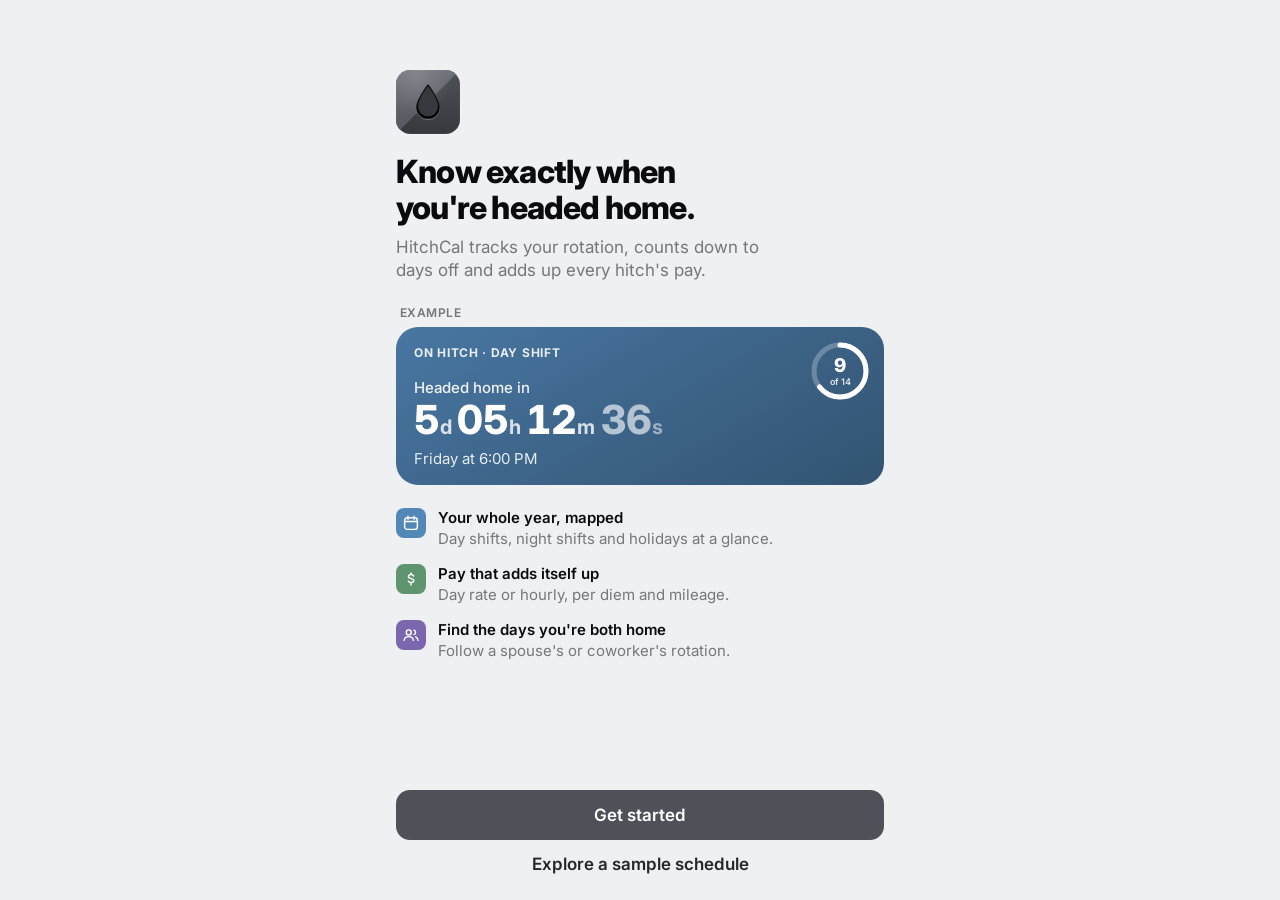
==== commit 0627ebfe: "Stronger calendar tint for day and night shifts; bluer day, more violet night Calendar cells and yea" ====
--- a/index.html
+++ b/index.html
@@ -32,14 +32,14 @@
   --label:#0B0B0F; --label-2:rgba(60,60,67,.68); --label-3:rgba(60,60,67,.36);
   --bar:rgba(244,245,247,.84);
   --tint:#4E5157; --tint-text:#24262A; --on-tint:#FFFFFF; --tint-soft:rgba(78,81,87,.13);
-  --day:#5F84A8; --day-text:#3F576F; --day-bg:rgba(95,132,168,0.15);
-  --night:#6E6C9C; --night-text:#494767; --night-bg:rgba(110,108,156,0.15);
-  --home:#5E9470; --home-text:#3E624A; --home-bg:rgba(94,148,112,0.15);
+  --day:#5287B8; --day-text:#365979; --day-bg:rgba(82,135,184,0.15); --day-cell:rgba(82,135,184,0.34);
+  --night:#7B67AD; --night-text:#514472; --night-bg:rgba(123,103,173,0.15); --night-cell:rgba(123,103,173,0.34);
+  --home:#5E9470; --home-text:#3E624A; --home-bg:rgba(94,148,112,0.15); --home-cell:rgba(94,148,112,0.34);
   --danger:#FF3B30; --danger-text:#D12A20; --danger-bg:rgba(255,59,48,.12);
   --warn-text:#A85600; --warn-bg:rgba(255,149,0,.17);
   --hero-ink:#FFFFFF; --knob:#FFFFFF;
-  --hero-day-a:#547494; --hero-day-b:#3B5268;
-  --hero-night-a:#615F89; --hero-night-b:#444361;
+  --hero-day-a:#4877A2; --hero-day-b:#335472;
+  --hero-night-a:#6C5B98; --hero-night-b:#4C406B;
   --hero-home-a:#538263; --hero-home-b:#3A5C45;
   --toast-bg:rgba(28,28,30,.94); --toast-ink:#FFFFFF;
   --scrim:rgba(0,0,0,.36);
@@ -49,8 +49,8 @@
   --sat:0px; --sab:0px; --tabh:calc(52px + var(--sab)); --side:0px;
   --ease:cubic-bezier(.32,.72,0,1);
 }
-@media (prefers-color-scheme: dark){:root:not([data-theme="light"]){color-scheme:dark;--bg:#000000;--surface:#1E1F23;--surface-up:#2C2D31;--sheet:#1E1F23;--cell:#1E1F23;--fill:rgba(120,120,128,.24);--fill-2:rgba(120,120,128,.38);--seg-on:#636366;--sep:rgba(84,84,88,.62);--label:#FFFFFF;--label-2:rgba(235,235,245,.64);--label-3:rgba(235,235,245,.3);--bar:rgba(20,20,22,.8);--tint:#B9BEC6;--tint-text:#D9DCE1;--on-tint:#16171A;--tint-soft:rgba(185,190,198,.18);--day:#5F84A8;--day-text:#ACBFD2;--day-bg:rgba(95,132,168,0.3);--night:#6E6C9C;--night-text:#B4B3CC;--night-bg:rgba(110,108,156,0.3);--home:#5E9470;--home-text:#ABC7B5;--home-bg:rgba(94,148,112,0.3);--danger:#FF453A;--danger-text:#FF6961;--danger-bg:rgba(255,69,58,.18);--warn-text:#FFB340;--warn-bg:rgba(255,159,10,.2);--toast-bg:rgba(235,235,240,.96);--toast-ink:#000000;--scrim:rgba(0,0,0,.55)}}
-:root[data-theme="dark"]{color-scheme:dark;--bg:#000000;--surface:#1E1F23;--surface-up:#2C2D31;--sheet:#1E1F23;--cell:#1E1F23;--fill:rgba(120,120,128,.24);--fill-2:rgba(120,120,128,.38);--seg-on:#636366;--sep:rgba(84,84,88,.62);--label:#FFFFFF;--label-2:rgba(235,235,245,.64);--label-3:rgba(235,235,245,.3);--bar:rgba(20,20,22,.8);--tint:#B9BEC6;--tint-text:#D9DCE1;--on-tint:#16171A;--tint-soft:rgba(185,190,198,.18);--day:#5F84A8;--day-text:#ACBFD2;--day-bg:rgba(95,132,168,0.3);--night:#6E6C9C;--night-text:#B4B3CC;--night-bg:rgba(110,108,156,0.3);--home:#5E9470;--home-text:#ABC7B5;--home-bg:rgba(94,148,112,0.3);--danger:#FF453A;--danger-text:#FF6961;--danger-bg:rgba(255,69,58,.18);--warn-text:#FFB340;--warn-bg:rgba(255,159,10,.2);--toast-bg:rgba(235,235,240,.96);--toast-ink:#000000;--scrim:rgba(0,0,0,.55)}
+@media (prefers-color-scheme: dark){:root:not([data-theme="light"]){color-scheme:dark;--bg:#000000;--surface:#1E1F23;--surface-up:#2C2D31;--sheet:#1E1F23;--cell:#1E1F23;--fill:rgba(120,120,128,.24);--fill-2:rgba(120,120,128,.38);--seg-on:#636366;--sep:rgba(84,84,88,.62);--label:#FFFFFF;--label-2:rgba(235,235,245,.64);--label-3:rgba(235,235,245,.3);--bar:rgba(20,20,22,.8);--tint:#B9BEC6;--tint-text:#D9DCE1;--on-tint:#16171A;--tint-soft:rgba(185,190,198,.18);--day:#5287B8;--day-text:#A5C1DA;--day-bg:rgba(82,135,184,0.3);--day-cell:rgba(82,135,184,0.55);--night:#7B67AD;--night-text:#BAB0D4;--night-bg:rgba(123,103,173,0.3);--night-cell:rgba(123,103,173,0.55);--home:#5E9470;--home-text:#ABC7B5;--home-bg:rgba(94,148,112,0.3);--home-cell:rgba(94,148,112,0.55);--danger:#FF453A;--danger-text:#FF6961;--danger-bg:rgba(255,69,58,.18);--warn-text:#FFB340;--warn-bg:rgba(255,159,10,.2);--toast-bg:rgba(235,235,240,.96);--toast-ink:#000000;--scrim:rgba(0,0,0,.55)}}
+:root[data-theme="dark"]{color-scheme:dark;--bg:#000000;--surface:#1E1F23;--surface-up:#2C2D31;--sheet:#1E1F23;--cell:#1E1F23;--fill:rgba(120,120,128,.24);--fill-2:rgba(120,120,128,.38);--seg-on:#636366;--sep:rgba(84,84,88,.62);--label:#FFFFFF;--label-2:rgba(235,235,245,.64);--label-3:rgba(235,235,245,.3);--bar:rgba(20,20,22,.8);--tint:#B9BEC6;--tint-text:#D9DCE1;--on-tint:#16171A;--tint-soft:rgba(185,190,198,.18);--day:#5287B8;--day-text:#A5C1DA;--day-bg:rgba(82,135,184,0.3);--day-cell:rgba(82,135,184,0.55);--night:#7B67AD;--night-text:#BAB0D4;--night-bg:rgba(123,103,173,0.3);--night-cell:rgba(123,103,173,0.55);--home:#5E9470;--home-text:#ABC7B5;--home-bg:rgba(94,148,112,0.3);--home-cell:rgba(94,148,112,0.55);--danger:#FF453A;--danger-text:#FF6961;--danger-bg:rgba(255,69,58,.18);--warn-text:#FFB340;--warn-bg:rgba(255,159,10,.2);--toast-bg:rgba(235,235,240,.96);--toast-ink:#000000;--scrim:rgba(0,0,0,.55)}
 
 *{box-sizing:border-box;-webkit-tap-highlight-color:transparent}
 html,body{height:100%}
@@ -229,8 +229,8 @@
 @keyframes goR{from{transform:translateX(-28px);opacity:.25}}
 .cell{position:relative;border-radius:10px;padding:4px;display:flex;flex-direction:column;align-items:flex-start;gap:1px;min-width:0;--c:transparent;--a:0%;--b:100%}
 .cell .bgl{position:absolute;inset:0;border-radius:inherit;overflow:hidden;background:linear-gradient(90deg,transparent 0 var(--a),var(--c) var(--a) var(--b),transparent var(--b) 100%),var(--cell)}
-.cell.d{--c:var(--day-bg)}
-.cell.n{--c:var(--night-bg)}
+.cell.d{--c:var(--day-cell)}
+.cell.n{--c:var(--night-cell)}
 .cell.out{opacity:.38}
 .cell:active .bgl{filter:brightness(.93)}
 .cell:focus-visible{outline-offset:-2px}
@@ -256,8 +256,8 @@
 .mini-name.cur{color:var(--tint-text)}
 .mini-grid{display:grid;grid-template-columns:repeat(7,minmax(0,1fr));gap:1.5px}
 .mini-grid i{font-style:normal;font-size:8.5px;aspect-ratio:1;display:grid;place-items:center;border-radius:3px;color:var(--label-2);font-variant-numeric:tabular-nums}
-.mini-grid i.d{background:var(--day-bg);color:var(--day-text);font-weight:600}
-.mini-grid i.n{background:var(--night-bg);color:var(--night-text);font-weight:600}
+.mini-grid i.d{background:var(--day-cell);color:var(--day-text);font-weight:600}
+.mini-grid i.n{background:var(--night-cell);color:var(--night-text);font-weight:600}
 .mini-grid i.t{background:var(--tint);color:var(--on-tint);font-weight:700}
 .ag-month{font-size:20px;font-weight:700;margin:20px 0 8px;letter-spacing:-.01em}
 .ag-month:first-child{margin-top:2px}
@@ -1163,9 +1163,9 @@
 
 /* ───────── colors and themes ───────── */
 const HEX = /^#[0-9a-f]{6}$/i;
-const DEFC = { day: '#5F84A8', night: '#6E6C9C', home: '#5E9470', accent: '#6C7077', hol: '#C2A06A' };
+const DEFC = { day: '#5287B8', night: '#7B67AD', home: '#5E9470', accent: '#6C7077', hol: '#C2A06A' };
 const COLOR_ROWS = [['day', 'Day shift'], ['night', 'Night shift'], ['home', 'Days off'], ['accent', 'Buttons and highlights'], ['hol', 'Holiday labels']];
-const SWATCH = ['#6C7077', '#B9BEC6', '#5F84A8', '#6E6C9C', '#5E9470', '#7E7C68', '#C2A06A', '#8E6A5A', '#007AFF', '#34C759', '#FF9F0A', '#FF3B30'];
+const SWATCH = ['#6C7077', '#B9BEC6', '#5287B8', '#7B67AD', '#5E9470', '#7E7C68', '#C2A06A', '#8E6A5A', '#007AFF', '#34C759', '#FF9F0A', '#FF3B30'];
 const THEMES = [
   ['Graphite', {}],
   ['Bright', { day: '#007AFF', night: '#5856D6', home: '#34C759', accent: '#5B8DB8', hol: '#64D2FF' }],
@@ -1183,7 +1183,7 @@
   let o = '';
   ['day', 'night', 'home'].forEach(n => {
     const x = c[n]; if (!x) return;
-    o += `--${n}:${x};--${n}-bg:${mix(x, dark ? 30 : 15, 'transparent')};--${n}-text:${dark ? mix(x, 52, '#fff') : mix(x, 66, '#000')};--hero-${n}-a:${mix(x, 88, '#000')};--hero-${n}-b:${mix(x, 62, '#000')};`;
+    o += `--${n}:${x};--${n}-bg:${mix(x, dark ? 30 : 15, 'transparent')};--${n}-cell:${mix(x, dark ? 55 : 34, 'transparent')};--${n}-text:${dark ? mix(x, 52, '#fff') : mix(x, 66, '#000')};--hero-${n}-a:${mix(x, 88, '#000')};--hero-${n}-b:${mix(x, 62, '#000')};`;
   });
   const hc = c.hol || DEFC.hol; o += `--hol:${hc};--hol-ink:${inkFor(hc)};`;
   if (c.accent) o += `--tint:${c.accent};--on-tint:${inkFor(c.accent)};--tint-soft:${mix(c.accent, dark ? 22 : 17, 'transparent')};--tint-text:${dark ? mix(c.accent, 62, '#fff') : mix(c.accent, 60, '#000')};`;
@@ -1230,7 +1230,7 @@
 }
 const isDarkNow = () => { const t = document.documentElement.dataset.theme; return t === 'dark' || (t !== 'light' && matchMedia('(prefers-color-scheme: dark)').matches); };
 function previewHTML(k) {
-  const cell = (n, on, extra = '') => `<span class="pv-cell" style="${on ? `background:var(--${k === 'hol' ? 'fill' : k}-bg)` : 'background:var(--fill)'}"><b style="color:${on ? `var(--${k}-text)` : 'var(--label-3)'}">${n}</b>${extra}</span>`;
+  const cell = (n, on, extra = '') => `<span class="pv-cell" style="${on ? `background:var(--${k === 'hol' ? 'fill' : k}-cell)` : 'background:var(--fill)'}"><b style="color:${on ? `var(--${k}-text)` : 'var(--label-3)'}">${n}</b>${extra}</span>`;
   const days = [1, 2, 3, 4, 5, 6, 7];
   if (k === 'day' || k === 'night') {
     return `<div class="pv-row">${days.map(n => cell(n, n <= 5, n <= 5 ? `<i class="pv-bar" style="background:var(--${k})"></i>` : '')).join('')}</div>
